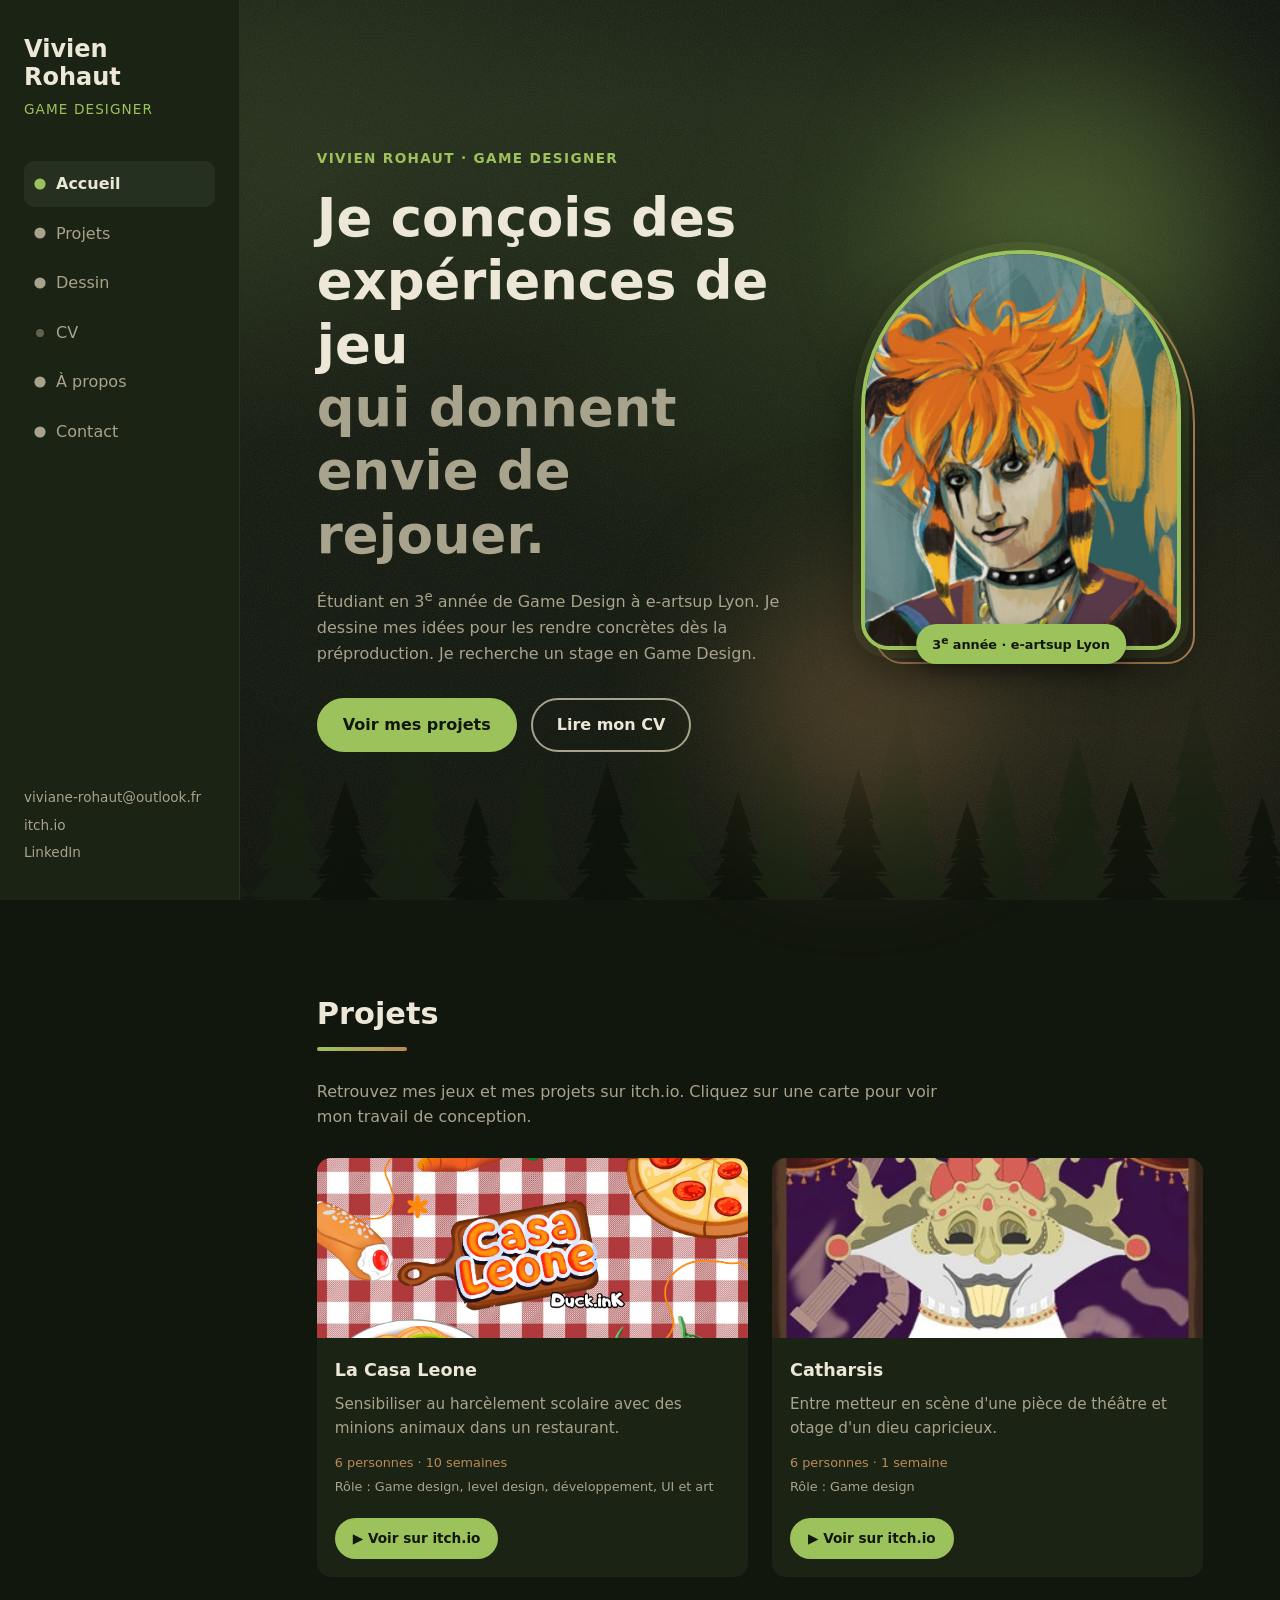
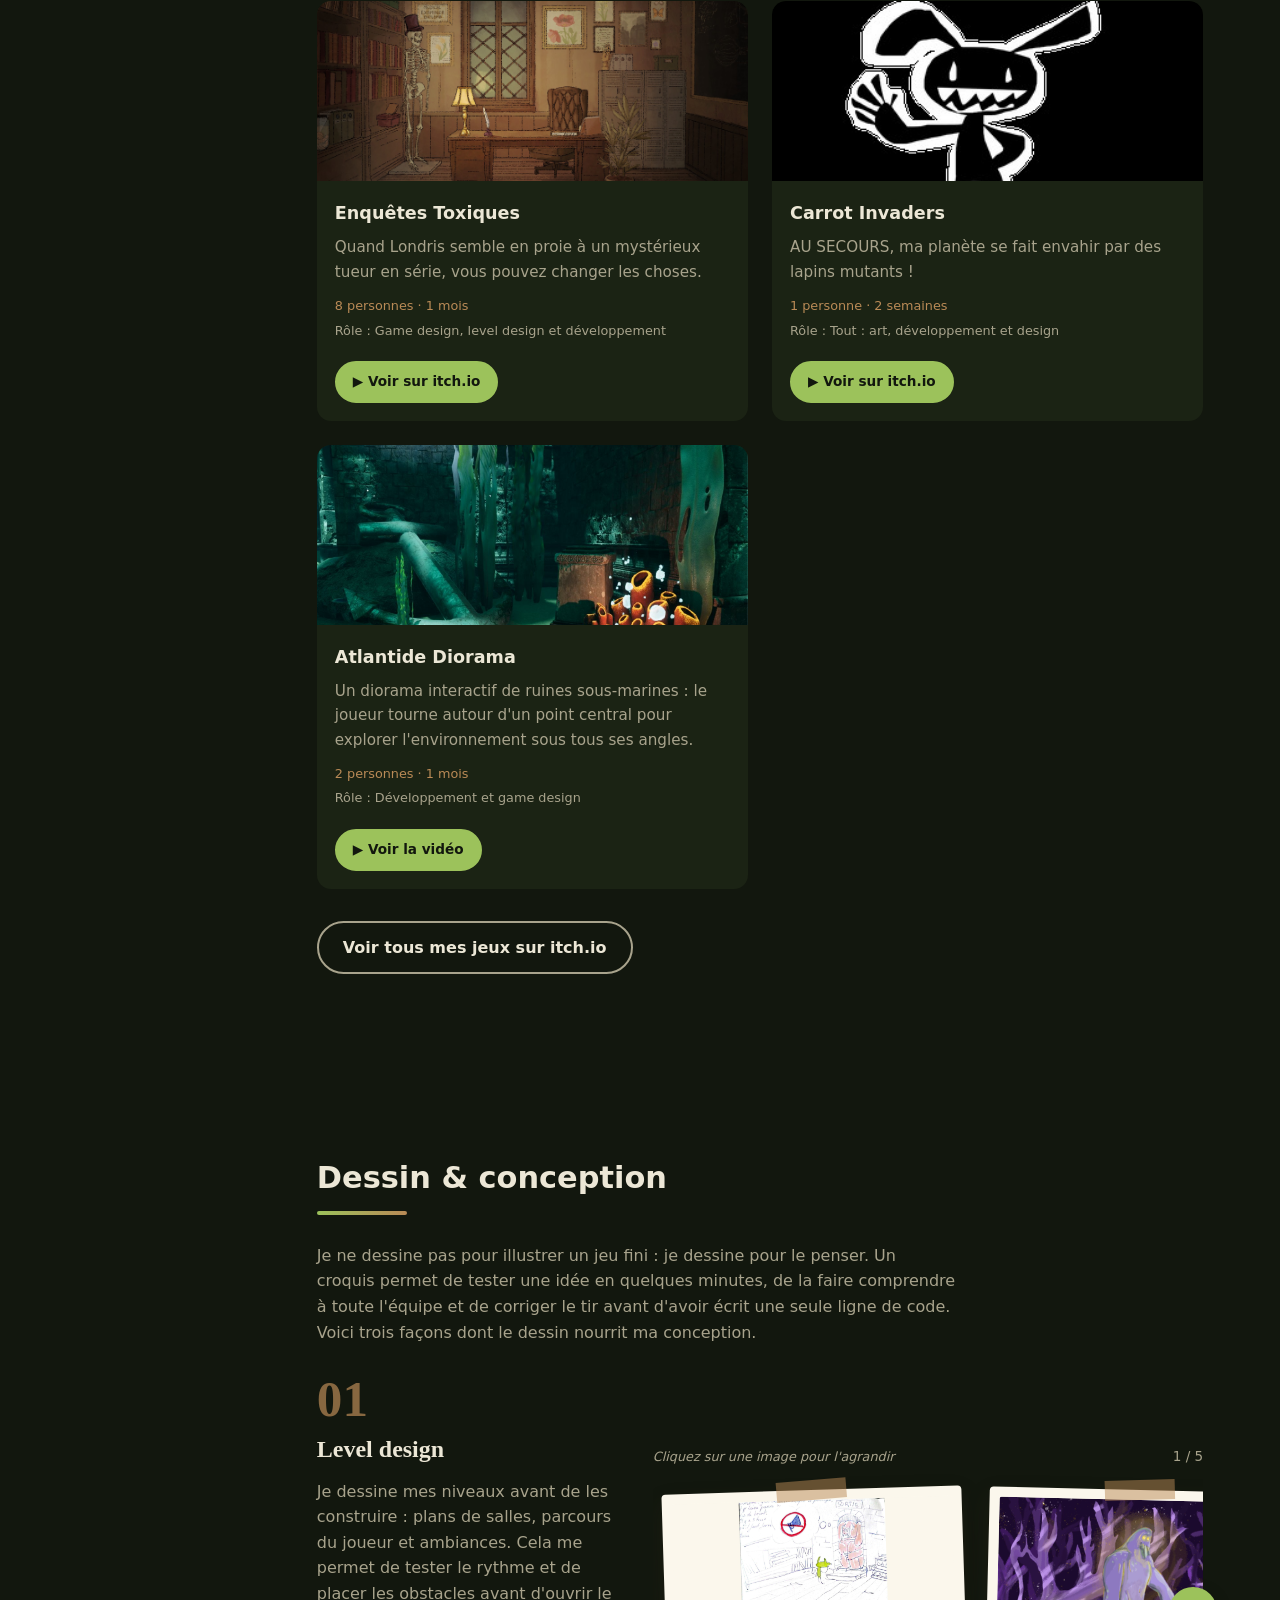
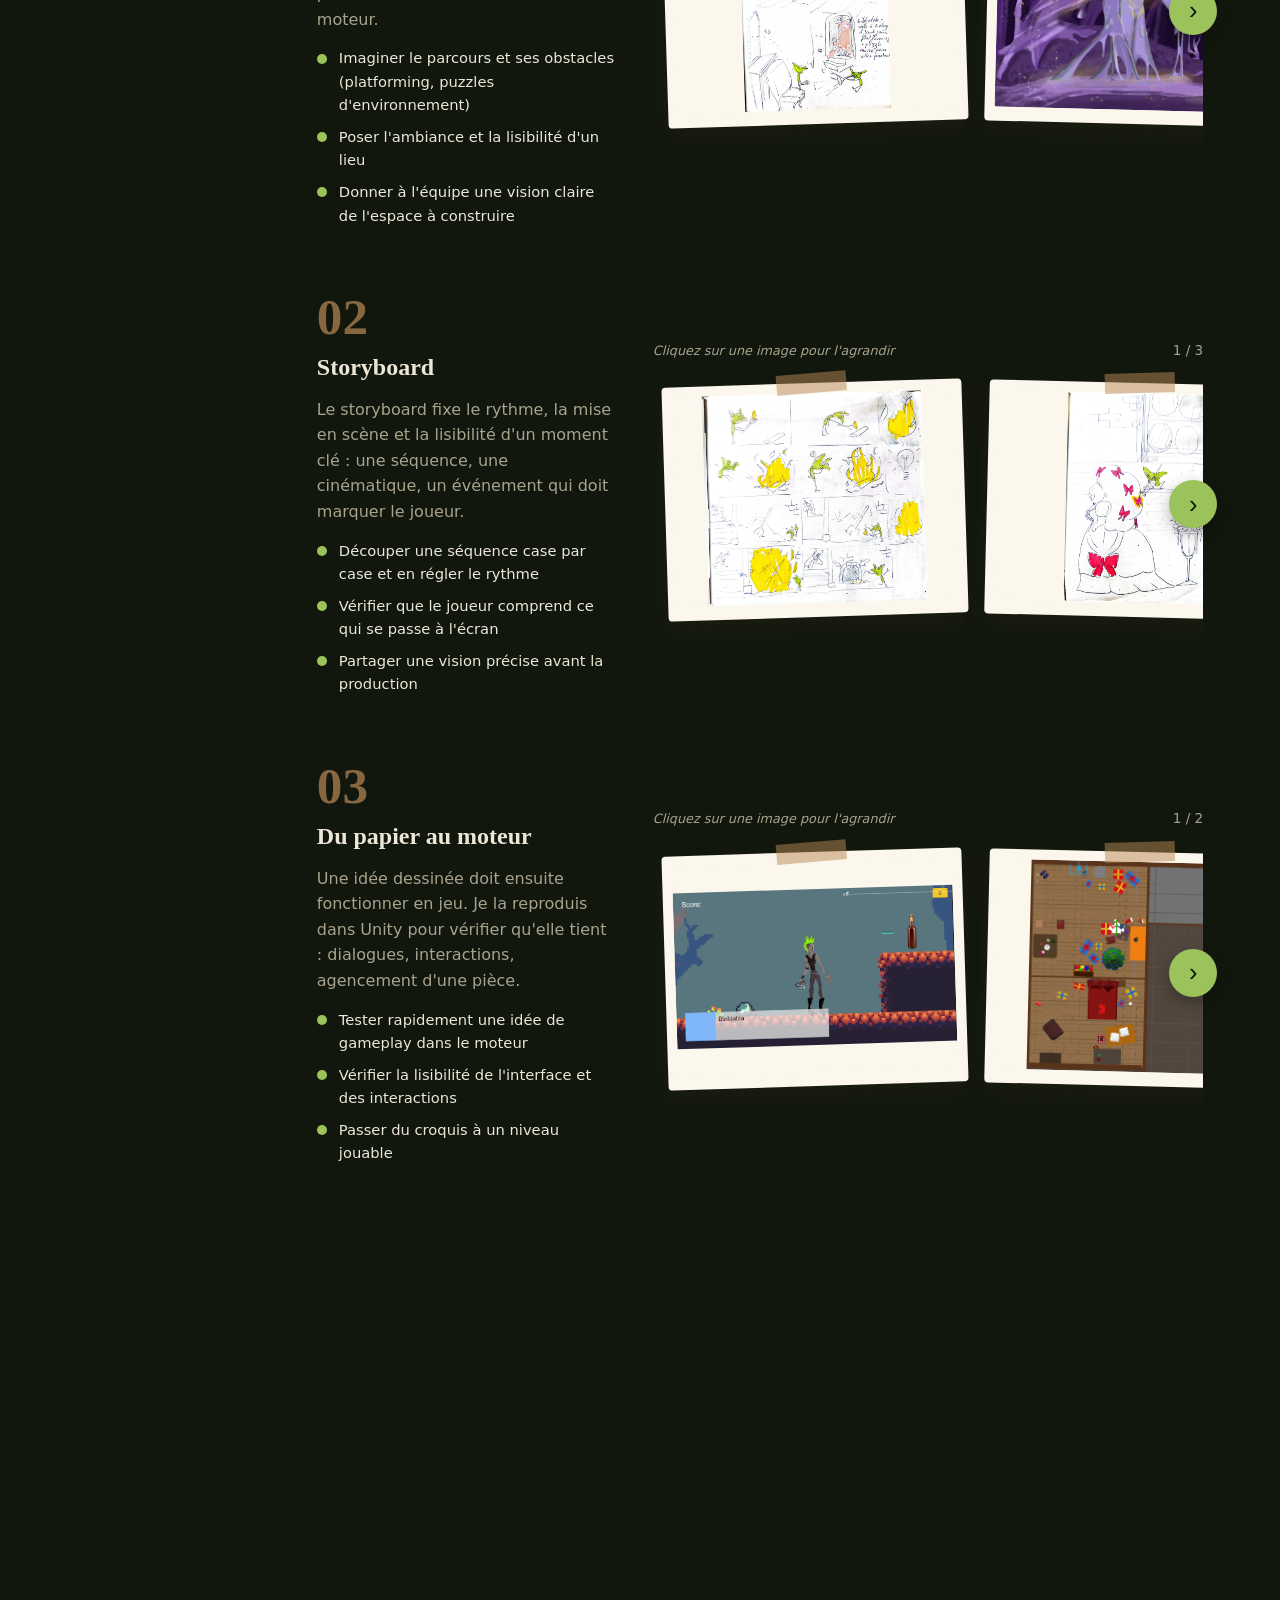
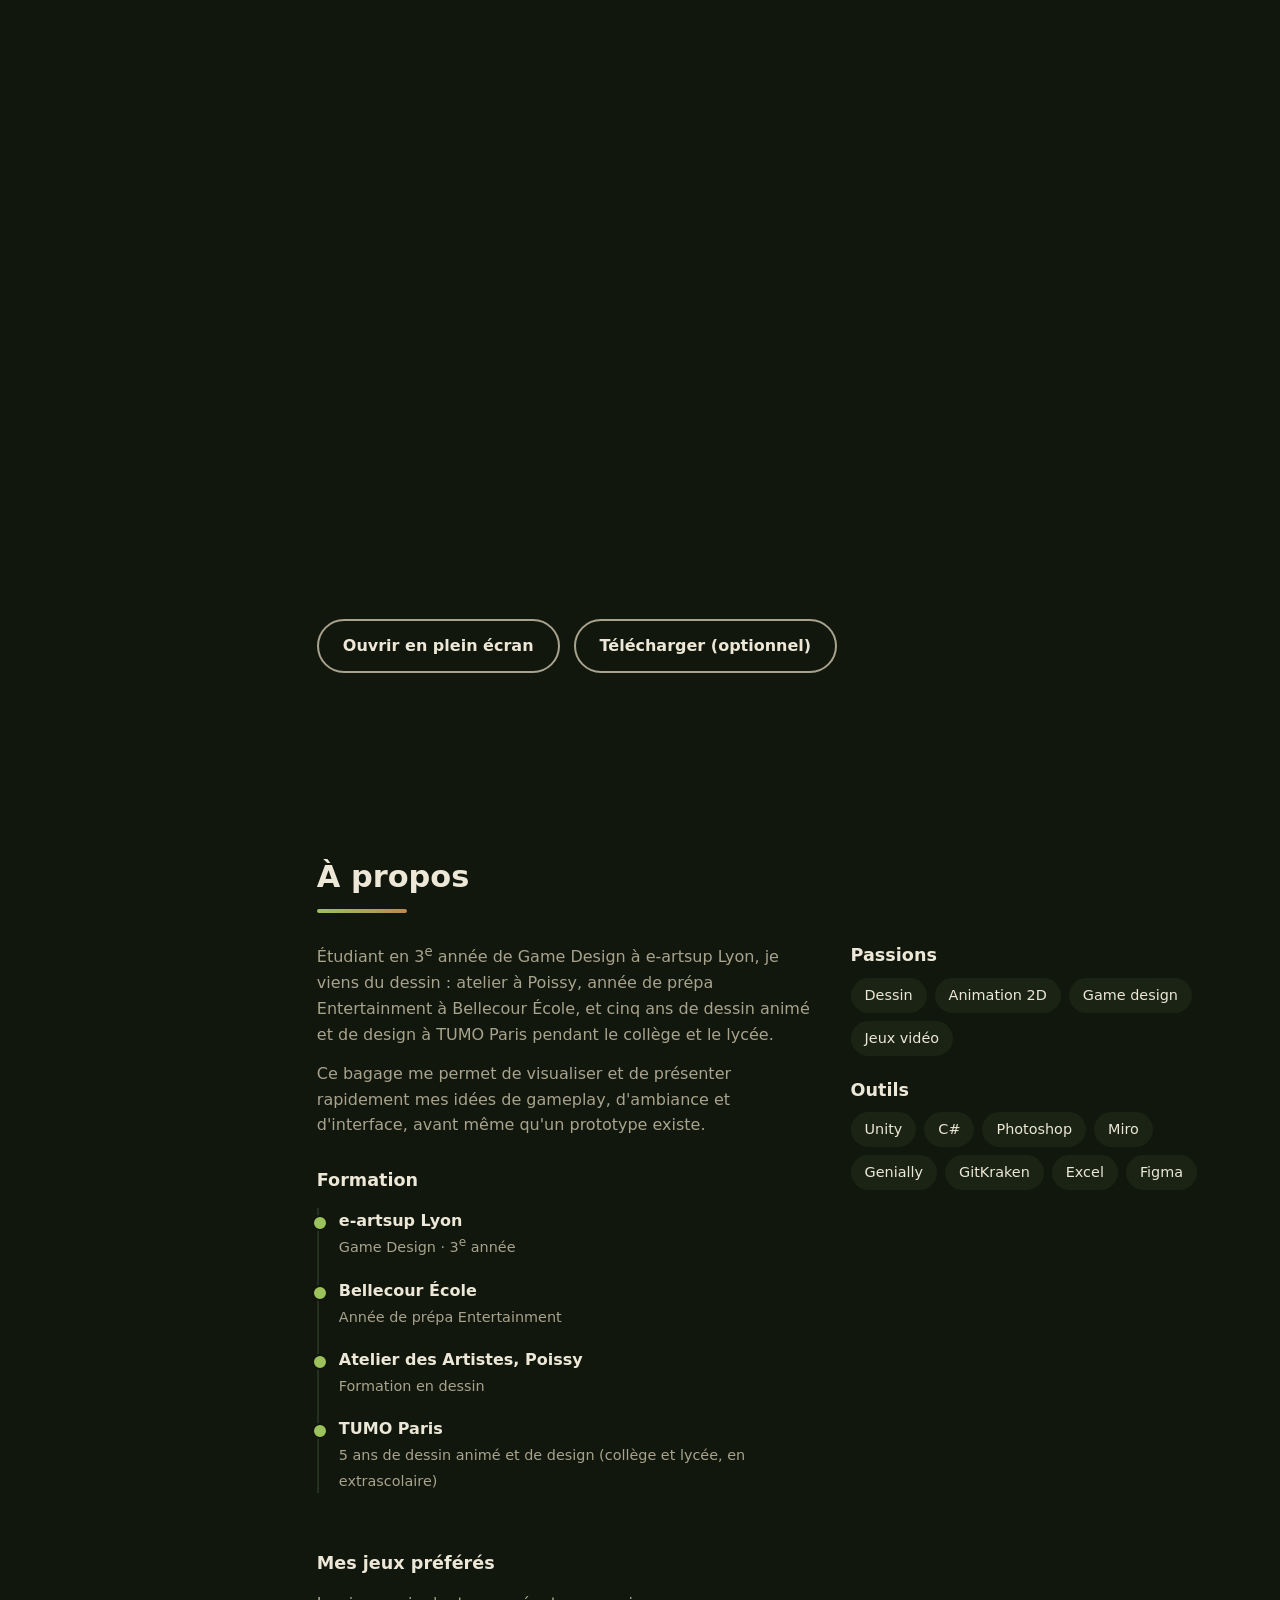
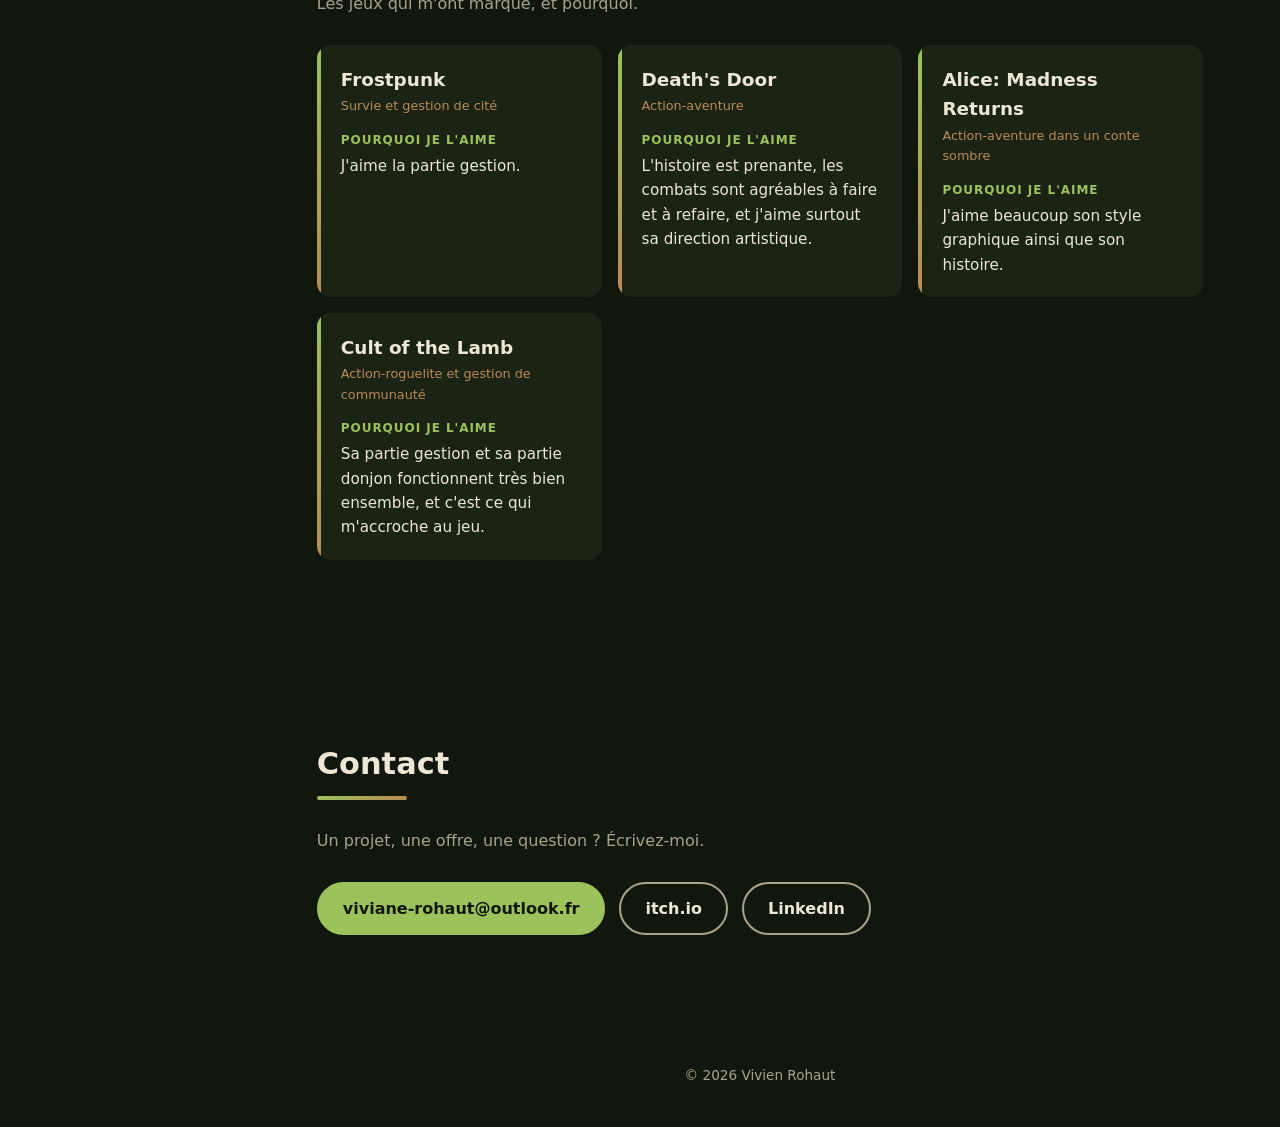
==== index.html @ 16f46c1d "Premier commit" ====
<!DOCTYPE html>
<html lang="fr">
<head>
  <meta charset="UTF-8">
  <meta name="viewport" content="width=device-width, initial-scale=1">
  <title>Vivien Rohaut – Game Designer</title>
  <meta name="description" content="Portfolio de Vivien Rohaut, étudiant en game design à e-artsup Lyon.">
  <link rel="stylesheet" href="style.css">
  <script src="script.js" defer></script>
</head>
<body>

  <div class="progress" aria-hidden="true"></div>

  <button class="menu-toggle" aria-label="Ouvrir le menu" aria-expanded="false">☰</button>

  <!-- MENU LATÉRAL -->
  <aside class="sidebar" id="sidebar">
    <a class="brand" href="#accueil">Vivien<br>Rohaut</a>
    <p class="role">Game Designer</p>

    <nav class="side-nav">
      <a href="#accueil" class="active"><span class="dot"></span>Accueil</a>
      <a href="#projets"><span class="dot"></span>Projets</a>
      <a href="#art"><span class="dot"></span>Dessin</a>
      <a href="#cv"><span class="dot"></span>CV</a>
      <a href="#apropos"><span class="dot"></span>À propos</a>
      <a href="#contact"><span class="dot"></span>Contact</a>
    </nav>

    <div class="side-footer">
      <a href="mailto:viviane-rohaut@outlook.fr">viviane-rohaut@outlook.fr</a>
      <a href="https://viviwise.itch.io/" target="_blank" rel="noopener">itch.io</a>
      <a href="https://www.linkedin.com/in/vivien-rohaut-04922b308" target="_blank" rel="noopener">LinkedIn</a>
    </div>
  </aside>

  <main class="content">

    <!-- ACCUEIL -->
    <section id="accueil" class="hero">
      <div class="blob blob-1"></div>
      <div class="blob blob-2"></div>
      <div class="hero-inner">
        <div class="hero-text">
          <p class="eyebrow" data-reveal>Vivien Rohaut · Game Designer</p>
          <h1 data-reveal>
            Je conçois des expériences de jeu
            <br><span class="soft">qui donnent envie de rejouer.</span>
          </h1>
          <p class="lead" data-reveal>Étudiant en 3<sup>e</sup> année de Game Design à e-artsup Lyon. Je dessine mes idées pour les rendre concrètes dès la préproduction. Je recherche un stage en Game Design.</p>
          <div class="buttons" data-reveal>
            <a class="btn" href="#projets">Voir mes projets</a>
            <a class="btn btn-outline" href="#cv">Lire mon CV</a>
          </div>
        </div>

        <div class="portrait">
          <div class="portrait-frame">
            <svg class="portrait-silhouette" viewBox="0 0 200 250" aria-hidden="true" focusable="false">
              <path class="sil-body" d="M10 250 C10 178 55 148 100 148 C145 148 190 178 190 250 Z"/>
              <circle class="sil-head" cx="100" cy="90" r="48"/>
            </svg>
            <span class="portrait-hint">Ma photo ici</span>
            <img src="images/vivien.jpg" alt="Portrait de Vivien Rohaut">
          </div>
          <span class="portrait-badge">3<sup>e</sup> année · e-artsup Lyon</span>
        </div>
      </div>
    </section>

    <!-- PROJETS -->
    <section id="projets">
      <h2 data-reveal>Projets</h2>
      <p class="section-intro" data-reveal>Retrouvez mes jeux et mes projets sur itch.io. Cliquez sur une carte pour voir mon travail de conception.</p>

      <div class="grid">

        <article class="card" data-reveal>
          <a class="card-link" href="la-casa-leone.html">
            <div class="thumb"><img src="images/la-casa-leone.jpg" alt="Capture de La Casa Leone"></div>
            <div class="card-body">
              <h3>La Casa Leone</h3>
              <p>Sensibiliser au harcèlement scolaire avec des minions animaux dans un restaurant.</p>
              <span class="tags">6 personnes · 10 semaines</span>
              <span class="card-role">Rôle : Game design, level design, développement, UI et art</span>
            </div>
          </a>
          <div class="card-actions">
            <a class="mini-btn" href="https://viviwise.itch.io/la-casa-leone" target="_blank" rel="noopener">▶ Voir sur itch.io</a>
          </div>
        </article>

        <article class="card" data-reveal>
          <a class="card-link" href="catharsis.html">
            <div class="thumb"><img src="images/catharsis.jpg" alt="Capture de Catharsis"></div>
            <div class="card-body">
              <h3>Catharsis</h3>
              <p>Entre metteur en scène d'une pièce de théâtre et otage d'un dieu capricieux.</p>
              <span class="tags">6 personnes · 1 semaine</span>
              <span class="card-role">Rôle : Game design</span>
            </div>
          </a>
          <div class="card-actions">
            <a class="mini-btn" href="https://inkscience.itch.io/catharsis" target="_blank" rel="noopener">▶ Voir sur itch.io</a>
          </div>
        </article>

        <article class="card" data-reveal>
          <a class="card-link" href="enquetes-toxiques.html">
            <div class="thumb"><img src="images/enquetes-toxiques.jpg" alt="Capture de Enquêtes Toxiques"></div>
            <div class="card-body">
              <h3>Enquêtes Toxiques</h3>
              <p>Quand Londris semble en proie à un mystérieux tueur en série, vous pouvez changer les choses.</p>
              <span class="tags">8 personnes · 1 mois</span>
              <span class="card-role">Rôle : Game design, level design et développement</span>
            </div>
          </a>
          <div class="card-actions">
            <a class="mini-btn" href="https://kaci2000.itch.io/les-enquetes-toxiques" target="_blank" rel="noopener">▶ Voir sur itch.io</a>
          </div>
        </article>

        <article class="card" data-reveal>
          <a class="card-link" href="carrot-invaders.html">
            <div class="thumb"><img src="images/carrot-invaders.jpg" alt="Capture de Carrot Invaders"></div>
            <div class="card-body">
              <h3>Carrot Invaders</h3>
              <p>AU SECOURS, ma planète se fait envahir par des lapins mutants !</p>
              <span class="tags">1 personne · 2 semaines</span>
              <span class="card-role">Rôle : Tout : art, développement et design</span>
            </div>
          </a>
          <div class="card-actions">
            <a class="mini-btn" href="https://viviwise.itch.io/carrotinvaders" target="_blank" rel="noopener">▶ Voir sur itch.io</a>
          </div>
        </article>

        <article class="card" data-reveal>
          <a class="card-link" href="atlantide-diorama.html">
            <div class="thumb"><img src="images/atlantide-diorama.jpg" alt="Capture de Atlantide Diorama"></div>
            <div class="card-body">
              <h3>Atlantide Diorama</h3>
              <p>Un diorama interactif de ruines sous-marines : le joueur tourne autour d'un point central pour explorer l'environnement sous tous ses angles.</p>
              <span class="tags">2 personnes · 1 mois</span>
              <span class="card-role">Rôle : Développement et game design</span>
            </div>
          </a>
          <div class="card-actions">
            <a class="mini-btn" href="atlantide-diorama.html#video">▶ Voir la vidéo</a>
          </div>
        </article>

      </div>

      <div class="buttons itch-all" data-reveal>
        <a class="btn btn-outline" href="https://viviwise.itch.io/" target="_blank" rel="noopener">Voir tous mes jeux sur itch.io</a>
      </div>
    </section>

    <!-- DESSIN & CONCEPTION -->
    <section id="art">
      <h2 data-reveal>Dessin &amp; conception</h2>
      <p class="section-intro" data-reveal>Je ne dessine pas pour illustrer un jeu fini : je dessine pour le penser. Un croquis permet de tester une idée en quelques minutes, de la faire comprendre à toute l'équipe et de corriger le tir avant d'avoir écrit une seule ligne de code. Voici trois façons dont le dessin nourrit ma conception.</p>

      <!-- Pour ajouter une image : copie un bloc <figure class="art"> dans la série voulue et change le nom du fichier (images/art/…). -->

      <article class="chapter">
        <div class="chapter-text" data-reveal>
          <span class="chapter-num">01</span>
          <h3>Level design</h3>
          <p class="chapter-why">Je dessine mes niveaux avant de les construire : plans de salles, parcours du joueur et ambiances. Cela me permet de tester le rythme et de placer les obstacles avant d'ouvrir le moteur.</p>
          <ul class="chapter-points">
            <li>Imaginer le parcours et ses obstacles (platforming, puzzles d'environnement)</li>
            <li>Poser l'ambiance et la lisibilité d'un lieu</li>
            <li>Donner à l'équipe une vision claire de l'espace à construire</li>
          </ul>
        </div>
        <div class="art-group" data-reveal>
          <div class="art-head">
            <span class="art-hint">Cliquez sur une image pour l'agrandir</span>
            <span class="art-count"></span>
          </div>
          <div class="carousel">
            <button type="button" class="car-btn car-prev" aria-label="Images précédentes">‹</button>
            <div class="car-track" tabindex="0" role="region" aria-label="Série : Level design">
            <figure class="art">
              <button type="button" class="art-btn" data-caption="Plan d'une bibliothèque à deux étages : platforming et puzzle d'environnement, avec un monstre qui garde la sortie">
                <img src="images/art/niveau-1.jpg" alt="Croquis d'un niveau de bibliothèque avec un monstre devant la sortie">
              </button>
            </figure>
            <figure class="art">
              <button type="button" class="art-btn" data-caption="Ambiance d'une forêt violette et de sa créature lumineuse">
                <img src="images/art/niveau-2.jpg" alt="Illustration d'une forêt violette avec une créature aux yeux jaunes">
              </button>
            </figure>
            <figure class="art">
              <button type="button" class="art-btn" data-caption="Ambiance sous-marine : algues et lumière qui descend de la surface">
                <img src="images/art/niveau-3.jpg" alt="Illustration d'un décor sous-marin aux algues vertes">
              </button>
            </figure>
            <figure class="art">
              <button type="button" class="art-btn" data-caption="Intérieur d'une cabane de sorcière : croquis de la pièce et de ses interactions">
                <img src="images/art/niveau-4.jpg" alt="Croquis d'une cabane avec un chaudron, des étagères et de petits personnages verts">
              </button>
            </figure>
            <figure class="art">
              <button type="button" class="art-btn" data-caption="Ambiance : un dragon vert face à la mer et aux nuages">
                <img src="images/art/niveau-5.jpg" alt="Illustration d'un dragon vert devant des vagues et un ciel nuageux">
              </button>
            </figure>
            </div>
            <button type="button" class="car-btn car-next" aria-label="Images suivantes">›</button>
          </div>
        </div>
      </article>

      <article class="chapter">
        <div class="chapter-text" data-reveal>
          <span class="chapter-num">02</span>
          <h3>Storyboard</h3>
          <p class="chapter-why">Le storyboard fixe le rythme, la mise en scène et la lisibilité d'un moment clé : une séquence, une cinématique, un événement qui doit marquer le joueur.</p>
          <ul class="chapter-points">
            <li>Découper une séquence case par case et en régler le rythme</li>
            <li>Vérifier que le joueur comprend ce qui se passe à l'écran</li>
            <li>Partager une vision précise avant la production</li>
          </ul>
        </div>
        <div class="art-group" data-reveal>
          <div class="art-head">
            <span class="art-hint">Cliquez sur une image pour l'agrandir</span>
            <span class="art-count"></span>
          </div>
          <div class="carousel">
            <button type="button" class="car-btn car-prev" aria-label="Images précédentes">‹</button>
            <div class="car-track" tabindex="0" role="region" aria-label="Série : Storyboard">
            <figure class="art">
              <button type="button" class="art-btn" data-caption="Storyboard d'une séquence autour du feu, case par case">
                <img src="images/art/storyboard-1.jpg" alt="Storyboard en douze cases : un petit personnage vert et un feu">
              </button>
            </figure>
            <figure class="art">
              <button type="button" class="art-btn" data-caption="Composition d'une scène : une dame aux rubans et un petit personnage au violon">
                <img src="images/art/storyboard-2.jpg" alt="Croquis d'une scène avec une dame à rubans rouges et un petit personnage jouant du violon">
              </button>
            </figure>
            <figure class="art">
              <button type="button" class="art-btn" data-caption="Illustration d'une scène d'action : un enfant fuit un canard, d'après une photo de référence">
                <img src="images/art/storyboard-3.jpg" alt="Illustration d'un enfant en ciré jaune courant devant un canard">
              </button>
            </figure>
            </div>
            <button type="button" class="car-btn car-next" aria-label="Images suivantes">›</button>
          </div>
        </div>
      </article>

      <article class="chapter">
        <div class="chapter-text" data-reveal>
          <span class="chapter-num">03</span>
          <h3>Du papier au moteur</h3>
          <p class="chapter-why">Une idée dessinée doit ensuite fonctionner en jeu. Je la reproduis dans Unity pour vérifier qu'elle tient : dialogues, interactions, agencement d'une pièce.</p>
          <ul class="chapter-points">
            <li>Tester rapidement une idée de gameplay dans le moteur</li>
            <li>Vérifier la lisibilité de l'interface et des interactions</li>
            <li>Passer du croquis à un niveau jouable</li>
          </ul>
        </div>
        <div class="art-group" data-reveal>
          <div class="art-head">
            <span class="art-hint">Cliquez sur une image pour l'agrandir</span>
            <span class="art-count"></span>
          </div>
          <div class="carousel">
            <button type="button" class="car-btn car-prev" aria-label="Images précédentes">‹</button>
            <div class="car-track" tabindex="0" role="region" aria-label="Série : Du papier au moteur">
            <figure class="art">
              <button type="button" class="art-btn" data-caption="Prototype dans Unity : personnage, dialogue, interface et interaction">
                <img src="images/art/moteur-1.jpg" alt="Capture d'écran d'un prototype de jeu 2D avec un personnage à crête verte et une boîte de dialogue">
              </button>
            </figure>
            <figure class="art">
              <button type="button" class="art-btn" data-caption="Agencement d'une pièce vue de dessus dans Unity">
                <img src="images/art/moteur-2.jpg" alt="Vue de dessus d'un niveau avec des meubles et des cadeaux">
              </button>
            </figure>
            </div>
            <button type="button" class="car-btn car-next" aria-label="Images suivantes">›</button>
          </div>
        </div>
      </article>
    </section>

    <!-- CV -->
    <section id="cv">
      <h2 data-reveal>CV</h2>
      <div class="cv-frame" data-reveal>
        <iframe src="cv.pdf#view=FitH" title="CV de Vivien Rohaut"></iframe>
        <p class="cv-fallback">Votre navigateur n'affiche pas le PDF ici ? <a href="cv.pdf" target="_blank" rel="noopener">Ouvrez-le dans un nouvel onglet</a>.</p>
      </div>
      <div class="buttons" data-reveal>
        <a class="btn btn-outline" href="cv.pdf" target="_blank" rel="noopener">Ouvrir en plein écran</a>
        <a class="btn btn-outline" href="cv.pdf" download>Télécharger (optionnel)</a>
      </div>
    </section>

    <!-- À PROPOS -->
    <section id="apropos">
      <h2 data-reveal>À propos</h2>
      <div class="about-grid">
        <div>
          <p data-reveal>Étudiant en 3<sup>e</sup> année de Game Design à e-artsup Lyon, je viens du dessin : atelier à Poissy, année de prépa Entertainment à Bellecour École, et cinq ans de dessin animé et de design à TUMO Paris pendant le collège et le lycée.</p>
          <p data-reveal>Ce bagage me permet de visualiser et de présenter rapidement mes idées de gameplay, d'ambiance et d'interface, avant même qu'un prototype existe.</p>

          <h3 class="subtitle" data-reveal>Formation</h3>
          <ul class="timeline" data-reveal>
            <li><strong>e-artsup Lyon</strong><span>Game Design · 3<sup>e</sup> année</span></li>
            <li><strong>Bellecour École</strong><span>Année de prépa Entertainment</span></li>
            <li><strong>Atelier des Artistes, Poissy</strong><span>Formation en dessin</span></li>
            <li><strong>TUMO Paris</strong><span>5 ans de dessin animé et de design (collège et lycée, en extrascolaire)</span></li>
          </ul>
        </div>

        <div data-reveal>
          <h3>Passions</h3>
          <ul class="chips">
            <li>Dessin</li><li>Animation 2D</li><li>Game design</li><li>Jeux vidéo</li>
          </ul>
          <h3>Outils</h3>
          <ul class="chips">
            <li>Unity</li><li>C#</li><li>Photoshop</li><li>Miro</li><li>Genially</li><li>GitKraken</li><li>Excel</li><li>Figma</li>
          </ul>
        </div>
      </div>

      <div class="favs">
        <h3 class="subtitle" data-reveal>Mes jeux préférés</h3>
        <p class="section-intro" data-reveal>Les jeux qui m'ont marqué, et pourquoi.</p>
        <div class="fav-grid">
          <article class="fav" data-reveal>
            <h4>Frostpunk</h4>
            <span class="fav-genre">Survie et gestion de cité</span>
            <p class="fav-label">Pourquoi je l'aime</p>
            <p class="fav-why">J'aime la partie gestion.</p>
          </article>
          <article class="fav" data-reveal>
            <h4>Death's Door</h4>
            <span class="fav-genre">Action-aventure</span>
            <p class="fav-label">Pourquoi je l'aime</p>
            <p class="fav-why">L'histoire est prenante, les combats sont agréables à faire et à refaire, et j'aime surtout sa direction artistique.</p>
          </article>
          <article class="fav" data-reveal>
            <h4>Alice: Madness Returns</h4>
            <span class="fav-genre">Action-aventure dans un conte sombre</span>
            <p class="fav-label">Pourquoi je l'aime</p>
            <p class="fav-why">J'aime beaucoup son style graphique ainsi que son histoire.</p>
          </article>
          <article class="fav" data-reveal>
            <h4>Cult of the Lamb</h4>
            <span class="fav-genre">Action-roguelite et gestion de communauté</span>
            <p class="fav-label">Pourquoi je l'aime</p>
            <p class="fav-why">Sa partie gestion et sa partie donjon fonctionnent très bien ensemble, et c'est ce qui m'accroche au jeu.</p>
          </article>
        </div>
      </div>
    </section>

    <!-- CONTACT -->
    <section id="contact">
      <h2 data-reveal>Contact</h2>
      <p class="section-intro" data-reveal>Un projet, une offre, une question ? Écrivez-moi.</p>
      <div class="buttons" data-reveal>
        <a class="btn" href="mailto:viviane-rohaut@outlook.fr">viviane-rohaut@outlook.fr</a>
        <a class="btn btn-outline" href="https://viviwise.itch.io/" target="_blank" rel="noopener">itch.io</a>
        <a class="btn btn-outline" href="https://www.linkedin.com/in/vivien-rohaut-04922b308" target="_blank" rel="noopener">LinkedIn</a>
      </div>
    </section>

    <footer>
      <p>© 2026 Vivien Rohaut</p>
    </footer>
  </main>

</body>
</html>
---- style.css ----
:root {
  /* Thème forêt : vert mousse et marron bois */
  --bg: #12170e;
  --surface: #1b2314;
  --surface-2: #263020;
  --text: #ece7d6;
  --muted: #a8a38c;
  --accent: #9cc25b;      /* vert mousse */
  --accent-2: #b98a56;    /* marron bois clair */
  --on-accent: #12170e;   /* texte sur fond vert */
  --placeholder: linear-gradient(135deg, #263020, #3a3322);
  --radius: 14px;
  --sidebar-w: 240px;
}

* { box-sizing: border-box; margin: 0; padding: 0; }
html { scroll-behavior: smooth; }

body {
  background: var(--bg);
  color: var(--text);
  font-family: "Segoe UI", system-ui, -apple-system, sans-serif;
  line-height: 1.6;
}

a { color: inherit; text-decoration: none; }
img { max-width: 100%; display: block; }

/* ---------- Barre de progression ---------- */
.progress {
  position: fixed; top: 0; left: 0; height: 3px; width: 0;
  background: linear-gradient(90deg, var(--accent), var(--accent-2));
  z-index: 100;
}

/* ---------- Menu latéral ---------- */
.sidebar {
  position: fixed; top: 0; left: 0; bottom: 0;
  width: var(--sidebar-w);
  background: var(--surface);
  padding: 36px 24px;
  display: flex; flex-direction: column;
  z-index: 50;
  border-right: 1px solid rgba(236,231,214,.07);
}
.brand { font-size: 1.5rem; font-weight: 800; line-height: 1.15; }
.role { color: var(--accent); font-size: .85rem; letter-spacing: .08em; text-transform: uppercase; margin: 8px 0 40px; }

.side-nav { display: flex; flex-direction: column; gap: 4px; }
.side-nav a {
  display: flex; align-items: center; gap: 12px;
  padding: 10px 12px; border-radius: 10px;
  color: var(--muted);
  transition: background .25s, color .25s, transform .25s;
}
.side-nav a:hover { background: var(--surface-2); color: var(--text); transform: translateX(4px); }
.side-nav a.active { background: var(--surface-2); color: var(--text); font-weight: 600; }
.dot {
  width: 8px; height: 8px; border-radius: 50%;
  background: var(--muted); opacity: .5;
  transition: background .25s, transform .25s, opacity .25s;
}
.side-nav a.active .dot { background: var(--accent); opacity: 1; transform: scale(1.4); }

.side-footer { margin-top: auto; display: flex; flex-direction: column; gap: 6px; font-size: .85rem; color: var(--muted); }
.side-footer a:hover { color: var(--accent); }

.menu-toggle {
  display: none;
  position: fixed; top: 14px; left: 14px; z-index: 60;
  width: 44px; height: 44px; border-radius: 12px;
  border: 0; background: var(--surface); color: var(--text);
  font-size: 1.3rem; cursor: pointer;
}

/* ---------- Contenu ---------- */
.content { margin-left: var(--sidebar-w); }
section { padding: 90px 6vw; max-width: 1100px; margin: 0 auto; scroll-margin-top: 10px; }
h2 { font-size: 1.9rem; margin-bottom: 28px; position: relative; display: inline-block; }
h2::after {
  content: ""; display: block; height: 4px; width: 40px; margin-top: 8px;
  background: linear-gradient(90deg, var(--accent), var(--accent-2));
  border-radius: 4px; transition: width .5s;
}
h2.visible::after { width: 90px; }
h3 { font-size: 1.1rem; margin-bottom: 8px; }
.section-intro { color: var(--muted); max-width: 640px; margin-bottom: 28px; }

/* ---------- Hero ---------- */
.hero { position: relative; min-height: 100vh; display: flex; flex-direction: column; justify-content: center; }
.hero > *:not(.blob) { position: relative; z-index: 1; }
.eyebrow { color: var(--accent); font-weight: 600; letter-spacing: .1em; text-transform: uppercase; font-size: .85rem; }
.hero h1 { font-size: clamp(2rem, 4.5vw, 3.3rem); line-height: 1.2; margin: 16px 0 20px; }
.hero h1 .soft { color: var(--muted); }
.lead { max-width: 620px; color: var(--muted); margin-bottom: 32px; }

.blob { position: absolute; border-radius: 50%; filter: blur(70px); opacity: .28; z-index: 0; }
.blob-1 { width: 320px; height: 320px; background: var(--accent); top: 8%; right: 4%; animation: float 9s ease-in-out infinite; }
.blob-2 { width: 260px; height: 260px; background: var(--accent-2); bottom: 8%; right: 28%; animation: float 12s ease-in-out infinite reverse; }
@keyframes float {
  0%, 100% { transform: translate(0, 0); }
  50% { transform: translate(-30px, 30px); }
}

/* ---------- Boutons ---------- */
.buttons { display: flex; gap: 14px; flex-wrap: wrap; margin-top: 8px; }
.btn {
  display: inline-block; padding: 12px 24px; border-radius: 999px;
  background: var(--accent); color: var(--on-accent); font-weight: 700;
  border: 2px solid var(--accent);
  transition: transform .2s, box-shadow .2s, background .2s;
}
.btn:hover { transform: translateY(-3px); box-shadow: 0 8px 20px rgba(156,194,91,.28); }
.btn-outline { background: transparent; color: var(--text); border-color: var(--muted); font-weight: 600; }
.btn-outline:hover { border-color: var(--accent); box-shadow: none; }

/* ---------- Projets ---------- */
.grid { display: grid; grid-template-columns: repeat(auto-fill, minmax(280px, 1fr)); gap: 24px; }
.card { background: var(--surface); border-radius: var(--radius); overflow: hidden; display: flex; flex-direction: column; }
.card:hover { box-shadow: 0 14px 30px rgba(0,0,0,.4); }
.card-link { display: block; flex: 1; }
.thumb { height: 180px; overflow: hidden; background: var(--placeholder); }
.thumb img { width: 100%; height: 100%; object-fit: cover; transition: transform .5s; }
.card:hover .thumb img { transform: scale(1.08); }
.card-body { padding: 18px 18px 8px; }
.card-body p { color: var(--muted); margin: 6px 0 12px; font-size: .95rem; }
.tags { display: block; font-size: .8rem; color: var(--accent-2); }
.card-role { display: block; font-size: .8rem; color: var(--muted); margin-top: 4px; }

.card-actions { display: flex; gap: 10px; padding: 12px 18px 18px; flex-wrap: wrap; }
.mini-btn {
  padding: 8px 16px; border-radius: 999px; font-size: .85rem; font-weight: 700;
  background: var(--accent); color: var(--on-accent); border: 2px solid var(--accent);
  transition: transform .2s, background .2s, border-color .2s;
}
.mini-btn:hover { transform: translateY(-2px); }
.mini-outline { background: transparent; color: var(--text); border-color: var(--accent-2); font-weight: 600; }
.mini-outline:hover { border-color: var(--accent); }
.itch-all { margin-top: 32px; }

/* ---------- Art 2D ---------- */
.art { margin: 0; }
.art-btn {
  display: block; width: 100%; aspect-ratio: 1 / 1;
  border: 0; padding: 0; cursor: zoom-in; overflow: hidden;
  border-radius: var(--radius);
  background: var(--placeholder);
}
.art-btn img { width: 100%; height: 100%; object-fit: cover; transition: transform .5s, filter .3s; }
.art-btn:hover img { transform: scale(1.1) rotate(1deg); filter: brightness(1.1); }
.art figcaption { color: var(--muted); font-size: .85rem; margin-top: 8px; }

/* Image manquante : on la cache, le fond dégradé reste */
img.missing { visibility: hidden; }

/* Carrousel plein écran */
.lightbox {
  position: fixed; inset: 0; z-index: 200;
  background: rgba(10,13,8,.94);
  display: flex; align-items: center; justify-content: center;
  padding: 24px 80px 80px; opacity: 0; pointer-events: none; transition: opacity .3s;
}
.lightbox.open { opacity: 1; pointer-events: auto; }
.lb-stage { margin: 0; display: flex; flex-direction: column; align-items: center; max-width: 100%; }
.lb-stage img {
  max-width: 100%; max-height: 74vh; border-radius: 10px;
  box-shadow: 0 20px 50px rgba(0,0,0,.5);
  transition: opacity .25s, transform .25s;
}
.lb-stage img.swap { opacity: 0; transform: scale(.96); }
.lb-stage figcaption { color: #cfc8b2; margin-top: 14px; text-align: center; }
.lb-close, .lb-nav {
  position: absolute; border: 0; border-radius: 50%; cursor: pointer;
  background: rgba(236,231,214,.12); color: #ece7d6; line-height: 1;
  transition: background .2s, transform .2s;
}
.lb-close { top: 18px; right: 22px; width: 44px; height: 44px; font-size: 1.8rem; }
.lb-nav { top: 50%; width: 52px; height: 52px; margin-top: -26px; font-size: 2rem; }
.lb-prev { left: 16px; }
.lb-next { right: 16px; }
.lb-close:hover, .lb-nav:hover { background: rgba(156,194,91,.4); transform: scale(1.08); }
.lb-footer { position: absolute; bottom: 20px; left: 0; right: 0; display: flex; flex-direction: column; align-items: center; gap: 10px; }
.lb-count { color: #cfc8b2; font-size: .85rem; }
.lb-dots { display: flex; gap: 8px; }
.lb-dots[hidden] { display: none; }
.lb-dot {
  width: 9px; height: 9px; padding: 0; border: 0; border-radius: 50%; cursor: pointer;
  background: rgba(236,231,214,.3); transition: background .2s, transform .2s;
}
.lb-dot.active { background: #9cc25b; transform: scale(1.35); }
@media (max-width: 700px) {
  .lightbox { padding: 64px 12px 90px; }
  .lb-nav { top: auto; bottom: 18px; margin-top: 0; }
}

/* ---------- CV ---------- */
.cv-frame { background: var(--surface); border-radius: var(--radius); overflow: hidden; margin-bottom: 20px; }
.cv-frame iframe { width: 100%; height: 80vh; min-height: 520px; border: 0; background: #fff; display: block; }
.cv-fallback { padding: 12px 16px; color: var(--muted); font-size: .85rem; }
.cv-fallback a { color: var(--accent); text-decoration: underline; }

/* ---------- À propos ---------- */
.about-grid { display: grid; grid-template-columns: 1.4fr 1fr; gap: 40px; }
.about-grid p { color: var(--muted); margin-bottom: 14px; }
.subtitle { margin-top: 28px; margin-bottom: 14px; }

.timeline { list-style: none; border-left: 2px solid var(--surface-2); padding-left: 20px; }
.timeline li { position: relative; padding-bottom: 18px; }
.timeline li::before {
  content: ""; position: absolute; left: -27px; top: 7px;
  width: 12px; height: 12px; border-radius: 50%;
  background: var(--accent); border: 2px solid var(--bg);
}
.timeline li:last-child { padding-bottom: 0; }
.timeline strong { display: block; }
.timeline span { color: var(--muted); font-size: .9rem; }

.chips { list-style: none; display: flex; flex-wrap: wrap; gap: 8px; margin-bottom: 20px; }
.chips li { background: var(--surface); padding: 6px 14px; border-radius: 999px; font-size: .9rem; transition: background .2s, transform .2s, color .2s; }
.chips li:hover { background: var(--accent); color: var(--on-accent); transform: translateY(-2px); }

footer { text-align: center; padding: 40px; color: var(--muted); font-size: .85rem; }

/* ---------- Animations d'apparition ---------- */
[data-reveal] { opacity: 0; transform: translateY(28px); transition: opacity .7s ease, transform .7s ease; }
[data-reveal].visible { opacity: 1; transform: none; }
.card[data-reveal].visible { transition: opacity .7s ease, transform .25s ease, box-shadow .25s; }
.card[data-reveal].visible:hover { transform: translateY(-6px); }

/* ---------- Page projet ---------- */
.project { max-width: 800px; margin: 0 auto; padding: 60px 6vw; }
.project .back { color: var(--accent); display: inline-block; margin-bottom: 24px; transition: transform .2s; }
.project .back:hover { transform: translateX(-4px); }
.project h1 { font-size: 2.4rem; margin-bottom: 12px; }
.project .cover { width: 100%; border-radius: var(--radius); margin: 24px 0; background: var(--placeholder); min-height: 200px; }
.project h2 { font-size: 1.4rem; margin: 36px 0 12px; }
.project h2::after { display: none; }
.project p, .project li { color: var(--muted); }
.project ul { padding-left: 20px; }
.project .buttons { margin: 20px 0; }
.facts { display: grid; grid-template-columns: repeat(auto-fit, minmax(150px, 1fr)); gap: 12px; margin: 24px 0; }
.facts div { background: var(--surface); padding: 14px; border-radius: 10px; }
.facts strong { display: block; color: var(--text); font-size: .8rem; text-transform: uppercase; letter-spacing: .05em; }
.video { position: relative; padding-top: 56.25%; margin: 16px 0; }
.video iframe { position: absolute; inset: 0; width: 100%; height: 100%; border: 0; border-radius: var(--radius); }
.itch-embed iframe { width: 100%; max-width: 552px; height: 167px; border: 0; border-radius: var(--radius); }

/* ---------- Changement de DA : thème « carnet de croquis » (section Art 2D) ---------- */
body.sketch {
  /* Carnet d'artiste : tons bois et papier, proches de la forêt pour une transition douce */
  --bg: #2b2519;
  --surface: #382f20;
  --surface-2: #463b27;
  --text: #efe6cf;
  --muted: #b9ad90;
  --accent: #a9c46a;
  --accent-2: #c79a62;
  --on-accent: #1d1a10;
}
body, .sidebar, .menu-toggle {
  transition: background-color .9s ease, color .9s ease, border-color .9s ease;
}
.side-nav a { transition: background-color .9s ease, color .9s ease, transform .25s; }

body.sketch #art h2 { font-family: "Segoe Print", "Bradley Hand", "Chalkboard SE", "Comic Sans MS", cursive; }

.art {
  position: relative;
  background: #fbf7ec;
  padding: 10px 10px 14px;
  border-radius: 4px;
  box-shadow: 0 10px 22px rgba(58,44,28,.22);
}
.art::before {
  content: ""; position: absolute; top: -10px; left: 50%;
  width: 70px; height: 20px; margin-left: -35px;
  transform: rotate(-3deg);
  background: rgba(185,138,86,.5);
  z-index: 1;
}
.art-btn { border-radius: 2px; }
.art figcaption {
  font-family: "Segoe Print", "Bradley Hand", "Chalkboard SE", "Comic Sans MS", cursive;
  color: #5a4a33; font-size: .95rem; text-align: center; margin-top: 8px;
}
.art { transform: rotate(var(--tilt, 0deg)); transition: transform .35s ease, box-shadow .35s ease; }
.art:nth-child(odd) { --tilt: -1.8deg; }
.art:nth-child(even) { --tilt: 1.4deg; }
.art:nth-child(3n) { --tilt: -.6deg; }
.art:hover { transform: rotate(0deg) translateY(-8px) scale(1.03); box-shadow: 0 18px 32px rgba(58,44,28,.3); z-index: 2; }

/* ---------- Jeux préférés ---------- */
.favs { margin-top: 56px; }
.fav-grid { display: grid; grid-template-columns: repeat(auto-fill, minmax(250px, 1fr)); gap: 16px; }
.fav {
  position: relative; overflow: hidden; background: var(--surface);
  border-radius: var(--radius); padding: 20px 20px 20px 24px;
}
.fav::before {
  content: ""; position: absolute; left: 0; top: 0; bottom: 0; width: 4px;
  background: linear-gradient(var(--accent), var(--accent-2));
}
.fav h4 { font-size: 1.15rem; margin-bottom: 2px; }
.fav-genre { display: block; color: var(--accent-2); font-size: .8rem; margin-bottom: 14px; }
.fav-label { color: var(--accent); font-size: .75rem; font-weight: 700; letter-spacing: .08em; text-transform: uppercase; margin: 0 0 4px; }
.fav-why { color: var(--text); font-size: .95rem; margin: 0; }
.fav[data-reveal].visible { transition: opacity .7s ease, transform .25s ease, box-shadow .25s ease; }
.fav[data-reveal].visible:hover { transform: translateY(-5px); box-shadow: 0 12px 24px rgba(0,0,0,.35); }

/* ---------- Accueil : portrait dans un cadre ---------- */
.hero-inner { display: grid; grid-template-columns: minmax(0, 1.3fr) minmax(0, 1fr); gap: 48px; align-items: center; }
.hero-text { min-width: 0; }
.portrait {
  position: relative; justify-self: center; width: min(100%, 320px);
  animation: portrait-in 1s ease both, float-soft 7s ease-in-out 1s infinite;
}
.portrait::before {
  content: ""; position: absolute; inset: 14px -14px -14px 14px; z-index: 0;
  border: 2px solid var(--accent-2); border-radius: 160px 160px 28px 28px;
  transition: transform .4s ease;
}
.portrait-frame {
  position: relative; z-index: 1; aspect-ratio: 4 / 5; overflow: hidden;
  display: flex; align-items: center; justify-content: center;
  border: 4px solid var(--accent); border-radius: 160px 160px 28px 28px;
  background: var(--placeholder);
  box-shadow: 0 20px 50px rgba(0,0,0,.45), 0 0 0 8px rgba(156,194,91,.12);
}
.portrait-frame img { position: absolute; inset: 0; width: 100%; height: 100%; object-fit: cover; transition: transform .6s ease; }
.portrait-silhouette { position: absolute; inset: 0; width: 100%; height: 100%; }
.sil-body { fill: rgba(156,194,91,.16); }
.sil-head {
  fill: rgba(156,194,91,.08); stroke: var(--accent); stroke-width: 2.5; stroke-dasharray: 7 7;
  animation: head-dash 3s linear infinite;
}
@keyframes head-dash { to { stroke-dashoffset: -28; } }
.portrait-hint {
  position: absolute; left: 0; right: 0; bottom: 14%; text-align: center;
  font-size: .75rem; font-weight: 700; letter-spacing: .1em; text-transform: uppercase;
  color: var(--accent); opacity: .8;
}
.portrait:hover::before { transform: translate(6px, 6px); }
.portrait:hover .portrait-frame img { transform: scale(1.05); }
.portrait-badge {
  position: absolute; z-index: 2; left: 50%; bottom: -14px; transform: translateX(-50%);
  background: var(--accent); color: var(--on-accent); font-weight: 700; font-size: .8rem;
  padding: 8px 16px; border-radius: 999px; white-space: nowrap; box-shadow: 0 8px 18px rgba(0,0,0,.35);
}
@keyframes portrait-in { from { opacity: 0; transform: translateY(30px) scale(.96); } to { opacity: 1; transform: none; } }
@keyframes float-soft { 0%, 100% { transform: translateY(0); } 50% { transform: translateY(-10px); } }

/* ---------- Art 2D : séries avec carrousel ---------- */
.art-group { margin-bottom: 40px; }
.art-group:last-child { margin-bottom: 0; }
.art-head { display: flex; align-items: baseline; justify-content: space-between; gap: 12px; }
.art-head h3 { font-size: 1.2rem; margin: 0; font-family: "Segoe Print", "Bradley Hand", "Chalkboard SE", "Comic Sans MS", cursive; }
.art-count { color: var(--muted); font-size: .85rem; }
.carousel { position: relative; }
.car-track {
  display: flex; gap: 22px; overflow-x: auto; scroll-snap-type: x mandatory; scroll-behavior: smooth;
  padding: 22px 12px 30px; scrollbar-width: none; outline-offset: 2px;
}
.car-track::-webkit-scrollbar { display: none; }
.car-track { cursor: grab; }
.car-track.dragging { cursor: grabbing; user-select: none; }
.car-track img { -webkit-user-drag: none; }
.car-track .art { flex: 0 0 min(240px, 68vw); scroll-snap-align: center; }
.car-btn {
  position: absolute; top: 50%; margin-top: -24px; z-index: 3;
  width: 48px; height: 48px; border: 0; border-radius: 50%; cursor: pointer;
  background: var(--accent); color: var(--on-accent); font-size: 1.6rem; line-height: 1;
  box-shadow: 0 6px 16px rgba(0,0,0,.3); transition: transform .2s, opacity .2s;
}
.car-prev { left: -14px; }
.car-next { right: -14px; }
.car-btn:hover { transform: scale(1.1); }
.car-btn:disabled { opacity: 0; pointer-events: none; }

@media (max-width: 900px) {
  .hero-inner { grid-template-columns: 1fr; gap: 36px; }
  .portrait { order: -1; width: min(70%, 260px); }
}

/* ---------- Pages projet : carrousels (captures, schémas, code, wireframes) ---------- */
.project .art-group { margin: 40px 0; }
.art-group.wide .car-track .art { flex: 0 0 min(340px, 78vw); }
.art-group.wide .art-btn { aspect-ratio: 16 / 10; background: linear-gradient(135deg, #efe6d2, #e0d3b6); }
.art-group.wide .art-btn img { object-fit: contain; }

/* ---------- Mobile ---------- */
@media (max-width: 900px) {
  .menu-toggle { display: block; }
  .sidebar { transform: translateX(-100%); transition: transform .3s; }
  .sidebar.open { transform: none; box-shadow: 0 0 40px rgba(0,0,0,.6); }
  .content { margin-left: 0; }
  .about-grid { grid-template-columns: 1fr; }
  section { padding: 70px 6vw; }
  .hero { padding-top: 90px; }
}

/* Respect des préférences d'accessibilité */
@media (prefers-reduced-motion: reduce) {
  html { scroll-behavior: auto; }
  *, *::before, *::after { animation: none !important; transition: none !important; }
  [data-reveal] { opacity: 1; transform: none; }
}

/* ---------- Dessin & conception : chapitres (texte + série d'images) ---------- */
.chapter {
  display: grid; grid-template-columns: minmax(0, 300px) minmax(0, 1fr);
  gap: 36px; align-items: center; margin-bottom: 64px;
}
.chapter:last-of-type { margin-bottom: 0; }
.chapter .art-group { margin: 0; min-width: 0; }
.chapter-num {
  display: block; font-size: 3.2rem; line-height: 1; font-weight: 800; color: var(--accent-2); opacity: .7;
  font-family: "Segoe Print", "Bradley Hand", "Chalkboard SE", "Comic Sans MS", cursive;
}
.chapter-text h3 {
  font-size: 1.5rem; margin: 6px 0 10px;
  font-family: "Segoe Print", "Bradley Hand", "Chalkboard SE", "Comic Sans MS", cursive;
}
.chapter-why { color: var(--muted); margin-bottom: 14px; }
.chapter-points { list-style: none; display: grid; gap: 8px; }
.chapter-points li { position: relative; padding-left: 22px; font-size: .92rem; color: var(--text); }
.chapter-points li::before {
  content: ""; position: absolute; left: 0; top: .5em; width: 10px; height: 10px;
  border-radius: 50%; background: var(--accent);
}
.art-hint { color: var(--muted); font-size: .8rem; font-style: italic; }
@media (max-width: 900px) {
  .chapter { grid-template-columns: 1fr; gap: 12px; margin-bottom: 48px; }
}

/* ---------- Page projet : lecteur vidéo ---------- */
.video-player { margin: 16px 0; }
.video-player video {
  display: block; width: 100%; max-height: 70vh; background: #000;
  border-radius: var(--radius); box-shadow: 0 14px 30px rgba(0,0,0,.4);
}
.video-note { font-size: .85rem; margin-top: 8px; }


/* ---------- Arrière-plan : forêt en couches (lueurs, grain, sapins, lucioles) ---------- */
/* Couche 1 : lueurs de mousse et de bois, vignettage et grain, fixes derrière tout le contenu */
body::before {
  content: ""; position: fixed; inset: 0; z-index: -2; pointer-events: none;
  background:
    url("data:image/svg+xml,%3Csvg xmlns='http://www.w3.org/2000/svg' width='220' height='220'%3E%3Cfilter id='n'%3E%3CfeTurbulence type='fractalNoise' baseFrequency='.85' numOctaves='2' stitchTiles='stitch'/%3E%3CfeColorMatrix values='0 0 0 0 1  0 0 0 0 .96  0 0 0 0 .85  0 0 0 .09 0'/%3E%3C/filter%3E%3Crect width='100%' height='100%' filter='url(%23n)'/%3E%3C/svg%3E"),
    radial-gradient(ellipse at 50% 50%, transparent 55%, rgba(4,7,3,.55) 100%),
    radial-gradient(900px 620px at 12% 8%, rgba(156,194,91,.16), transparent 62%),
    radial-gradient(760px 560px at 92% 82%, rgba(185,138,86,.15), transparent 62%),
    radial-gradient(640px 520px at 68% 28%, rgba(70,96,40,.28), transparent 70%),
    linear-gradient(180deg, #172013 0%, #10160c 55%, #0d120a 100%);
  transition: opacity .9s ease;
}
/* Couche 2 : rangées de sapins en bas de l'écran, qui se fondent dans la nuit */
body::after {
  content: ""; position: fixed; left: 0; right: 0; bottom: 0; height: 240px; z-index: -1; pointer-events: none;
  background: url("data:image/svg+xml,%3Csvg xmlns='http://www.w3.org/2000/svg' width='720' height='220' viewBox='0 0 720 220'%3E%3Cg fill='%23182312'%3E%3Cpolygon points='40,70 56,127 48,127 58,131 22,131 32,127 24,127'/%3E%3Cpolygon points='40,103 63,157 51,157 65,161 15,161 29,157 17,157'/%3E%3Cpolygon points='40,136 70,187 55,187 72,191 8,191 25,187 10,187'/%3E%3Cpolygon points='40,169 77,217 58,217 79,221 1,221 22,217 3,217'/%3E%3Crect x='37' y='202' width='6' height='20'/%3E%3Cpolygon points='150,30 169,102 160,102 171,106 129,106 140,102 131,102'/%3E%3Cpolygon points='150,72 178,140 164,140 180,144 120,144 136,140 122,140'/%3E%3Cpolygon points='150,114 187,178 168,178 189,182 111,182 132,178 113,178'/%3E%3Cpolygon points='150,155 195,216 173,216 197,220 103,220 127,216 105,216'/%3E%3Crect x='147' y='197' width='6' height='25'/%3E%3Cpolygon points='260,80 275,133 267,133 277,137 243,137 253,133 245,133'/%3E%3Cpolygon points='260,111 281,161 271,161 283,165 237,165 249,161 239,161'/%3E%3Cpolygon points='260,142 288,189 274,189 290,193 230,193 246,189 232,189'/%3E%3Cpolygon points='260,172 295,217 277,217 297,221 223,221 243,217 225,217'/%3E%3Crect x='257' y='203' width='6' height='19'/%3E%3Cpolygon points='380,20 401,96 390,96 403,100 357,100 370,96 359,96'/%3E%3Cpolygon points='380,64 410,136 395,136 412,140 348,140 365,136 350,136'/%3E%3Cpolygon points='380,108 419,176 400,176 421,180 339,180 360,176 341,176'/%3E%3Cpolygon points='380,152 428,216 404,216 430,220 330,220 356,216 332,216'/%3E%3Crect x='377' y='196' width='6' height='26'/%3E%3Cpolygon points='490,60 507,121 499,121 509,125 471,125 481,121 473,121'/%3E%3Cpolygon points='490,95 515,153 502,153 517,157 463,157 478,153 465,153'/%3E%3Cpolygon points='490,130 522,185 506,185 524,189 456,189 474,185 458,185'/%3E%3Cpolygon points='490,166 530,217 510,217 532,221 448,221 470,217 450,217'/%3E%3Crect x='487' y='201' width='6' height='21'/%3E%3Cpolygon points='600,35 619,105 609,105 621,109 579,109 591,105 581,105'/%3E%3Cpolygon points='600,76 627,142 614,142 629,146 571,146 586,142 573,142'/%3E%3Cpolygon points='600,116 636,179 618,179 638,183 562,183 582,179 564,179'/%3E%3Cpolygon points='600,157 644,216 622,216 646,220 554,220 578,216 556,216'/%3E%3Crect x='597' y='198' width='6' height='24'/%3E%3Cpolygon points='690,85 704,136 697,136 706,140 674,140 683,136 676,136'/%3E%3Cpolygon points='690,115 710,163 700,163 712,167 668,167 680,163 670,163'/%3E%3Cpolygon points='690,144 716,190 703,190 718,194 662,194 677,190 664,190'/%3E%3Cpolygon points='690,174 723,217 706,217 725,221 655,221 674,217 657,217'/%3E%3Crect x='687' y='204' width='6' height='18'/%3E%3C/g%3E%3Cg fill='%230b1008'%3E%3Cpolygon points='90,110 104,152 97,152 106,156 74,156 83,152 76,152'/%3E%3Cpolygon points='90,134 110,174 100,174 112,178 68,178 80,174 70,174'/%3E%3Cpolygon points='90,158 116,196 103,196 118,200 62,200 77,196 64,196'/%3E%3Cpolygon points='90,183 122,218 106,218 124,222 56,222 74,218 58,218'/%3E%3Crect x='87' y='207' width='6' height='15'/%3E%3Cpolygon points='210,125 222,161 216,161 224,165 196,165 204,161 198,161'/%3E%3Cpolygon points='210,146 227,180 218,180 229,184 191,184 202,180 193,180'/%3E%3Cpolygon points='210,167 232,199 221,199 234,203 186,203 199,199 188,199'/%3E%3Cpolygon points='210,188 237,218 224,218 239,222 181,222 196,218 183,218'/%3E%3Crect x='207' y='209' width='6' height='13'/%3E%3Cpolygon points='330,95 345,142 337,142 347,146 313,146 323,142 315,142'/%3E%3Cpolygon points='330,122 351,168 341,168 353,172 307,172 319,168 309,168'/%3E%3Cpolygon points='330,150 358,192 344,192 360,196 300,196 316,192 302,192'/%3E%3Cpolygon points='330,178 365,218 347,218 367,222 293,222 313,218 295,218'/%3E%3Crect x='327' y='205' width='6' height='17'/%3E%3Cpolygon points='450,120 462,158 456,158 464,162 436,162 444,158 438,158'/%3E%3Cpolygon points='450,142 468,178 459,178 470,182 430,182 441,178 432,178'/%3E%3Cpolygon points='450,164 473,198 461,198 475,202 425,202 439,198 427,198'/%3E%3Cpolygon points='450,186 478,218 464,218 480,222 420,222 436,218 422,218'/%3E%3Crect x='447' y='208' width='6' height='14'/%3E%3Cpolygon points='560,100 574,146 567,146 576,150 544,150 553,146 546,146'/%3E%3Cpolygon points='560,126 581,170 570,170 583,174 537,174 550,170 539,170'/%3E%3Cpolygon points='560,153 587,194 574,194 589,198 531,198 546,194 533,194'/%3E%3Cpolygon points='560,179 594,218 577,218 596,222 524,222 543,218 526,218'/%3E%3Crect x='557' y='206' width='6' height='16'/%3E%3Cpolygon points='660,130 671,164 666,164 673,168 647,168 654,164 649,164'/%3E%3Cpolygon points='660,150 676,182 668,182 678,186 642,186 652,182 644,182'/%3E%3Cpolygon points='660,170 681,200 671,200 683,204 637,204 649,200 639,200'/%3E%3Cpolygon points='660,189 686,218 673,218 688,222 632,222 647,218 634,218'/%3E%3Crect x='657' y='209' width='6' height='13'/%3E%3C/g%3E%3C/svg%3E") repeat-x bottom center / auto 100%;
  opacity: .7;
  -webkit-mask-image: linear-gradient(to top, #000 35%, transparent 100%);
  mask-image: linear-gradient(to top, #000 35%, transparent 100%);
  transition: opacity .9s ease;
}
/* Couche 3 : lucioles (créées par script.js) */
.fireflies { position: fixed; inset: 0; z-index: -1; pointer-events: none; overflow: hidden; transition: opacity .9s ease; }
.firefly {
  position: absolute; width: var(--s, 4px); height: var(--s, 4px); border-radius: 50%;
  background: #d8f08a; box-shadow: 0 0 10px 3px rgba(190,230,100,.55);
  opacity: 0; animation: firefly var(--d, 14s) ease-in-out var(--delay, 0s) infinite;
}
.firefly.warm { background: #f2c98a; box-shadow: 0 0 10px 3px rgba(230,170,90,.5); }
@keyframes firefly {
  0%, 100% { opacity: 0; transform: translate(0, 0) scale(.8); }
  20% { opacity: .85; }
  50% { opacity: .35; transform: translate(var(--dx, 30px), var(--dy, -40px)) scale(1.1); }
  80% { opacity: .9; }
}

/* Dans la section dessin (carnet de croquis) : le décor de forêt s'efface, le grain donne un côté papier */
body.sketch::before { opacity: .45; }
body.sketch::after, body.sketch .fireflies { opacity: 0; }

@media (max-width: 700px) {
  body::after { height: 150px; }
}

/* Séries de dessins : les croquis ne sont pas rognés */
.chapter .car-track .art { flex: 0 0 min(300px, 72vw); }
.chapter .art-btn { aspect-ratio: 4 / 3; background: #fbf7ec; }
.chapter .art-btn img { object-fit: contain; }
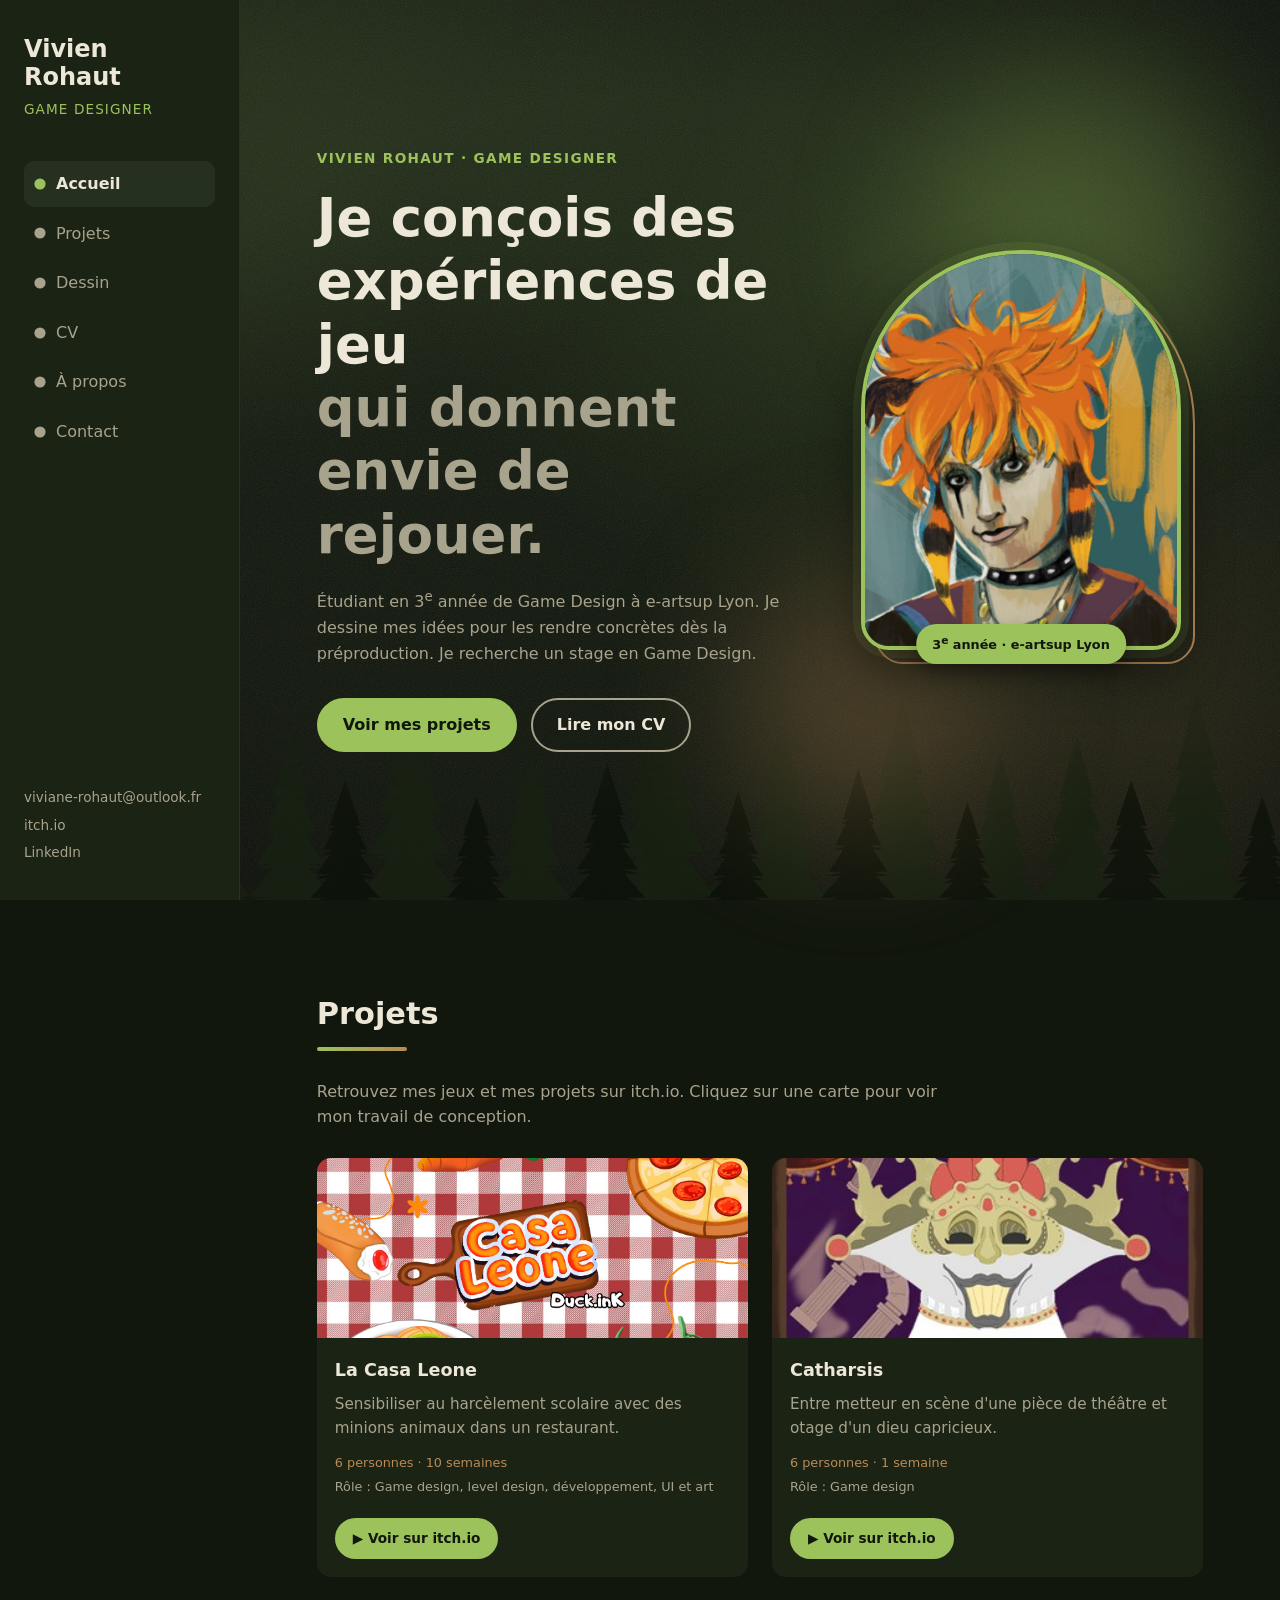
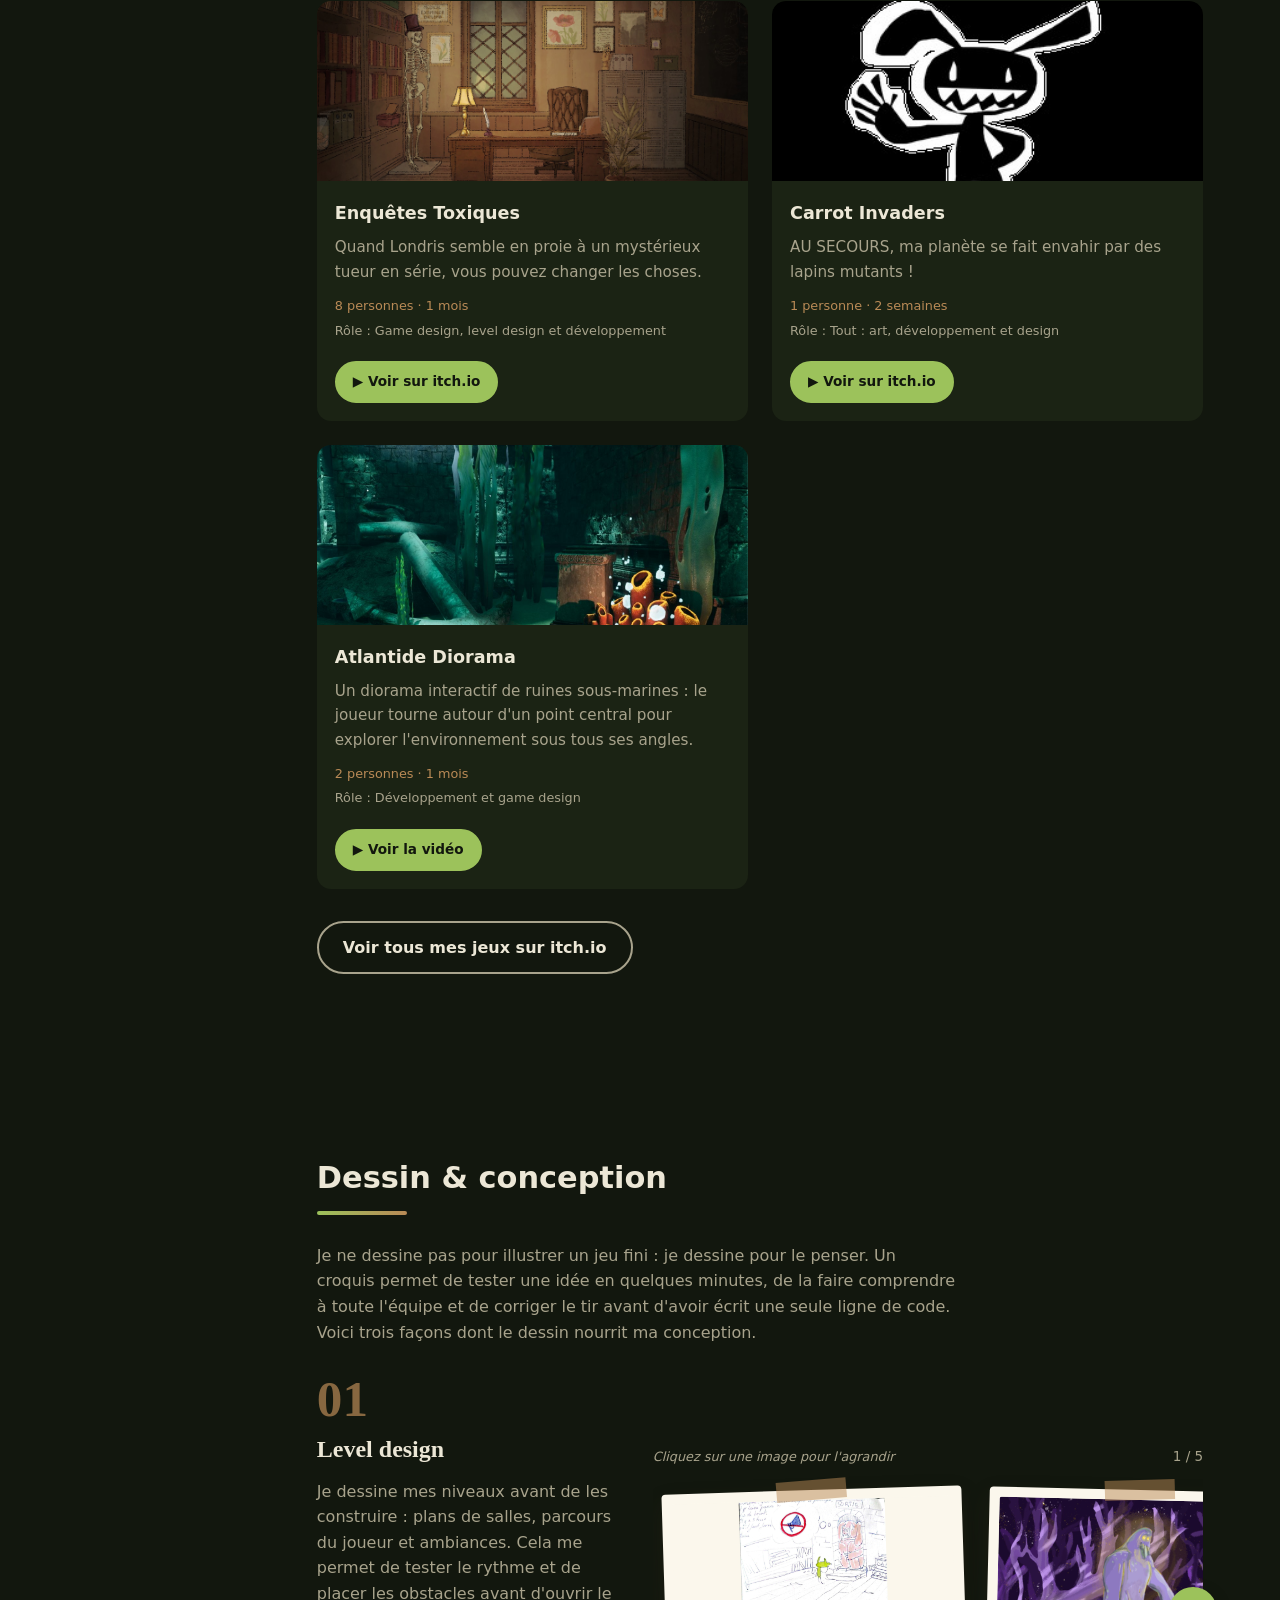
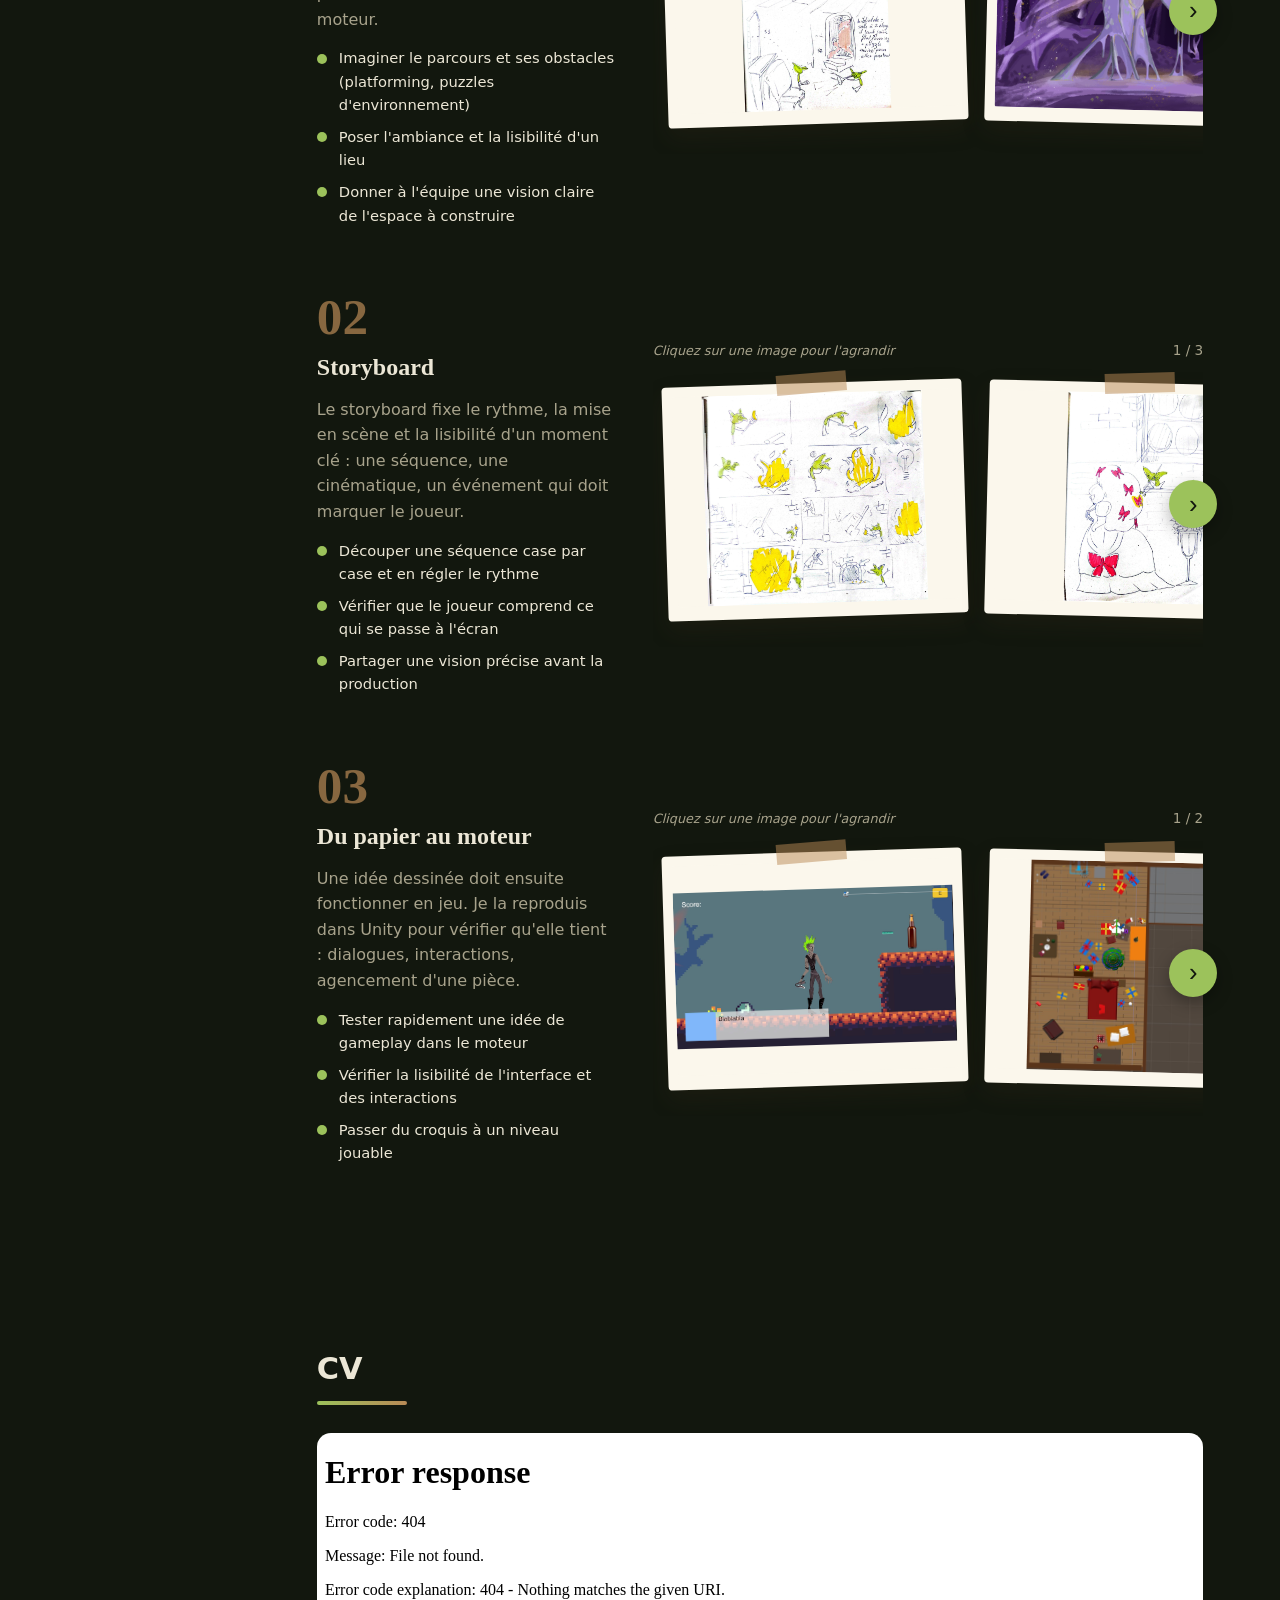
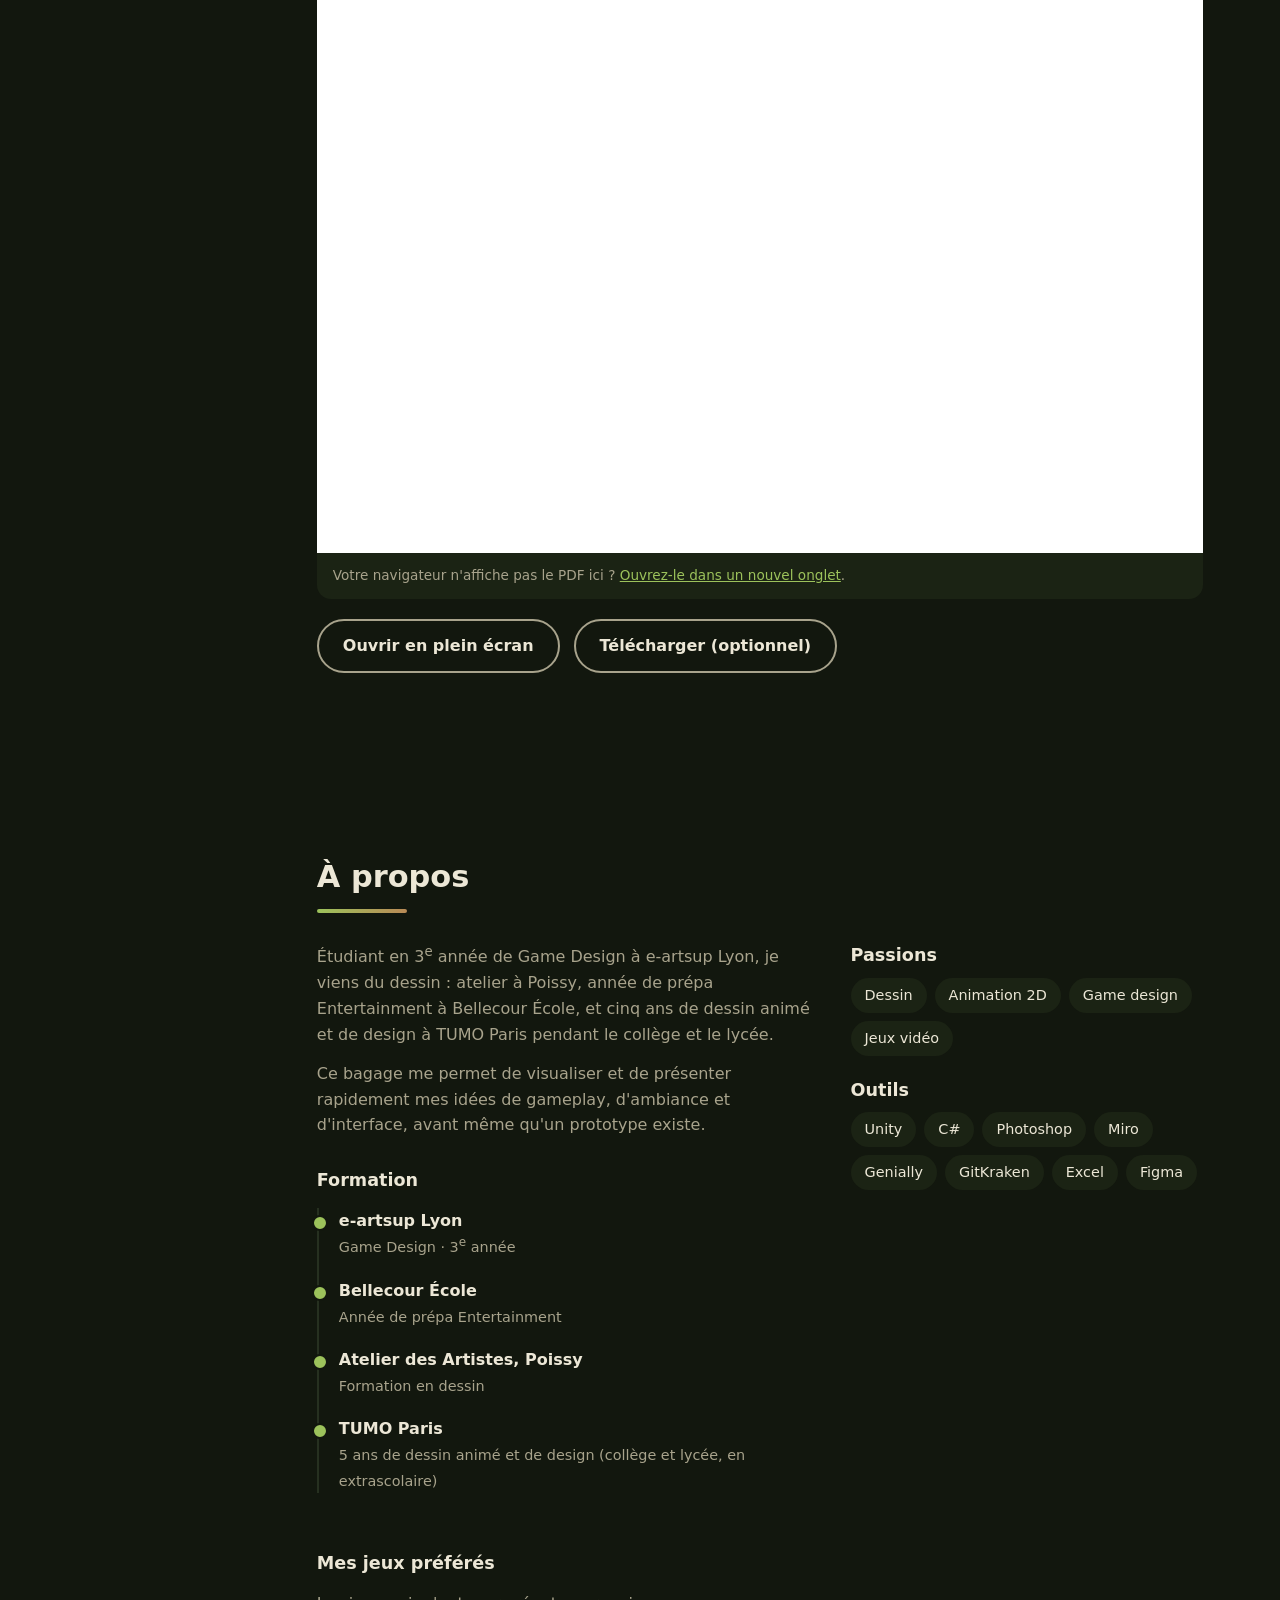
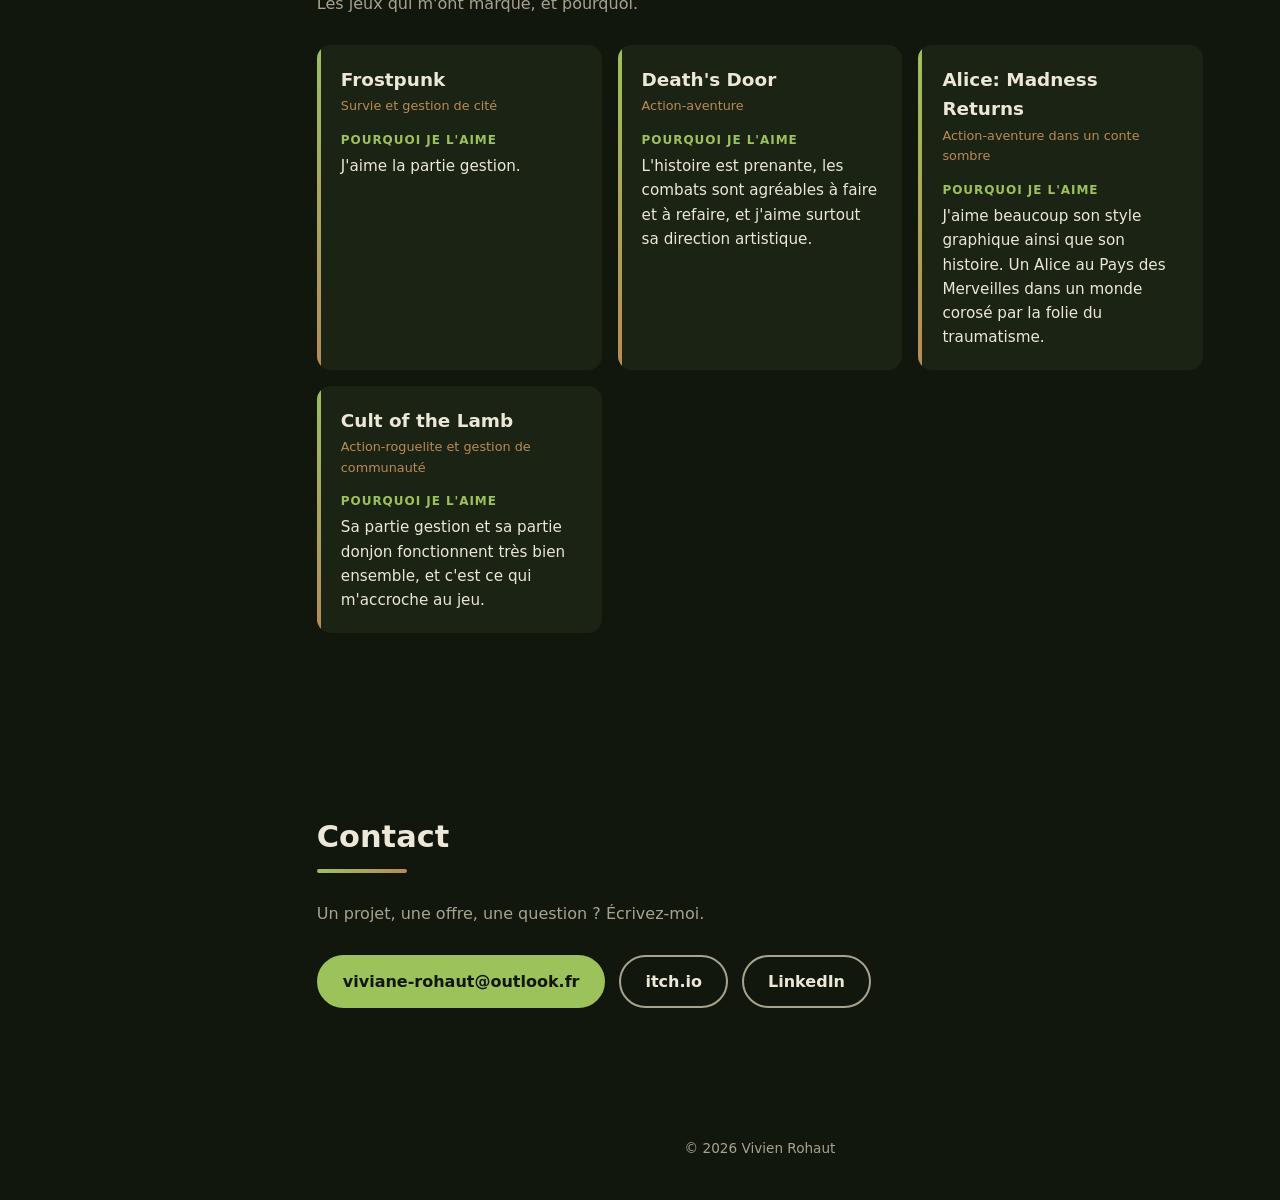
==== commit 99aa8bd3: "Mise à jour du portfolio" ====
--- a/index.html
+++ b/index.html
@@ -353,7 +353,8 @@
             <h4>Alice: Madness Returns</h4>
             <span class="fav-genre">Action-aventure dans un conte sombre</span>
             <p class="fav-label">Pourquoi je l'aime</p>
-            <p class="fav-why">J'aime beaucoup son style graphique ainsi que son histoire.</p>
+            <p class="fav-why">J'aime beaucoup son style graphique ainsi que son histoire. Un Alice au Pays des Merveilles dans un monde corosé par la folie du traumatisme.
+            </p>
           </article>
           <article class="fav" data-reveal>
             <h4>Cult of the Lamb</h4>
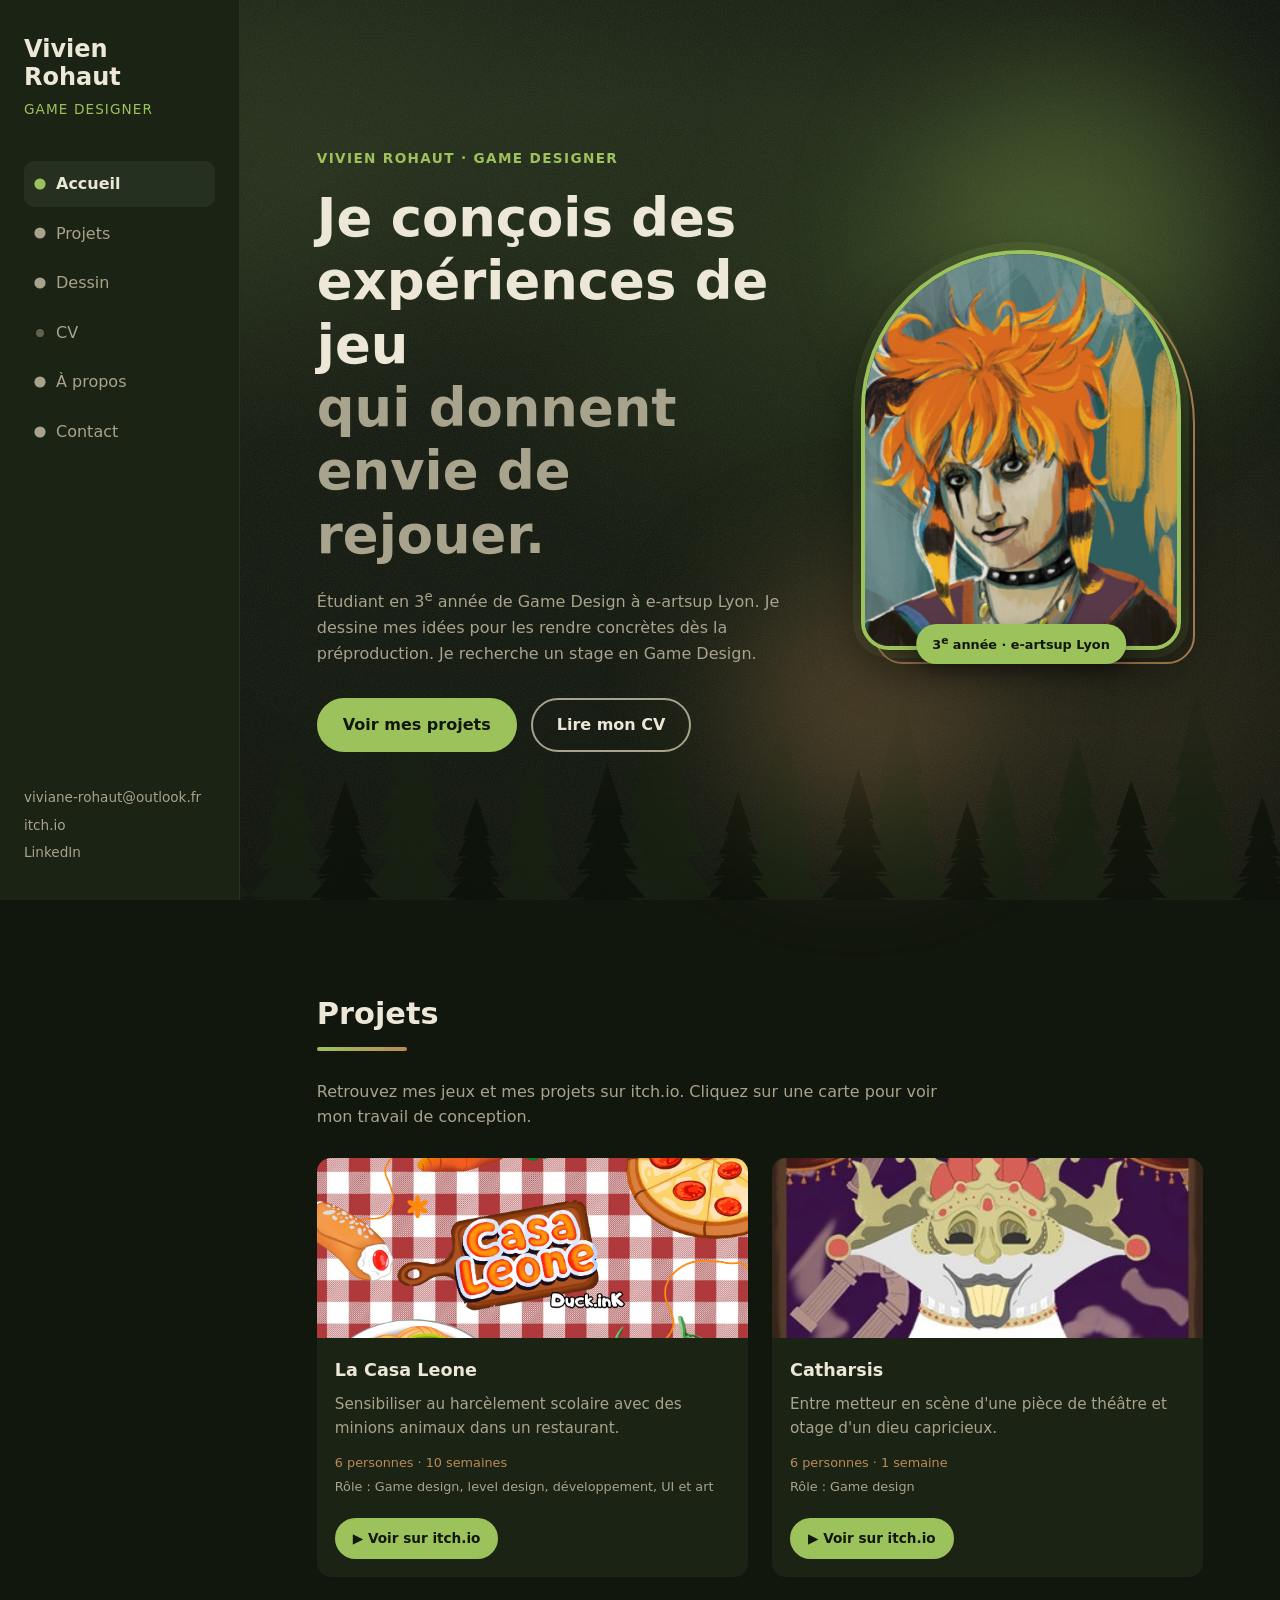
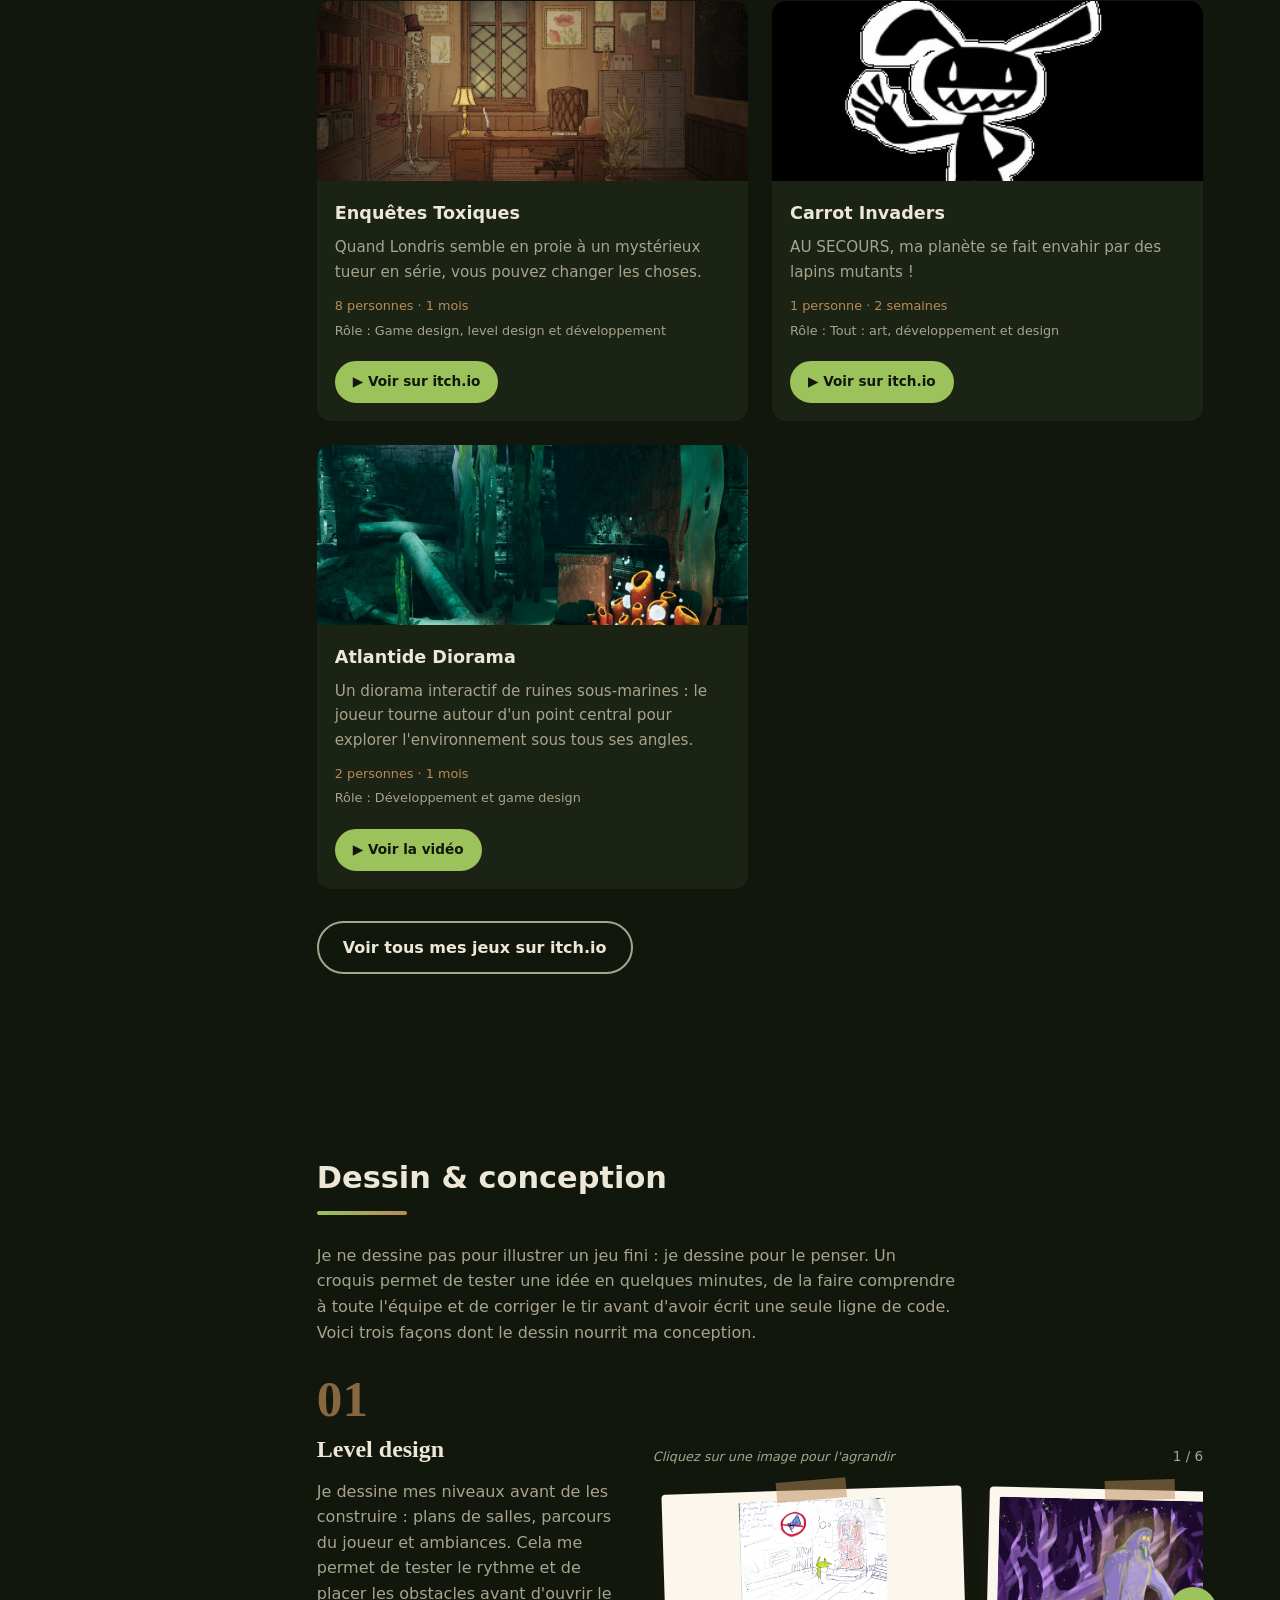
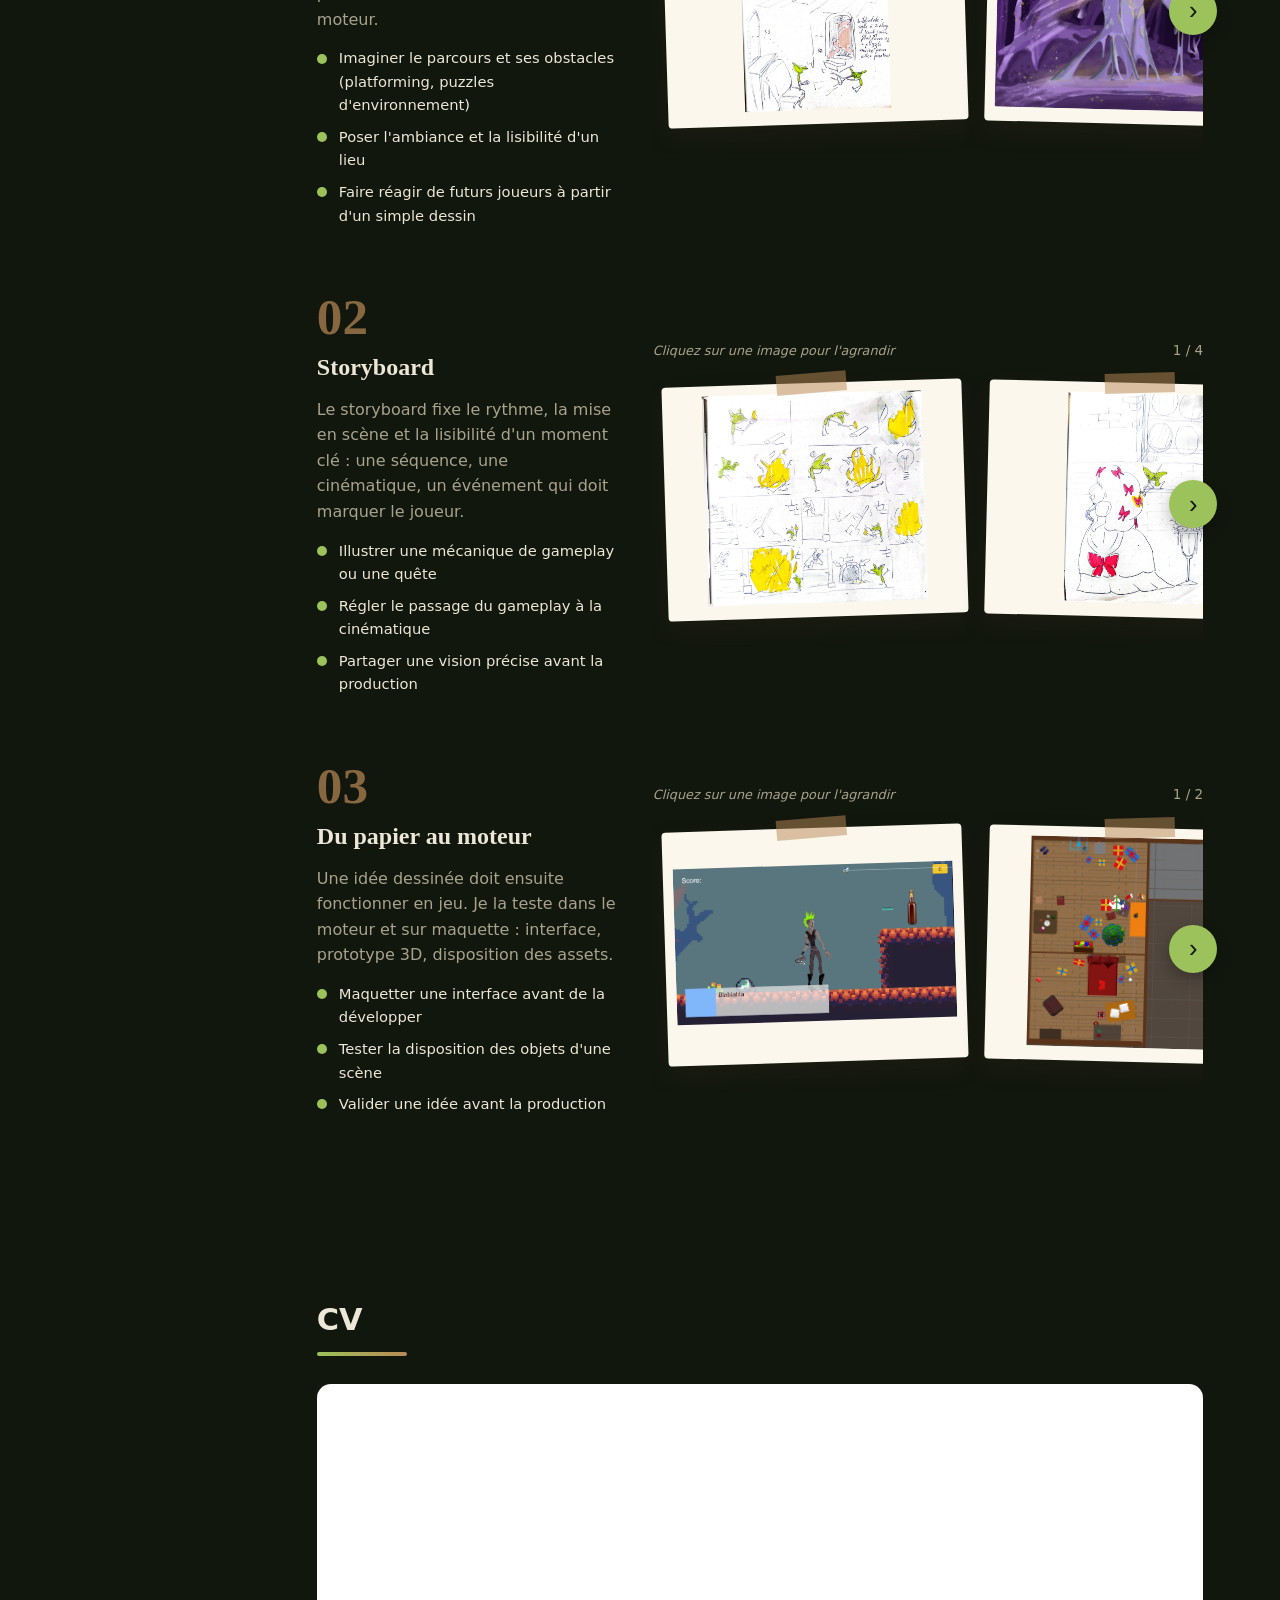
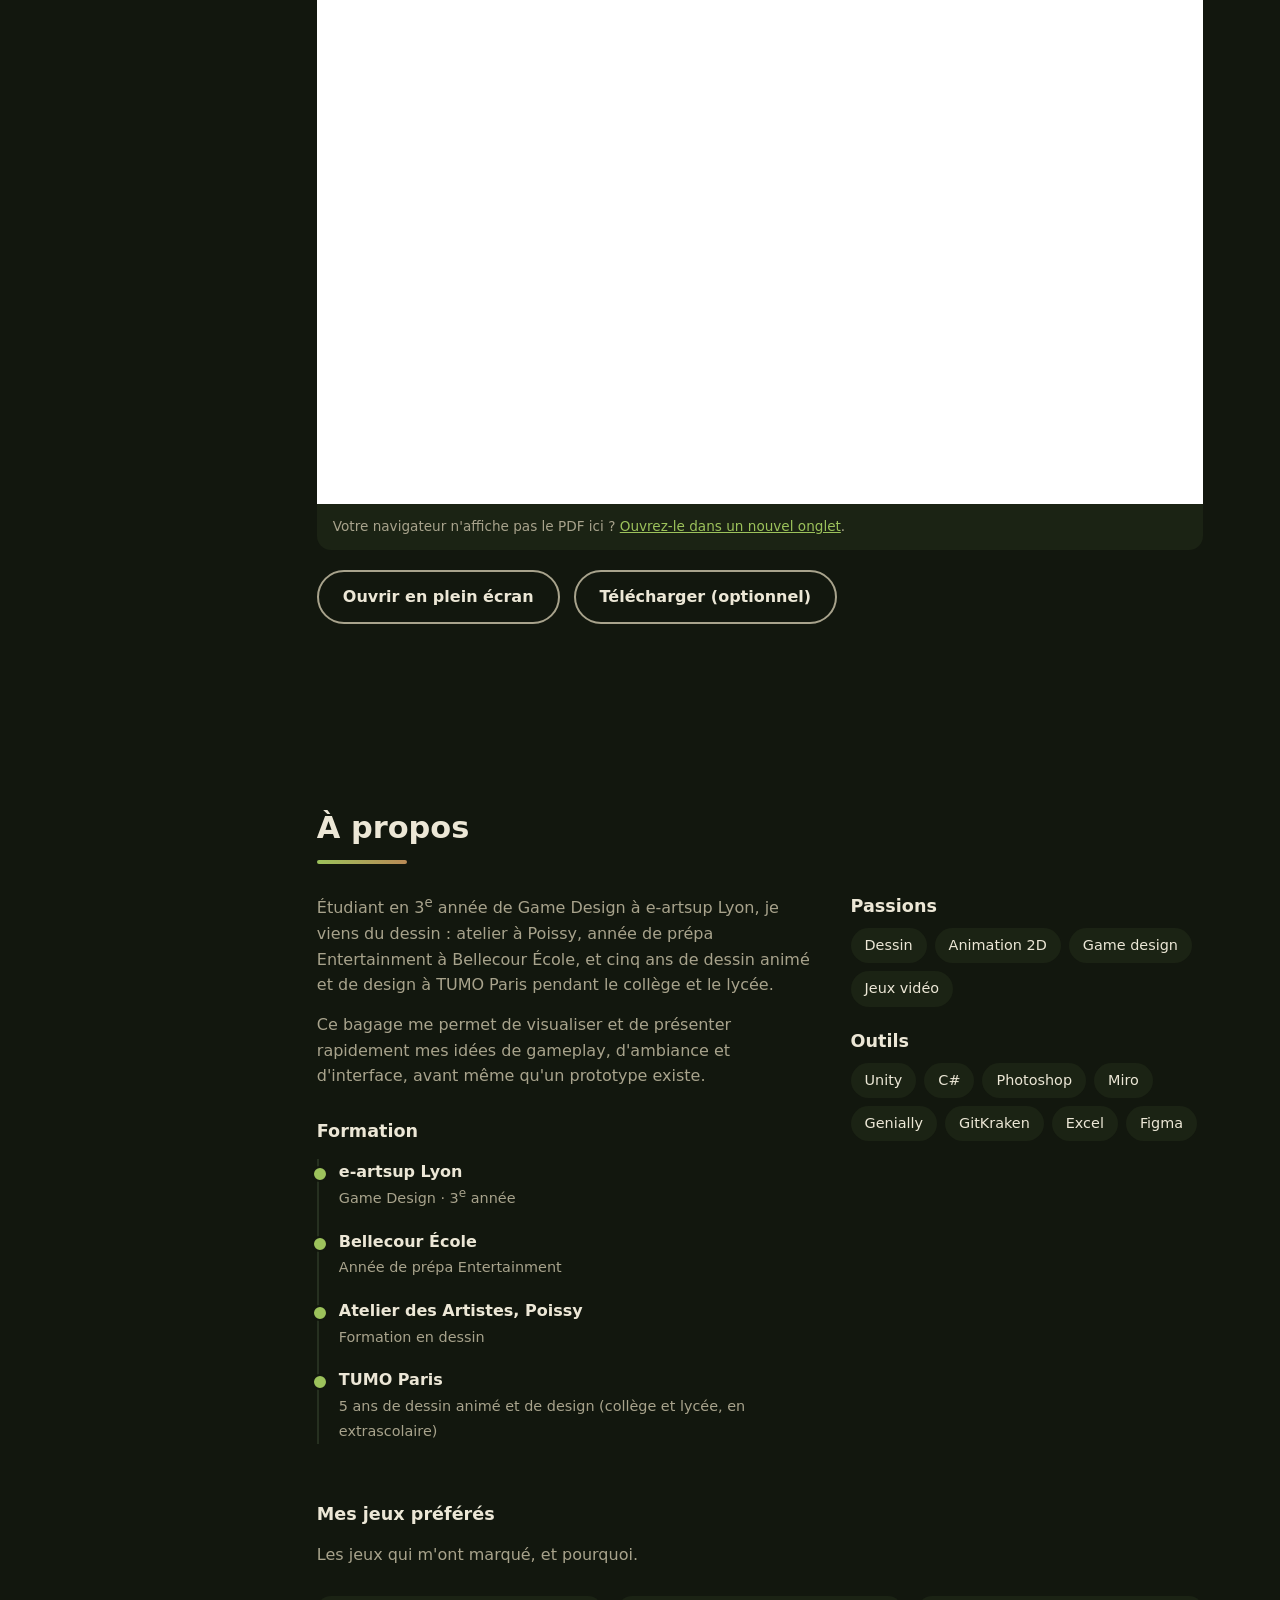
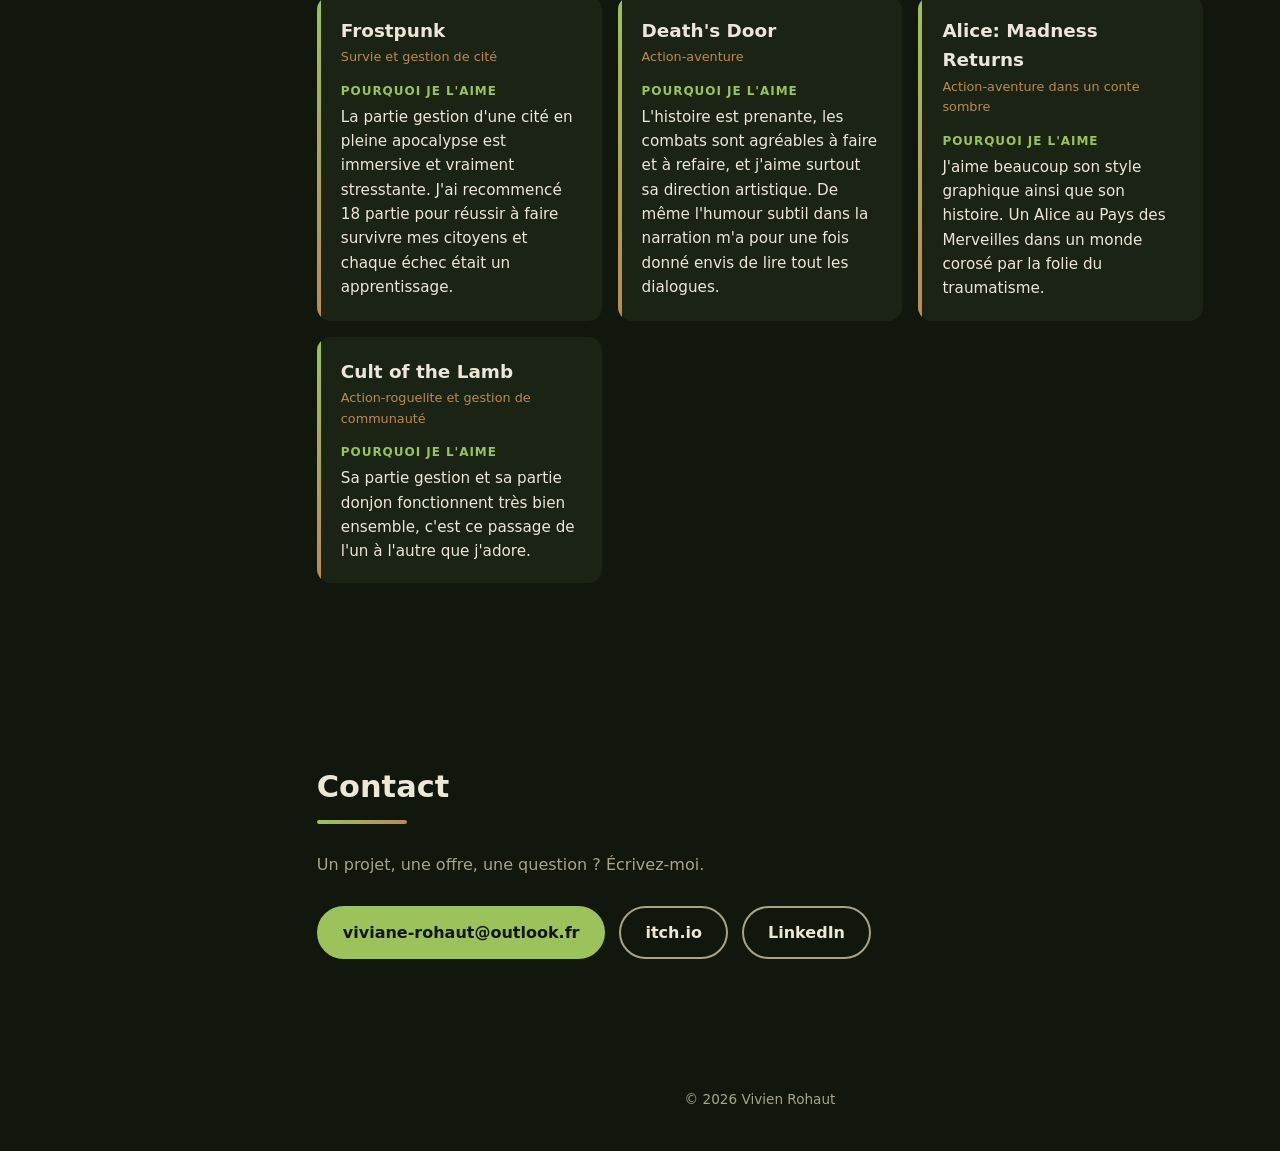
==== commit f2eb9f18: "normalement site propre" ====
--- a/index.html
+++ b/index.html
@@ -173,7 +173,7 @@
           <ul class="chapter-points">
             <li>Imaginer le parcours et ses obstacles (platforming, puzzles d'environnement)</li>
             <li>Poser l'ambiance et la lisibilité d'un lieu</li>
-            <li>Donner à l'équipe une vision claire de l'espace à construire</li>
+            <li>Faire réagir de futurs joueurs à partir d'un simple dessin</li>
           </ul>
         </div>
         <div class="art-group" data-reveal>
@@ -185,28 +185,33 @@
             <button type="button" class="car-btn car-prev" aria-label="Images précédentes">‹</button>
             <div class="car-track" tabindex="0" role="region" aria-label="Série : Level design">
             <figure class="art">
-              <button type="button" class="art-btn" data-caption="Plan d'une bibliothèque à deux étages : platforming et puzzle d'environnement, avec un monstre qui garde la sortie">
+              <button type="button" class="art-btn" data-caption="Niveau de bibliothèque d'un jeu en cours : un monstre bouche la sortie. Deux solutions : se débarrasser de tout ce qui fait du bruit pour lui faire plaisir, ou provoquer un vacarme énorme pour le faire fuir">
                 <img src="images/art/niveau-1.jpg" alt="Croquis d'un niveau de bibliothèque avec un monstre devant la sortie">
               </button>
             </figure>
             <figure class="art">
-              <button type="button" class="art-btn" data-caption="Ambiance d'une forêt violette et de sa créature lumineuse">
+              <button type="button" class="art-btn" data-caption="Boss fight dans une clairière de forêt magique : un monstre gluant et violet se dissipe dans la boue pour attaquer le joueur par surprise">
                 <img src="images/art/niveau-2.jpg" alt="Illustration d'une forêt violette avec une créature aux yeux jaunes">
               </button>
             </figure>
             <figure class="art">
-              <button type="button" class="art-btn" data-caption="Ambiance sous-marine : algues et lumière qui descend de la surface">
+              <button type="button" class="art-btn" data-caption="Ambiance d'une zone de passage dans un jeu où l'on incarne une sirène">
                 <img src="images/art/niveau-3.jpg" alt="Illustration d'un décor sous-marin aux algues vertes">
               </button>
             </figure>
             <figure class="art">
-              <button type="button" class="art-btn" data-caption="Intérieur d'une cabane de sorcière : croquis de la pièce et de ses interactions">
+              <button type="button" class="art-btn" data-caption="Niveau d'une cabane de sorcier, dessiné pour demander à des joueurs ce qu'ils voudraient y faire. Leurs réponses sont croquées en bas de la page">
                 <img src="images/art/niveau-4.jpg" alt="Croquis d'une cabane avec un chaudron, des étagères et de petits personnages verts">
               </button>
             </figure>
             <figure class="art">
-              <button type="button" class="art-btn" data-caption="Ambiance : un dragon vert face à la mer et aux nuages">
-                <img src="images/art/niveau-5.jpg" alt="Illustration d'un dragon vert devant des vagues et un ciel nuageux">
+              <button type="button" class="art-btn" data-caption="Exercice de cadrage : la vision caméra d'un jeu en monde ouvert, avec un dragon vert devant des montagnes enneigées">
+                <img src="images/art/niveau-5.jpg" alt="Illustration d'un dragon vert devant des montagnes enneigées et un ciel nuageux">
+              </button>
+            </figure>
+            <figure class="art">
+              <button type="button" class="art-btn" data-caption="Ambiance d'une grotte de gobelins : un nain qui creusait découvre pour la première fois l'antre de la tribu">
+                <img src="images/art/niveau-6.jpg" alt="Silhouettes de gobelins dansant autour d'un feu dans une grotte">
               </button>
             </figure>
             </div>
@@ -221,8 +226,8 @@
           <h3>Storyboard</h3>
           <p class="chapter-why">Le storyboard fixe le rythme, la mise en scène et la lisibilité d'un moment clé : une séquence, une cinématique, un événement qui doit marquer le joueur.</p>
           <ul class="chapter-points">
-            <li>Découper une séquence case par case et en régler le rythme</li>
-            <li>Vérifier que le joueur comprend ce qui se passe à l'écran</li>
+            <li>Illustrer une mécanique de gameplay ou une quête</li>
+            <li>Régler le passage du gameplay à la cinématique</li>
             <li>Partager une vision précise avant la production</li>
           </ul>
         </div>
@@ -235,18 +240,23 @@
             <button type="button" class="car-btn car-prev" aria-label="Images précédentes">‹</button>
             <div class="car-track" tabindex="0" role="region" aria-label="Série : Storyboard">
             <figure class="art">
-              <button type="button" class="art-btn" data-caption="Storyboard d'une séquence autour du feu, case par case">
+              <button type="button" class="art-btn" data-caption="Storyboard de la mécanique des éléments d'un jeu d'infiltration et de puzzle en cours : le feu enflamme le bois sec et la paille, les détruit et ouvre des passages">
                 <img src="images/art/storyboard-1.jpg" alt="Storyboard en douze cases : un petit personnage vert et un feu">
               </button>
             </figure>
             <figure class="art">
-              <button type="button" class="art-btn" data-caption="Composition d'une scène : une dame aux rubans et un petit personnage au violon">
+              <button type="button" class="art-btn" data-caption="Quête du jeu d'infiltration : voler un ruban sans se faire repérer">
                 <img src="images/art/storyboard-2.jpg" alt="Croquis d'une scène avec une dame à rubans rouges et un petit personnage jouant du violon">
               </button>
             </figure>
             <figure class="art">
-              <button type="button" class="art-btn" data-caption="Illustration d'une scène d'action : un enfant fuit un canard, d'après une photo de référence">
-                <img src="images/art/storyboard-3.jpg" alt="Illustration d'un enfant en ciré jaune courant devant un canard">
+              <button type="button" class="art-btn" data-caption="Storyboard (1/2) : passage du gameplay à la cinématique dans un jeu où l'on joue une sirène. En jeu, un petit poisson tente d'intimider la sirène, qui le repousse d'un coup de queue">
+                <img src="images/art/storyboard-3.jpg" alt="Storyboard de la sirène, première page : séquence en jeu">
+              </button>
+            </figure>
+            <figure class="art">
+              <button type="button" class="art-btn" data-caption="Storyboard (2/2) : la cinématique. Le poisson-globe se gonfle, bloque le passage et provoque la sirène en duel, puis la caméra reprend la vue du jeu">
+                <img src="images/art/storyboard-4.jpg" alt="Storyboard de la sirène, deuxième page : cinématique">
               </button>
             </figure>
             </div>
@@ -259,11 +269,11 @@
         <div class="chapter-text" data-reveal>
           <span class="chapter-num">03</span>
           <h3>Du papier au moteur</h3>
-          <p class="chapter-why">Une idée dessinée doit ensuite fonctionner en jeu. Je la reproduis dans Unity pour vérifier qu'elle tient : dialogues, interactions, agencement d'une pièce.</p>
+          <p class="chapter-why">Une idée dessinée doit ensuite fonctionner en jeu. Je la teste dans le moteur et sur maquette : interface, prototype 3D, disposition des assets.</p>
           <ul class="chapter-points">
-            <li>Tester rapidement une idée de gameplay dans le moteur</li>
-            <li>Vérifier la lisibilité de l'interface et des interactions</li>
-            <li>Passer du croquis à un niveau jouable</li>
+            <li>Maquetter une interface avant de la développer</li>
+            <li>Tester la disposition des objets d'une scène</li>
+            <li>Valider une idée avant la production</li>
           </ul>
         </div>
         <div class="art-group" data-reveal>
@@ -275,13 +285,13 @@
             <button type="button" class="car-btn car-prev" aria-label="Images précédentes">‹</button>
             <div class="car-track" tabindex="0" role="region" aria-label="Série : Du papier au moteur">
             <figure class="art">
-              <button type="button" class="art-btn" data-caption="Prototype dans Unity : personnage, dialogue, interface et interaction">
-                <img src="images/art/moteur-1.jpg" alt="Capture d'écran d'un prototype de jeu 2D avec un personnage à crête verte et une boîte de dialogue">
-              </button>
-            </figure>
-            <figure class="art">
-              <button type="button" class="art-btn" data-caption="Agencement d'une pièce vue de dessus dans Unity">
-                <img src="images/art/moteur-2.jpg" alt="Vue de dessus d'un niveau avec des meubles et des cadeaux">
+              <button type="button" class="art-btn" data-caption="Mockup de l'interface (UI) possible d'un jeu : dialogue, score et indication d'interaction">
+                <img src="images/art/moteur-1.jpg" alt="Maquette d'interface d'un jeu 2D avec un personnage à crête verte et une boîte de dialogue">
+              </button>
+            </figure>
+            <figure class="art">
+              <button type="button" class="art-btn" data-caption="Prototype 3D d'un jeu VR fait sur Unity en une semaine : mettre tous les objets de la pièce dans la hotte du Père Noël le plus vite possible. Ce plan m'a servi à tester la disposition des assets">
+                <img src="images/art/moteur-2.jpg" alt="Vue de dessus d'une pièce avec des meubles et des cadeaux">
               </button>
             </figure>
             </div>
@@ -341,26 +351,26 @@
             <h4>Frostpunk</h4>
             <span class="fav-genre">Survie et gestion de cité</span>
             <p class="fav-label">Pourquoi je l'aime</p>
-            <p class="fav-why">J'aime la partie gestion.</p>
+            <p class="fav-why">La partie gestion d'une cité en pleine apocalypse est immersive et vraiment stresstante. J'ai recommencé 18 partie pour réussir à faire survivre mes citoyens et chaque échec était un apprentissage.</p>
           </article>
           <article class="fav" data-reveal>
             <h4>Death's Door</h4>
             <span class="fav-genre">Action-aventure</span>
             <p class="fav-label">Pourquoi je l'aime</p>
-            <p class="fav-why">L'histoire est prenante, les combats sont agréables à faire et à refaire, et j'aime surtout sa direction artistique.</p>
+            <p class="fav-why">L'histoire est prenante, les combats sont agréables à faire et à refaire, et j'aime surtout sa direction artistique. De même l'humour subtil dans la narration m'a pour une fois donné envis de lire tout les dialogues.</p>
           </article>
           <article class="fav" data-reveal>
             <h4>Alice: Madness Returns</h4>
             <span class="fav-genre">Action-aventure dans un conte sombre</span>
             <p class="fav-label">Pourquoi je l'aime</p>
-            <p class="fav-why">J'aime beaucoup son style graphique ainsi que son histoire. Un Alice au Pays des Merveilles dans un monde corosé par la folie du traumatisme.
-            </p>
+            <p class="fav-why">J'aime beaucoup son style graphique ainsi que son histoire. Un Alice au Pays des Merveilles dans un monde corosé par la
+            folie du traumatisme.</p>
           </article>
           <article class="fav" data-reveal>
             <h4>Cult of the Lamb</h4>
             <span class="fav-genre">Action-roguelite et gestion de communauté</span>
             <p class="fav-label">Pourquoi je l'aime</p>
-            <p class="fav-why">Sa partie gestion et sa partie donjon fonctionnent très bien ensemble, et c'est ce qui m'accroche au jeu.</p>
+            <p class="fav-why">Sa partie gestion et sa partie donjon fonctionnent très bien ensemble, c'est ce passage de l'un à l'autre que j'adore.</p>
           </article>
         </div>
       </div>
--- a/style.css
+++ b/style.css
@@ -490,3 +490,16 @@
 .chapter .car-track .art { flex: 0 0 min(300px, 72vw); }
 .chapter .art-btn { aspect-ratio: 4 / 3; background: #fbf7ec; }
 .chapter .art-btn img { object-fit: contain; }
+
+/* ---------- Bouton retour en haut ---------- */
+.to-top {
+  position: fixed; right: 22px; bottom: 22px; z-index: 70;
+  width: 48px; height: 48px; border: 0; border-radius: 50%; cursor: pointer;
+  background: var(--accent); color: var(--on-accent); font-size: 1.4rem; font-weight: 700; line-height: 1;
+  box-shadow: 0 8px 20px rgba(0,0,0,.4);
+  opacity: 0; visibility: hidden; transform: translateY(12px);
+  transition: opacity .3s, transform .3s, visibility .3s, background-color .9s ease, color .9s ease;
+}
+.to-top.show { opacity: 1; visibility: visible; transform: none; }
+.to-top:hover { transform: translateY(-3px); }
+.to-top:focus-visible { outline: 3px solid var(--text); outline-offset: 3px; }
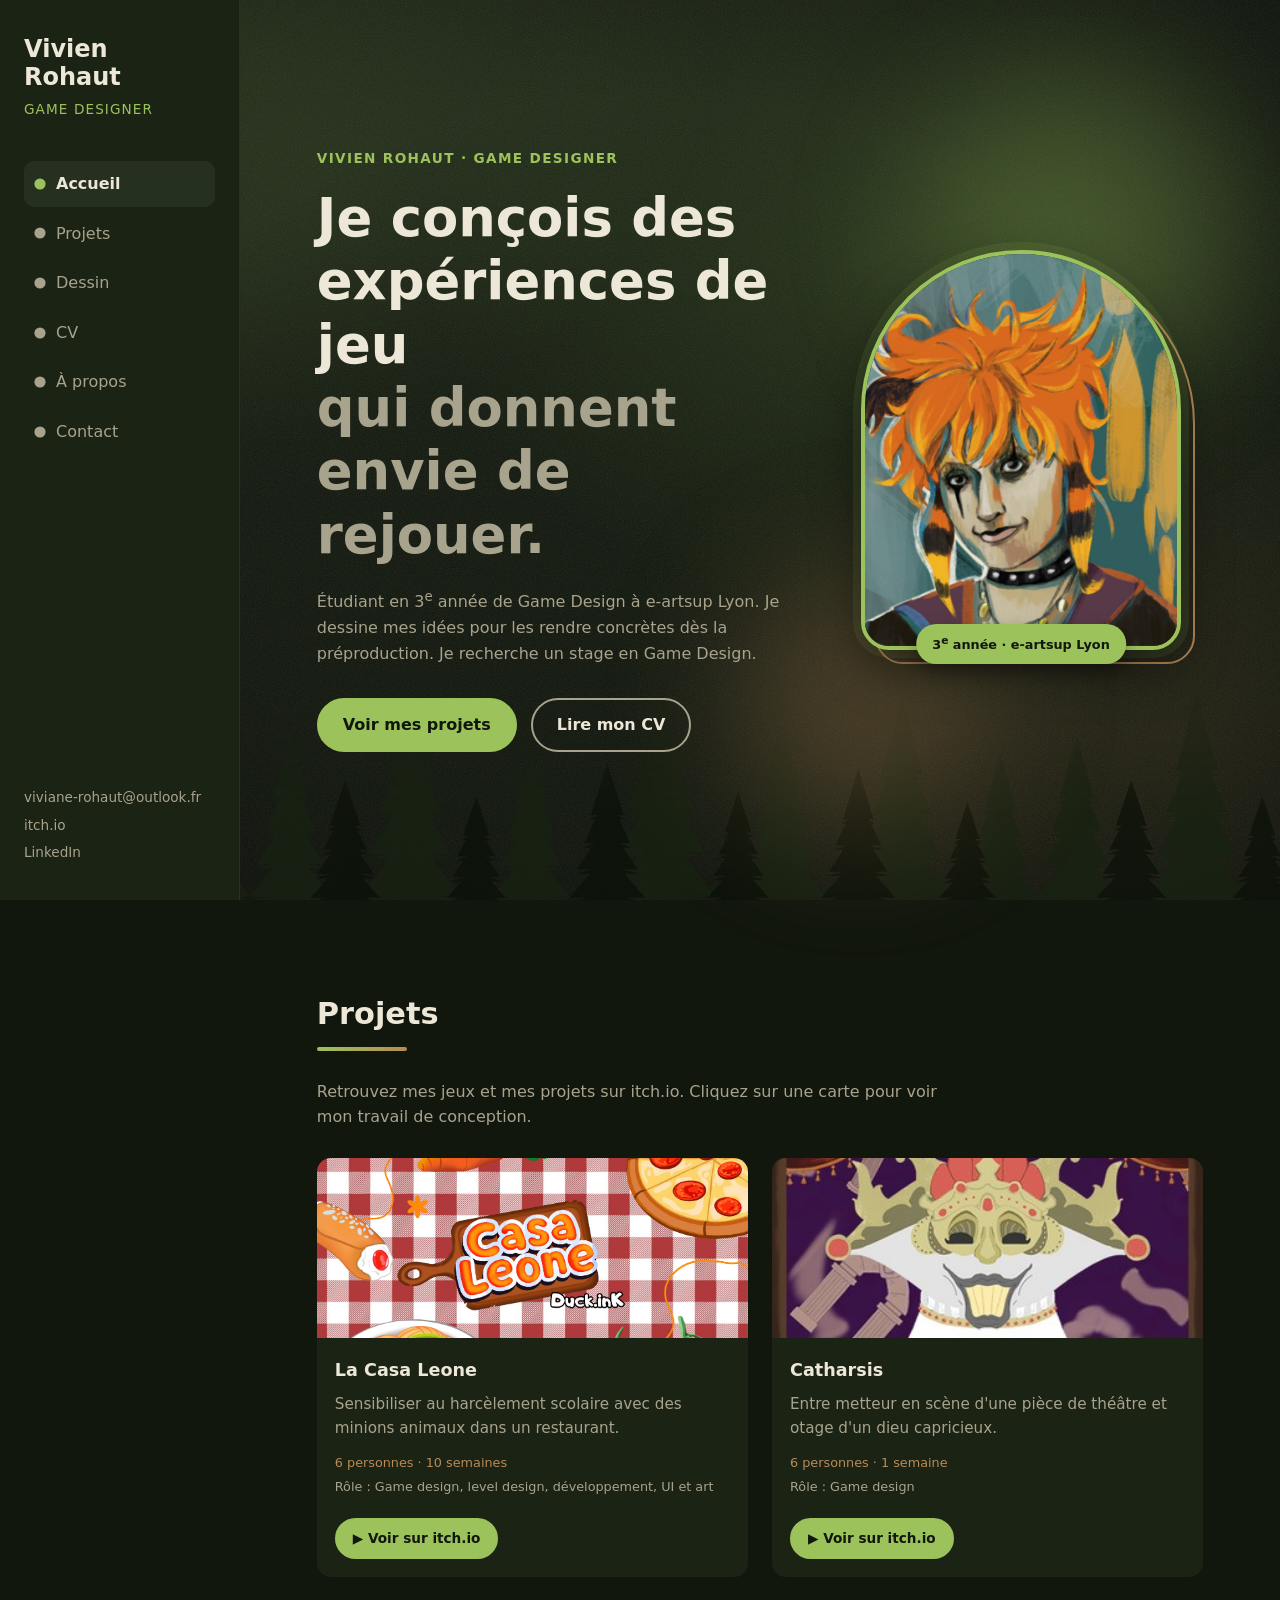
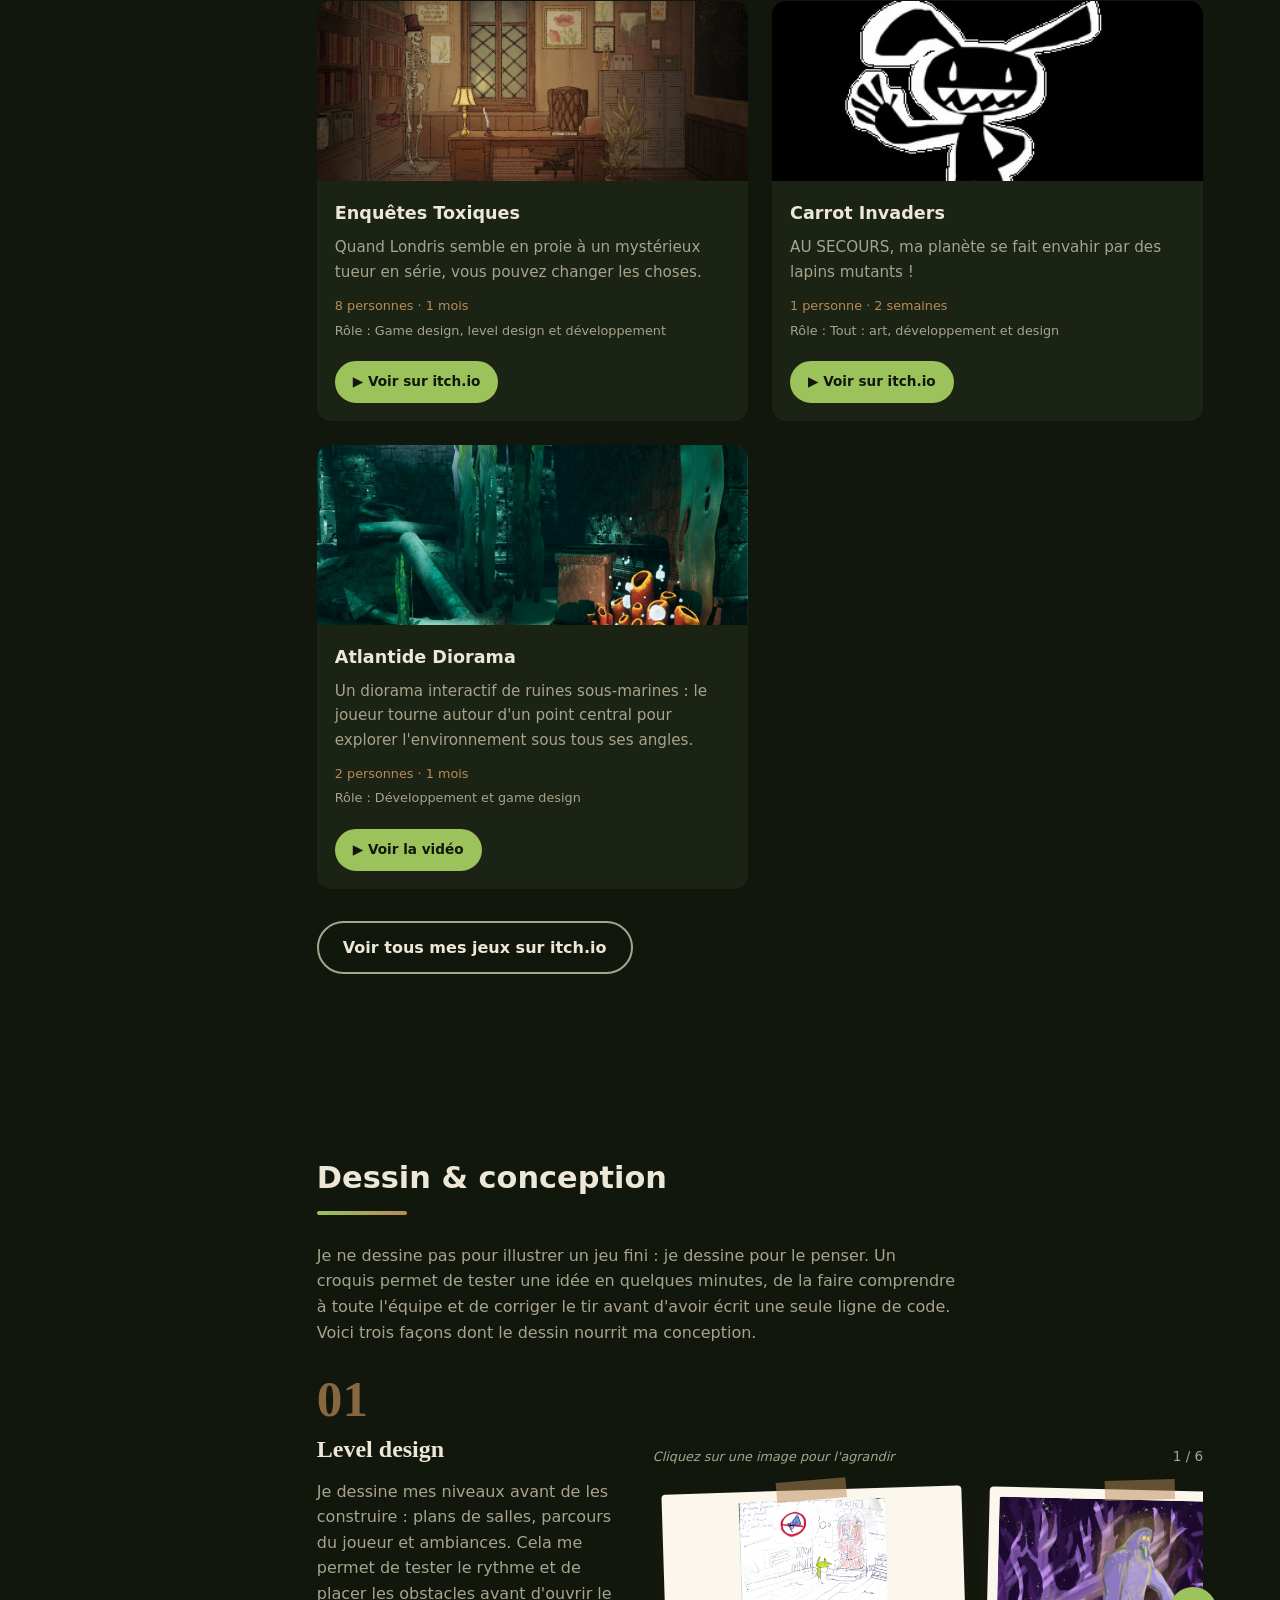
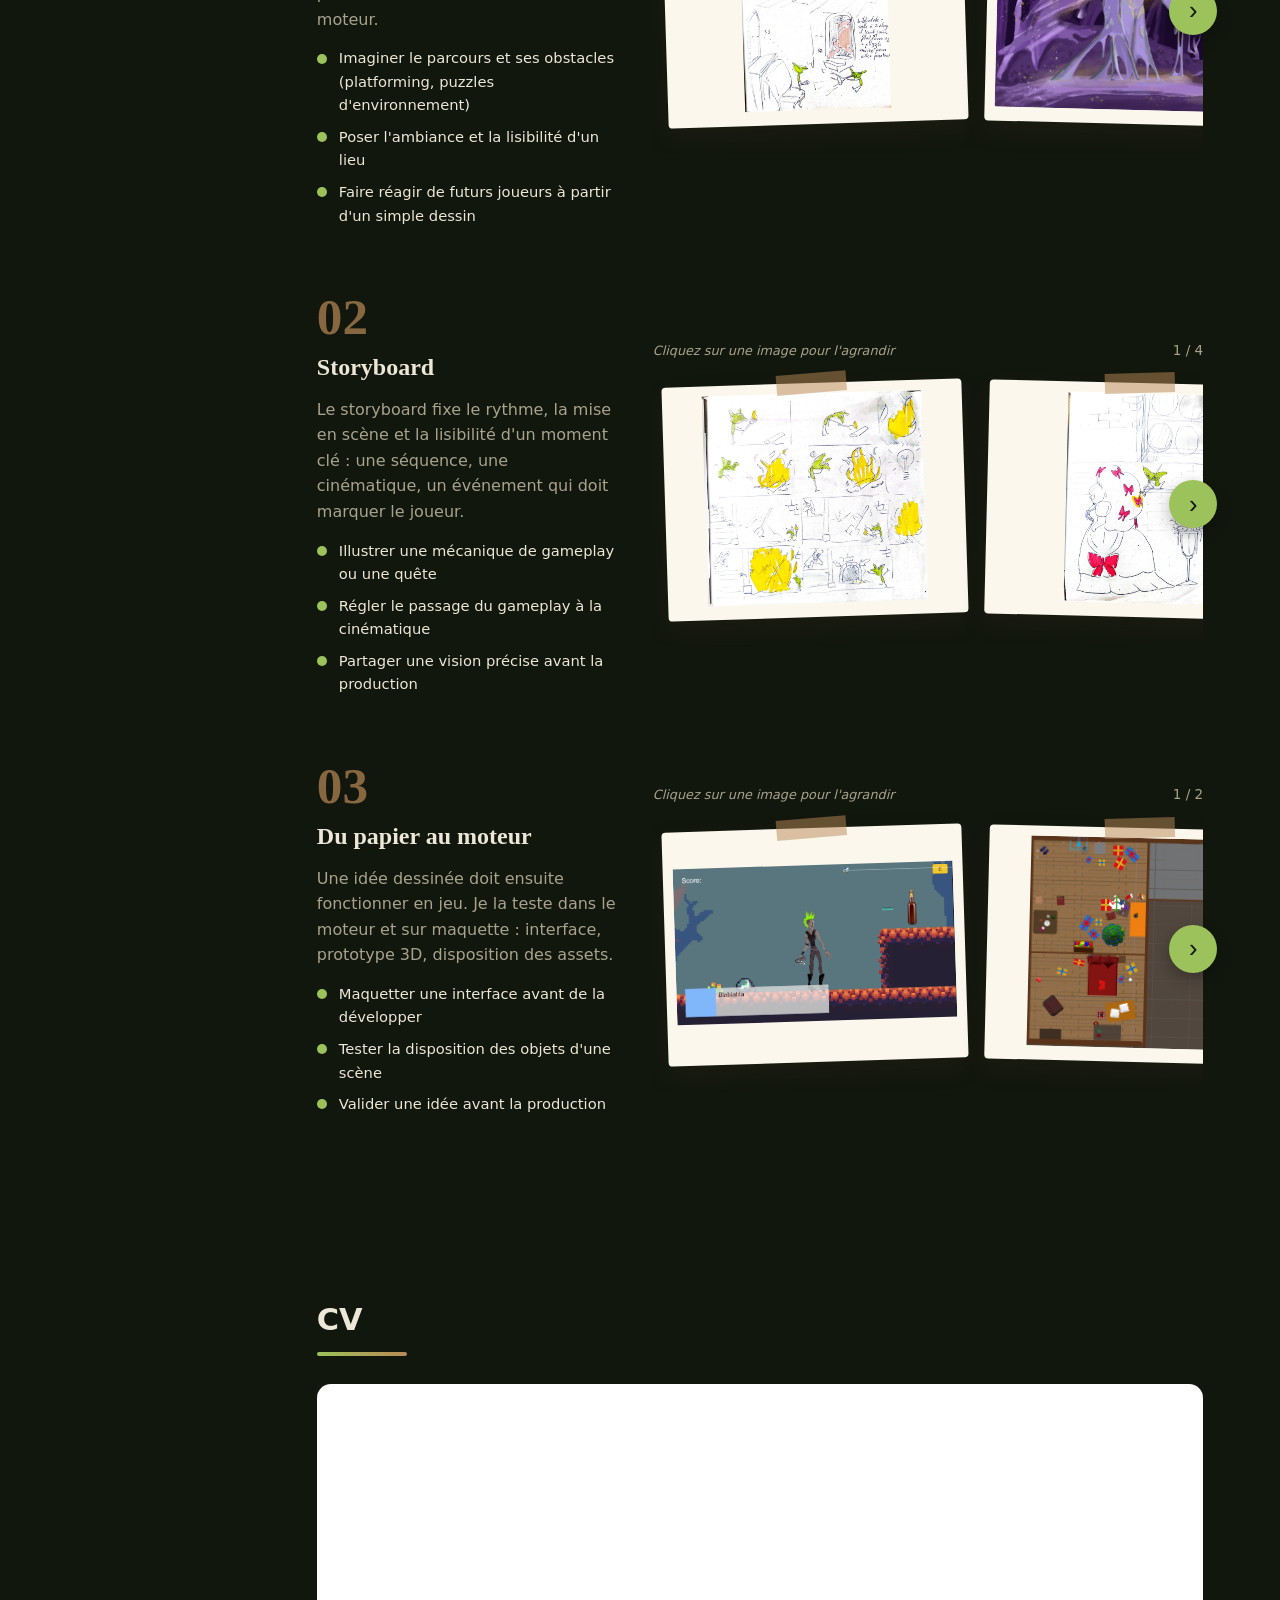
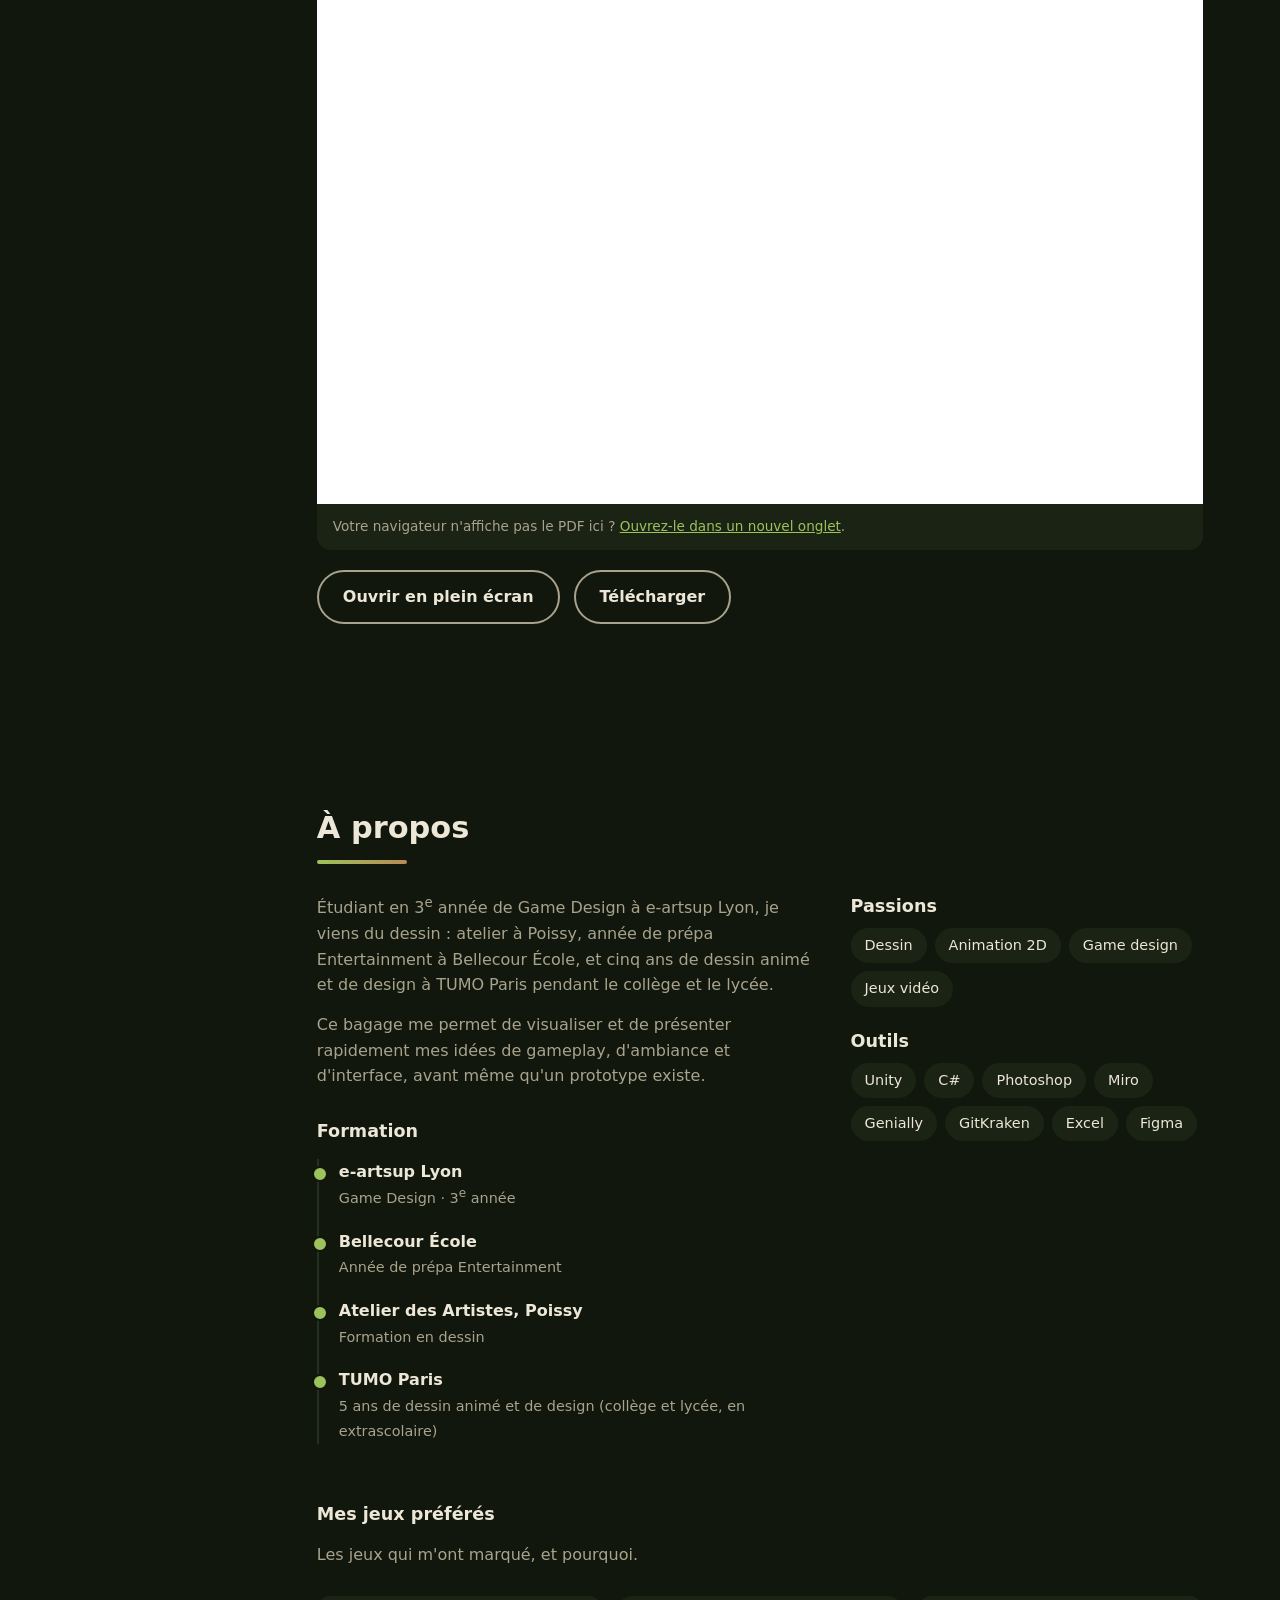
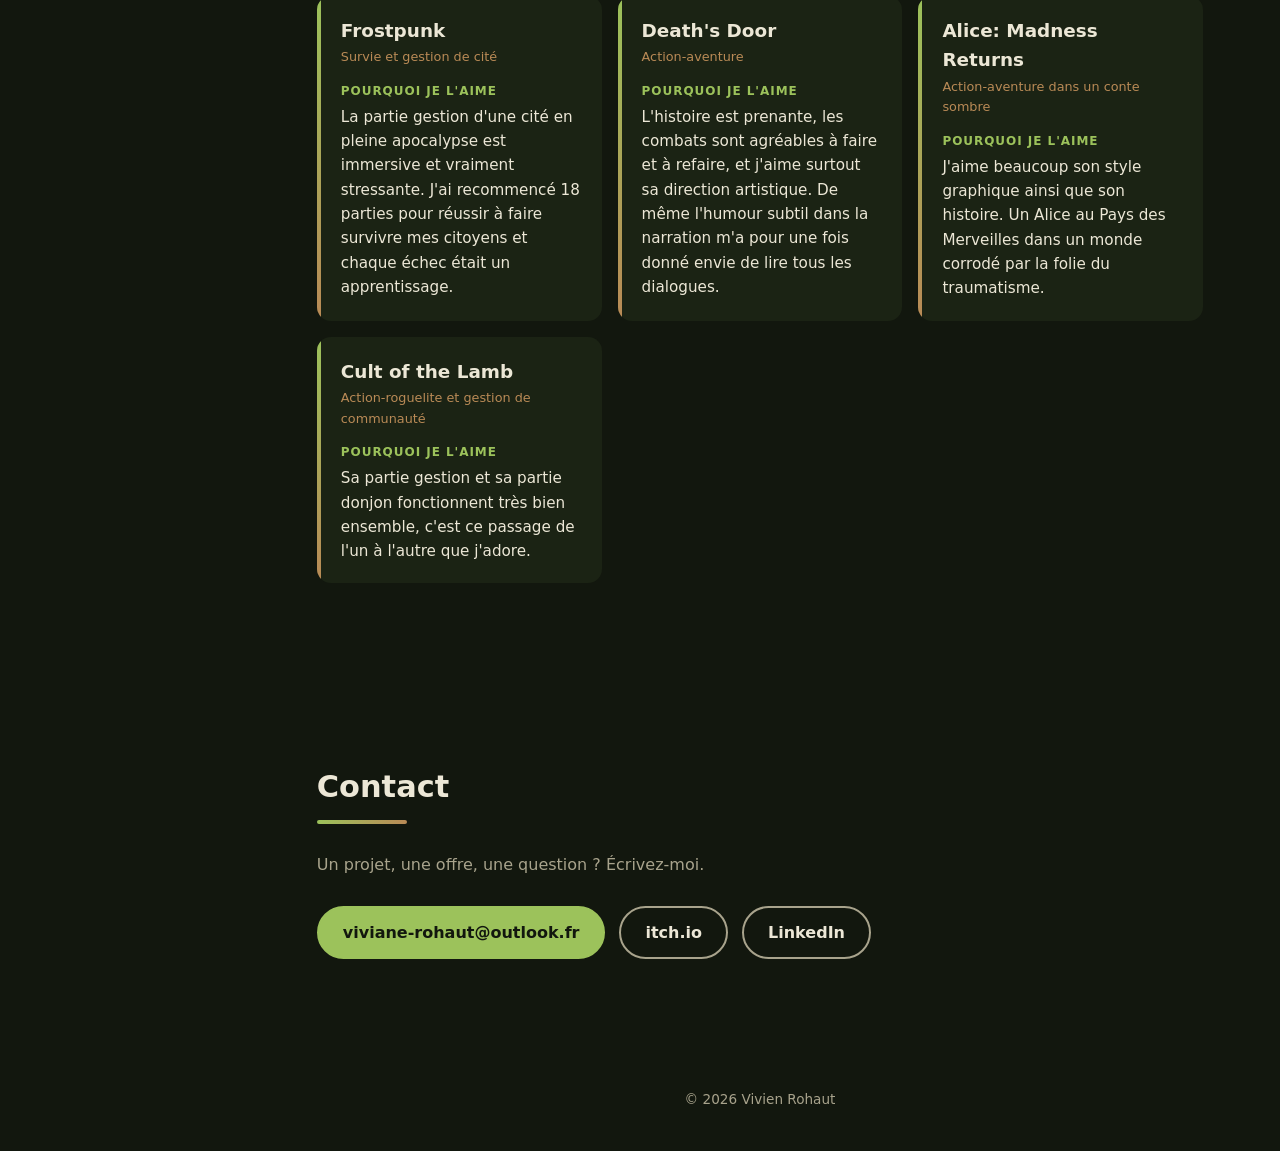
==== commit 5b50422a: "La casa leone update" ====
--- a/index.html
+++ b/index.html
@@ -5,6 +5,7 @@
   <meta name="viewport" content="width=device-width, initial-scale=1">
   <title>Vivien Rohaut – Game Designer</title>
   <meta name="description" content="Portfolio de Vivien Rohaut, étudiant en game design à e-artsup Lyon.">
+  <link rel="icon" href="data:image/svg+xml,<svg xmlns=%22http://www.w3.org/2000/svg%22 viewBox=%220 0 100 100%22><text y=%22.9em%22 font-size=%2290%22>🌲</text></svg>">
   <link rel="stylesheet" href="style.css">
   <script src="script.js" defer></script>
 </head>
@@ -310,7 +311,7 @@
       </div>
       <div class="buttons" data-reveal>
         <a class="btn btn-outline" href="cv.pdf" target="_blank" rel="noopener">Ouvrir en plein écran</a>
-        <a class="btn btn-outline" href="cv.pdf" download>Télécharger (optionnel)</a>
+        <a class="btn btn-outline" href="cv.pdf" download>Télécharger</a>
       </div>
     </section>
 
@@ -351,20 +352,19 @@
             <h4>Frostpunk</h4>
             <span class="fav-genre">Survie et gestion de cité</span>
             <p class="fav-label">Pourquoi je l'aime</p>
-            <p class="fav-why">La partie gestion d'une cité en pleine apocalypse est immersive et vraiment stresstante. J'ai recommencé 18 partie pour réussir à faire survivre mes citoyens et chaque échec était un apprentissage.</p>
+            <p class="fav-why">La partie gestion d'une cité en pleine apocalypse est immersive et vraiment stressante. J'ai recommencé 18 parties pour réussir à faire survivre mes citoyens et chaque échec était un apprentissage.</p>
           </article>
           <article class="fav" data-reveal>
             <h4>Death's Door</h4>
             <span class="fav-genre">Action-aventure</span>
             <p class="fav-label">Pourquoi je l'aime</p>
-            <p class="fav-why">L'histoire est prenante, les combats sont agréables à faire et à refaire, et j'aime surtout sa direction artistique. De même l'humour subtil dans la narration m'a pour une fois donné envis de lire tout les dialogues.</p>
+            <p class="fav-why">L'histoire est prenante, les combats sont agréables à faire et à refaire, et j'aime surtout sa direction artistique. De même l'humour subtil dans la narration m'a pour une fois donné envie de lire tous les dialogues.</p>
           </article>
           <article class="fav" data-reveal>
             <h4>Alice: Madness Returns</h4>
             <span class="fav-genre">Action-aventure dans un conte sombre</span>
             <p class="fav-label">Pourquoi je l'aime</p>
-            <p class="fav-why">J'aime beaucoup son style graphique ainsi que son histoire. Un Alice au Pays des Merveilles dans un monde corosé par la
-            folie du traumatisme.</p>
+            <p class="fav-why">J'aime beaucoup son style graphique ainsi que son histoire. Un Alice au Pays des Merveilles dans un monde corrodé par la folie du traumatisme.</p>
           </article>
           <article class="fav" data-reveal>
             <h4>Cult of the Lamb</h4>
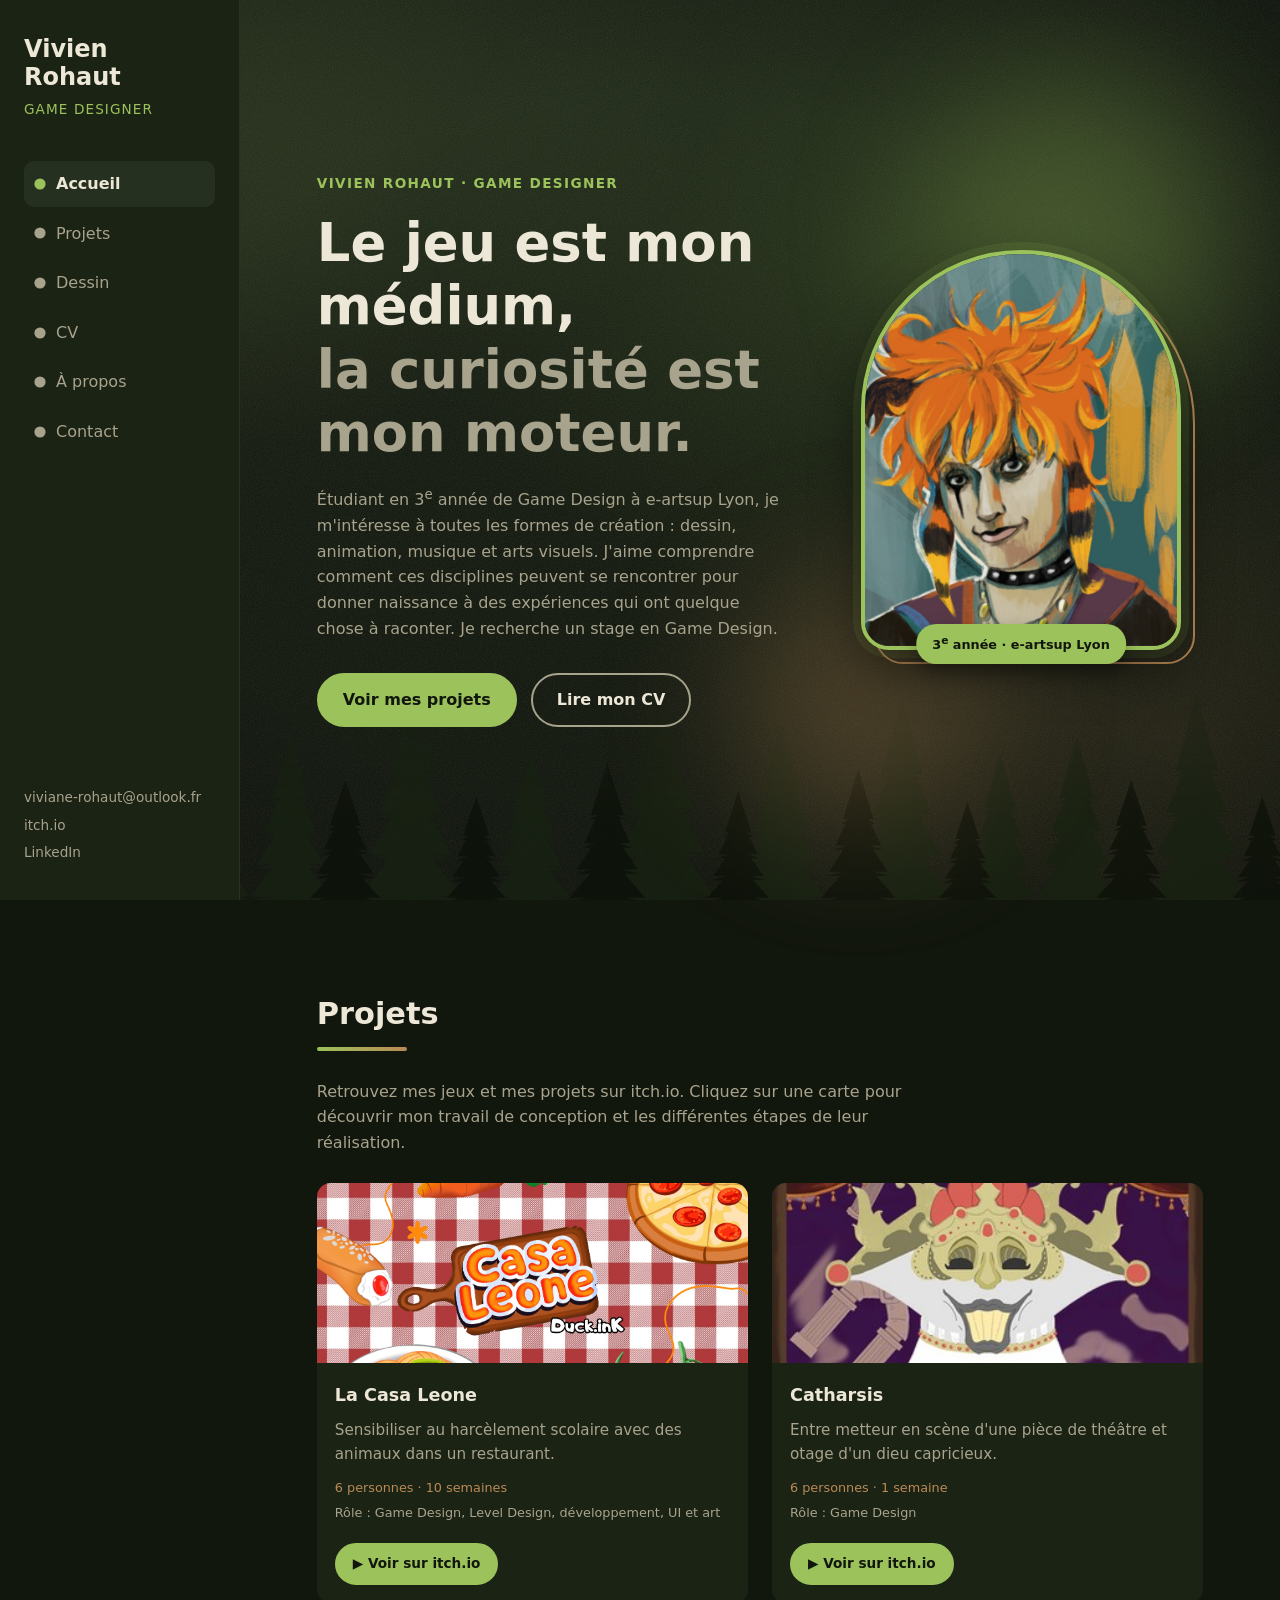
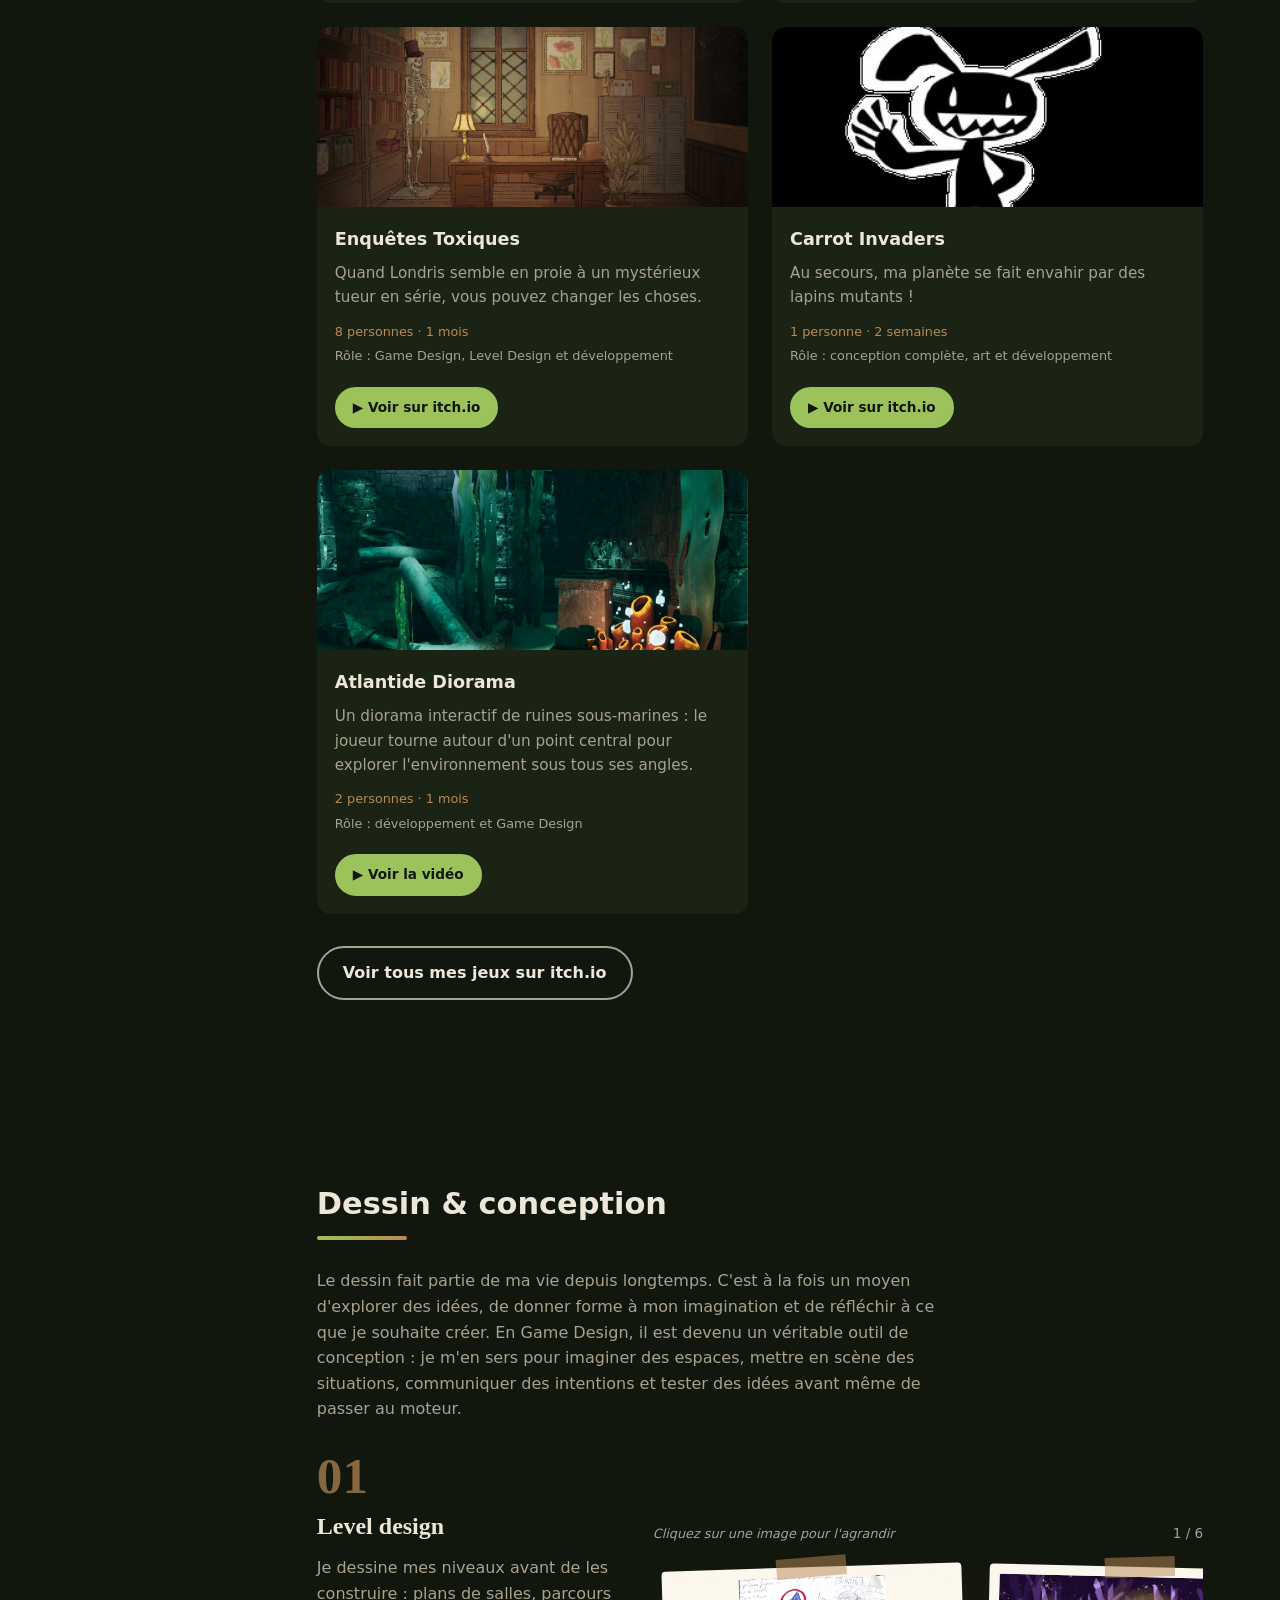
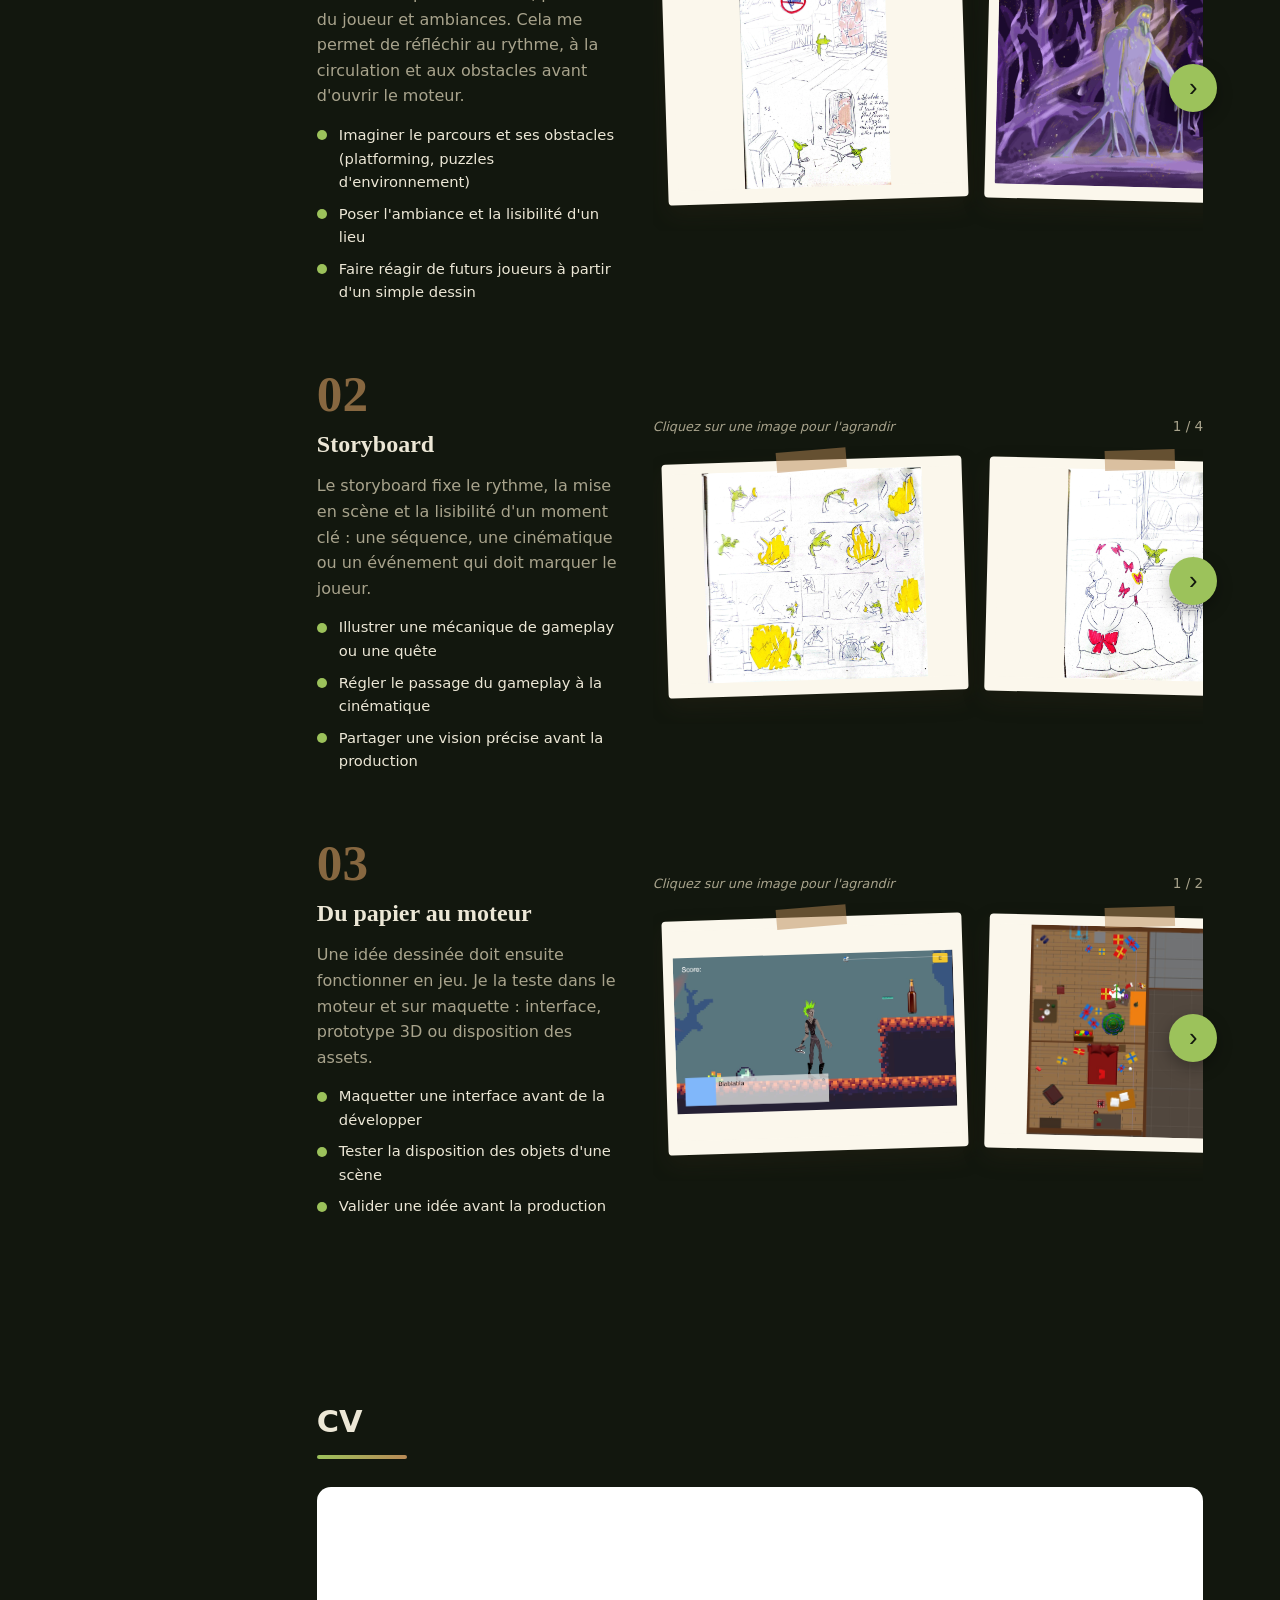
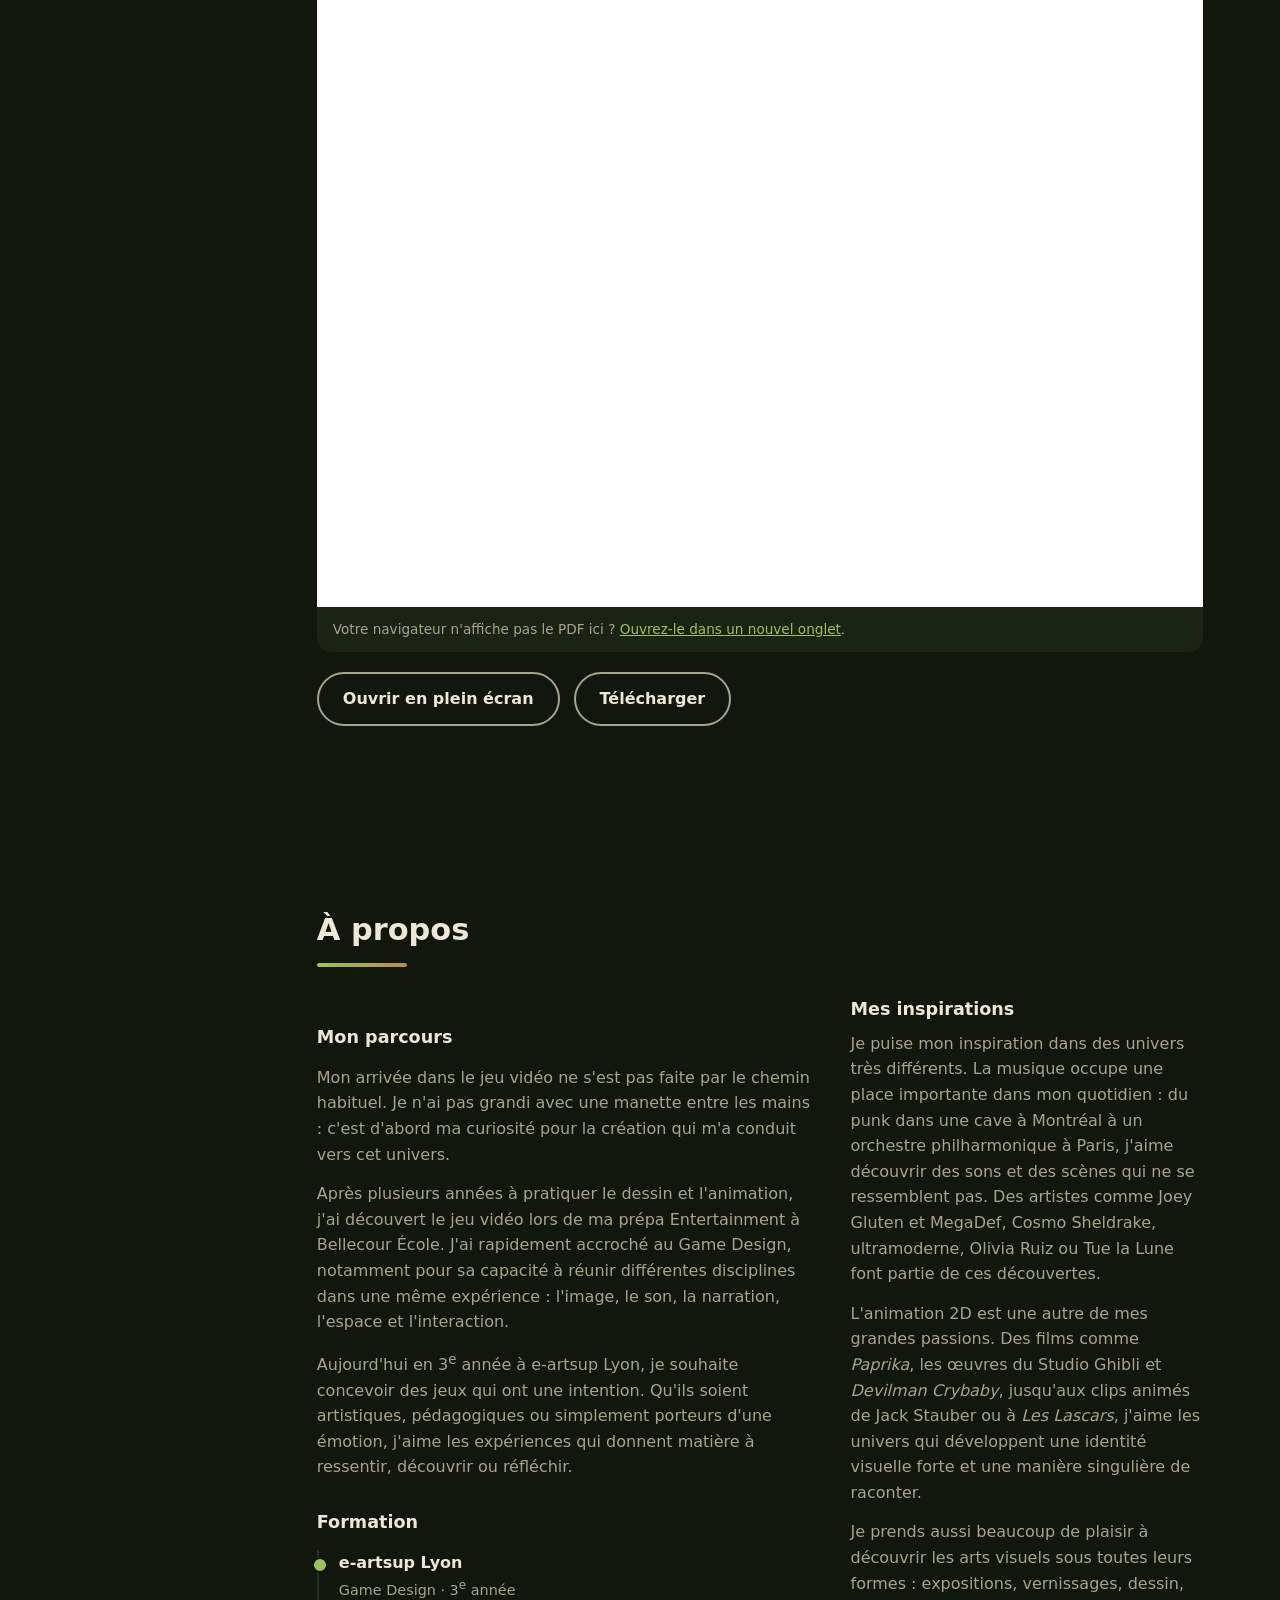
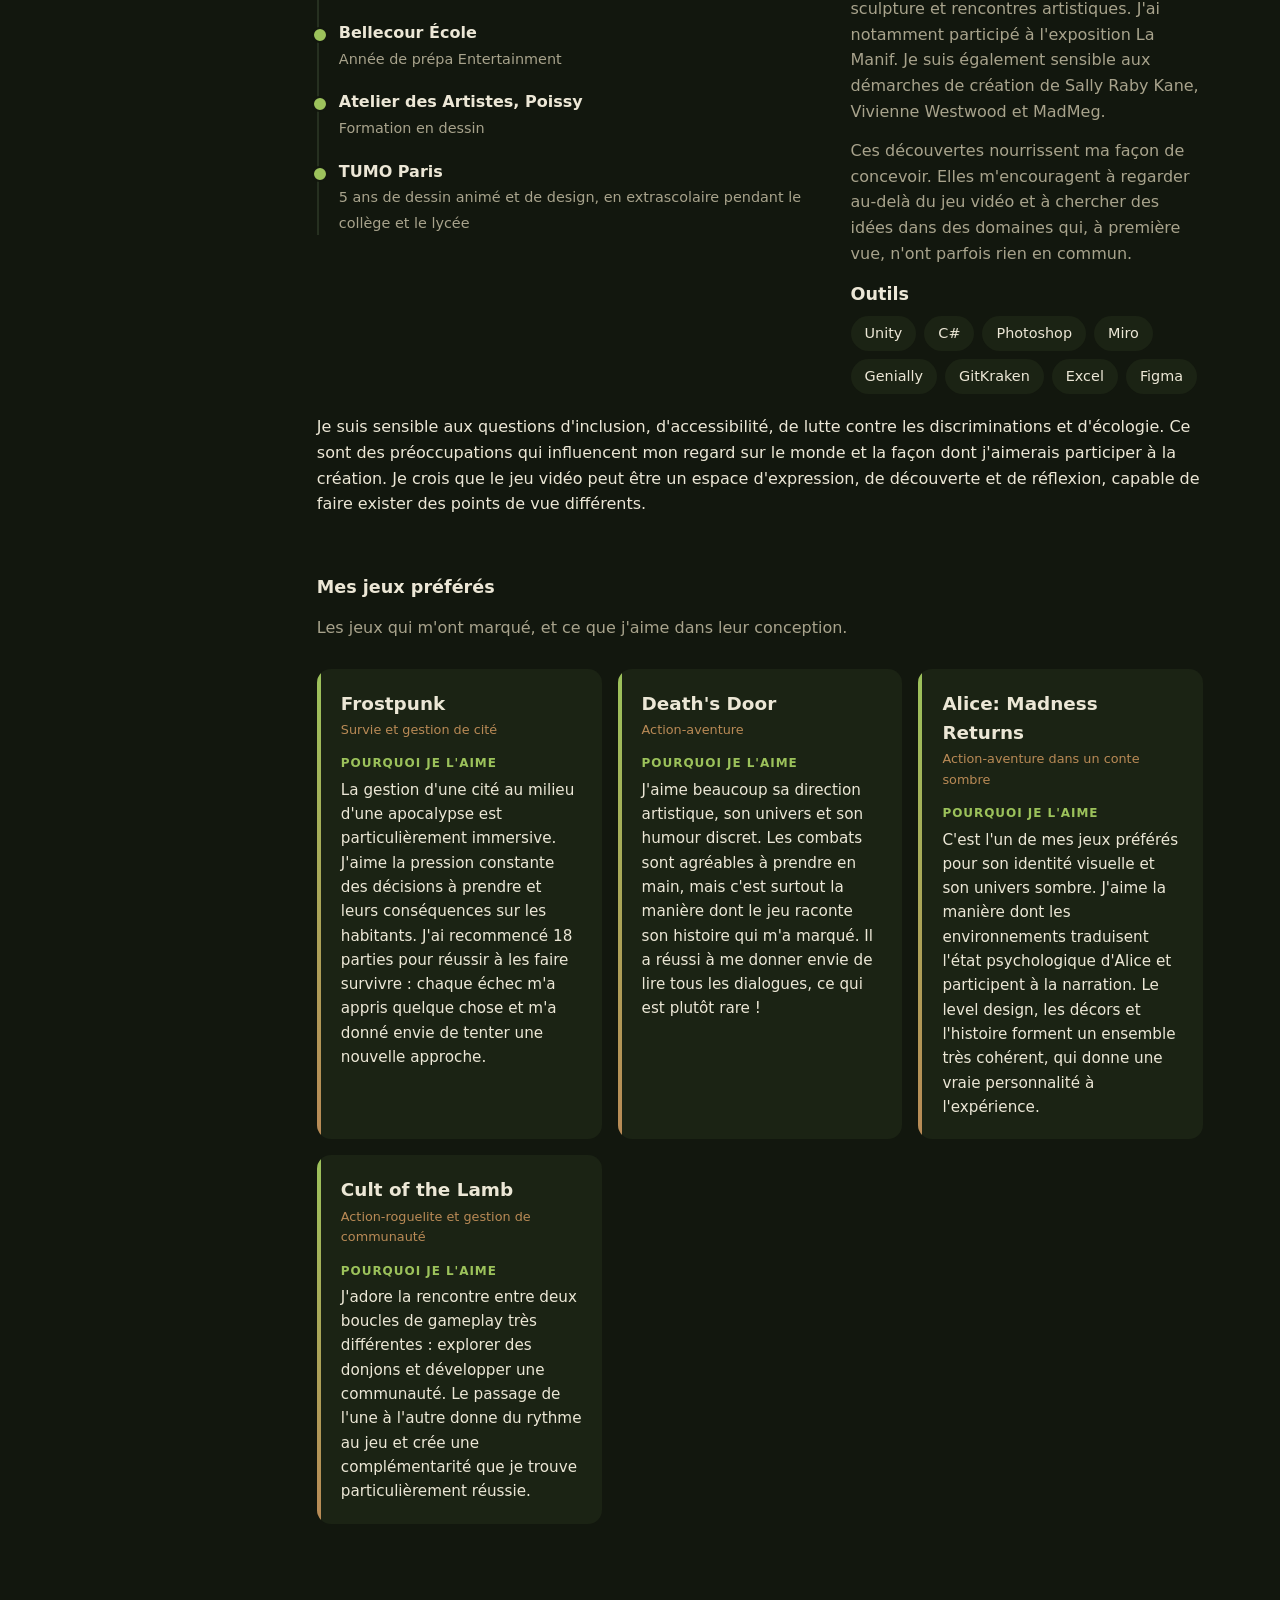
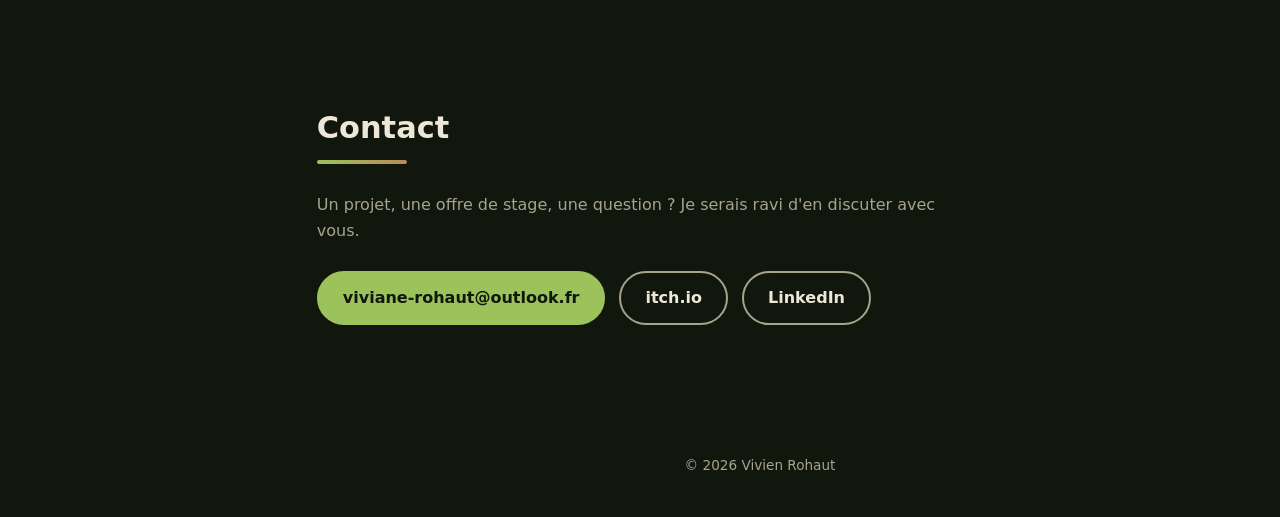
==== commit 7c4c8759: "changement du A propos" ====
--- a/index.html
+++ b/index.html
@@ -1,14 +1,18 @@
 <!DOCTYPE html>
 <html lang="fr">
+
 <head>
   <meta charset="UTF-8">
   <meta name="viewport" content="width=device-width, initial-scale=1">
   <title>Vivien Rohaut – Game Designer</title>
-  <meta name="description" content="Portfolio de Vivien Rohaut, étudiant en game design à e-artsup Lyon.">
-  <link rel="icon" href="data:image/svg+xml,<svg xmlns=%22http://www.w3.org/2000/svg%22 viewBox=%220 0 100 100%22><text y=%22.9em%22 font-size=%2290%22>🌲</text></svg>">
+  <meta name="description"
+    content="Portfolio de Vivien Rohaut, étudiant en Game Design à e-artsup Lyon. Entre dessin, animation, musique et création de jeux vidéo.">
+  <link rel="icon"
+    href="data:image/svg+xml,<svg xmlns=%22http://www.w3.org/2000/svg%22 viewBox=%220 0 100 100%22><text y=%22.9em%22 font-size=%2290%22>🌲</text></svg>">
   <link rel="stylesheet" href="style.css">
   <script src="script.js" defer></script>
 </head>
+
 <body>
 
   <div class="progress" aria-hidden="true"></div>
@@ -42,14 +46,25 @@
     <section id="accueil" class="hero">
       <div class="blob blob-1"></div>
       <div class="blob blob-2"></div>
+
       <div class="hero-inner">
         <div class="hero-text">
           <p class="eyebrow" data-reveal>Vivien Rohaut · Game Designer</p>
+
           <h1 data-reveal>
-            Je conçois des expériences de jeu
-            <br><span class="soft">qui donnent envie de rejouer.</span>
+            Le jeu est mon médium,
+            <br><span class="soft">la curiosité est mon moteur.</span>
           </h1>
-          <p class="lead" data-reveal>Étudiant en 3<sup>e</sup> année de Game Design à e-artsup Lyon. Je dessine mes idées pour les rendre concrètes dès la préproduction. Je recherche un stage en Game Design.</p>
+
+          <p class="lead" data-reveal>
+            Étudiant en 3<sup>e</sup> année de Game Design à e-artsup Lyon,
+            je m'intéresse à toutes les formes de création : dessin,
+            animation, musique et arts visuels. J'aime comprendre
+            comment ces disciplines peuvent se rencontrer pour donner
+            naissance à des expériences qui ont quelque chose à raconter.
+            Je recherche un stage en Game Design.
+          </p>
+
           <div class="buttons" data-reveal>
             <a class="btn" href="#projets">Voir mes projets</a>
             <a class="btn btn-outline" href="#cv">Lire mon CV</a>
@@ -59,8 +74,8 @@
         <div class="portrait">
           <div class="portrait-frame">
             <svg class="portrait-silhouette" viewBox="0 0 200 250" aria-hidden="true" focusable="false">
-              <path class="sil-body" d="M10 250 C10 178 55 148 100 148 C145 148 190 178 190 250 Z"/>
-              <circle class="sil-head" cx="100" cy="90" r="48"/>
+              <path class="sil-body" d="M10 250 C10 178 55 148 100 148 C145 148 190 178 190 250 Z" />
+              <circle class="sil-head" cx="100" cy="90" r="48" />
             </svg>
             <span class="portrait-hint">Ma photo ici</span>
             <img src="images/vivien.jpg" alt="Portrait de Vivien Rohaut">
@@ -73,78 +88,97 @@
     <!-- PROJETS -->
     <section id="projets">
       <h2 data-reveal>Projets</h2>
-      <p class="section-intro" data-reveal>Retrouvez mes jeux et mes projets sur itch.io. Cliquez sur une carte pour voir mon travail de conception.</p>
+      <p class="section-intro" data-reveal>
+        Retrouvez mes jeux et mes projets sur itch.io. Cliquez sur une carte
+        pour découvrir mon travail de conception et les différentes étapes
+        de leur réalisation.
+      </p>
 
       <div class="grid">
 
         <article class="card" data-reveal>
           <a class="card-link" href="la-casa-leone.html">
-            <div class="thumb"><img src="images/la-casa-leone.jpg" alt="Capture de La Casa Leone"></div>
+            <div class="thumb">
+              <img src="images/la-casa-leone.jpg" alt="Capture de La Casa Leone">
+            </div>
             <div class="card-body">
               <h3>La Casa Leone</h3>
-              <p>Sensibiliser au harcèlement scolaire avec des minions animaux dans un restaurant.</p>
+              <p>Sensibiliser au harcèlement scolaire avec des animaux dans un restaurant.</p>
               <span class="tags">6 personnes · 10 semaines</span>
-              <span class="card-role">Rôle : Game design, level design, développement, UI et art</span>
+              <span class="card-role">Rôle : Game Design, Level Design, développement, UI et art</span>
             </div>
           </a>
           <div class="card-actions">
-            <a class="mini-btn" href="https://viviwise.itch.io/la-casa-leone" target="_blank" rel="noopener">▶ Voir sur itch.io</a>
+            <a class="mini-btn" href="https://viviwise.itch.io/la-casa-leone" target="_blank" rel="noopener">▶ Voir sur
+              itch.io</a>
           </div>
         </article>
 
         <article class="card" data-reveal>
           <a class="card-link" href="catharsis.html">
-            <div class="thumb"><img src="images/catharsis.jpg" alt="Capture de Catharsis"></div>
+            <div class="thumb">
+              <img src="images/catharsis.jpg" alt="Capture de Catharsis">
+            </div>
             <div class="card-body">
               <h3>Catharsis</h3>
               <p>Entre metteur en scène d'une pièce de théâtre et otage d'un dieu capricieux.</p>
               <span class="tags">6 personnes · 1 semaine</span>
-              <span class="card-role">Rôle : Game design</span>
+              <span class="card-role">Rôle : Game Design</span>
             </div>
           </a>
           <div class="card-actions">
-            <a class="mini-btn" href="https://inkscience.itch.io/catharsis" target="_blank" rel="noopener">▶ Voir sur itch.io</a>
+            <a class="mini-btn" href="https://inkscience.itch.io/catharsis" target="_blank" rel="noopener">▶ Voir sur
+              itch.io</a>
           </div>
         </article>
 
         <article class="card" data-reveal>
           <a class="card-link" href="enquetes-toxiques.html">
-            <div class="thumb"><img src="images/enquetes-toxiques.jpg" alt="Capture de Enquêtes Toxiques"></div>
+            <div class="thumb">
+              <img src="images/enquetes-toxiques.jpg" alt="Capture de Enquêtes Toxiques">
+            </div>
             <div class="card-body">
               <h3>Enquêtes Toxiques</h3>
               <p>Quand Londris semble en proie à un mystérieux tueur en série, vous pouvez changer les choses.</p>
               <span class="tags">8 personnes · 1 mois</span>
-              <span class="card-role">Rôle : Game design, level design et développement</span>
+              <span class="card-role">Rôle : Game Design, Level Design et développement</span>
             </div>
           </a>
           <div class="card-actions">
-            <a class="mini-btn" href="https://kaci2000.itch.io/les-enquetes-toxiques" target="_blank" rel="noopener">▶ Voir sur itch.io</a>
+            <a class="mini-btn" href="https://kaci2000.itch.io/les-enquetes-toxiques" target="_blank" rel="noopener">▶
+              Voir sur itch.io</a>
           </div>
         </article>
 
         <article class="card" data-reveal>
           <a class="card-link" href="carrot-invaders.html">
-            <div class="thumb"><img src="images/carrot-invaders.jpg" alt="Capture de Carrot Invaders"></div>
+            <div class="thumb">
+              <img src="images/carrot-invaders.jpg" alt="Capture de Carrot Invaders">
+            </div>
             <div class="card-body">
               <h3>Carrot Invaders</h3>
-              <p>AU SECOURS, ma planète se fait envahir par des lapins mutants !</p>
+              <p>Au secours, ma planète se fait envahir par des lapins mutants !</p>
               <span class="tags">1 personne · 2 semaines</span>
-              <span class="card-role">Rôle : Tout : art, développement et design</span>
+              <span class="card-role">Rôle : conception complète, art et développement</span>
             </div>
           </a>
           <div class="card-actions">
-            <a class="mini-btn" href="https://viviwise.itch.io/carrotinvaders" target="_blank" rel="noopener">▶ Voir sur itch.io</a>
+            <a class="mini-btn" href="https://viviwise.itch.io/carrotinvaders" target="_blank" rel="noopener">▶ Voir sur
+              itch.io</a>
           </div>
         </article>
 
         <article class="card" data-reveal>
           <a class="card-link" href="atlantide-diorama.html">
-            <div class="thumb"><img src="images/atlantide-diorama.jpg" alt="Capture de Atlantide Diorama"></div>
+            <div class="thumb">
+              <img src="images/atlantide-diorama.jpg" alt="Capture de Atlantide Diorama">
+            </div>
             <div class="card-body">
               <h3>Atlantide Diorama</h3>
-              <p>Un diorama interactif de ruines sous-marines : le joueur tourne autour d'un point central pour explorer l'environnement sous tous ses angles.</p>
+              <p>Un diorama interactif de ruines sous-marines : le joueur tourne autour d'un point central pour explorer
+                l'environnement sous tous ses angles.</p>
               <span class="tags">2 personnes · 1 mois</span>
-              <span class="card-role">Rôle : Développement et game design</span>
+              <span class="card-role">Rôle : développement et Game Design</span>
             </div>
           </a>
           <div class="card-actions">
@@ -155,14 +189,24 @@
       </div>
 
       <div class="buttons itch-all" data-reveal>
-        <a class="btn btn-outline" href="https://viviwise.itch.io/" target="_blank" rel="noopener">Voir tous mes jeux sur itch.io</a>
+        <a class="btn btn-outline" href="https://viviwise.itch.io/" target="_blank" rel="noopener">Voir tous mes jeux
+          sur itch.io</a>
       </div>
     </section>
 
     <!-- DESSIN & CONCEPTION -->
     <section id="art">
       <h2 data-reveal>Dessin &amp; conception</h2>
-      <p class="section-intro" data-reveal>Je ne dessine pas pour illustrer un jeu fini : je dessine pour le penser. Un croquis permet de tester une idée en quelques minutes, de la faire comprendre à toute l'équipe et de corriger le tir avant d'avoir écrit une seule ligne de code. Voici trois façons dont le dessin nourrit ma conception.</p>
+
+      <p class="section-intro" data-reveal>
+        Le dessin fait partie de ma vie depuis longtemps. C'est à la fois
+        un moyen d'explorer des idées, de donner forme à mon imagination
+        et de réfléchir à ce que je souhaite créer. En Game Design,
+        il est devenu un véritable outil de conception : je m'en sers
+        pour imaginer des espaces, mettre en scène des situations,
+        communiquer des intentions et tester des idées avant même
+        de passer au moteur.
+      </p>
 
       <!-- Pour ajouter une image : copie un bloc <figure class="art"> dans la série voulue et change le nom du fichier (images/art/…). -->
 
@@ -170,52 +214,76 @@
         <div class="chapter-text" data-reveal>
           <span class="chapter-num">01</span>
           <h3>Level design</h3>
-          <p class="chapter-why">Je dessine mes niveaux avant de les construire : plans de salles, parcours du joueur et ambiances. Cela me permet de tester le rythme et de placer les obstacles avant d'ouvrir le moteur.</p>
+          <p class="chapter-why">
+            Je dessine mes niveaux avant de les construire : plans de salles,
+            parcours du joueur et ambiances. Cela me permet de réfléchir
+            au rythme, à la circulation et aux obstacles avant d'ouvrir le moteur.
+          </p>
           <ul class="chapter-points">
             <li>Imaginer le parcours et ses obstacles (platforming, puzzles d'environnement)</li>
             <li>Poser l'ambiance et la lisibilité d'un lieu</li>
             <li>Faire réagir de futurs joueurs à partir d'un simple dessin</li>
           </ul>
         </div>
+
         <div class="art-group" data-reveal>
           <div class="art-head">
             <span class="art-hint">Cliquez sur une image pour l'agrandir</span>
             <span class="art-count"></span>
           </div>
+
           <div class="carousel">
             <button type="button" class="car-btn car-prev" aria-label="Images précédentes">‹</button>
+
             <div class="car-track" tabindex="0" role="region" aria-label="Série : Level design">
-            <figure class="art">
-              <button type="button" class="art-btn" data-caption="Niveau de bibliothèque d'un jeu en cours : un monstre bouche la sortie. Deux solutions : se débarrasser de tout ce qui fait du bruit pour lui faire plaisir, ou provoquer un vacarme énorme pour le faire fuir">
-                <img src="images/art/niveau-1.jpg" alt="Croquis d'un niveau de bibliothèque avec un monstre devant la sortie">
-              </button>
-            </figure>
-            <figure class="art">
-              <button type="button" class="art-btn" data-caption="Boss fight dans une clairière de forêt magique : un monstre gluant et violet se dissipe dans la boue pour attaquer le joueur par surprise">
-                <img src="images/art/niveau-2.jpg" alt="Illustration d'une forêt violette avec une créature aux yeux jaunes">
-              </button>
-            </figure>
-            <figure class="art">
-              <button type="button" class="art-btn" data-caption="Ambiance d'une zone de passage dans un jeu où l'on incarne une sirène">
-                <img src="images/art/niveau-3.jpg" alt="Illustration d'un décor sous-marin aux algues vertes">
-              </button>
-            </figure>
-            <figure class="art">
-              <button type="button" class="art-btn" data-caption="Niveau d'une cabane de sorcier, dessiné pour demander à des joueurs ce qu'ils voudraient y faire. Leurs réponses sont croquées en bas de la page">
-                <img src="images/art/niveau-4.jpg" alt="Croquis d'une cabane avec un chaudron, des étagères et de petits personnages verts">
-              </button>
-            </figure>
-            <figure class="art">
-              <button type="button" class="art-btn" data-caption="Exercice de cadrage : la vision caméra d'un jeu en monde ouvert, avec un dragon vert devant des montagnes enneigées">
-                <img src="images/art/niveau-5.jpg" alt="Illustration d'un dragon vert devant des montagnes enneigées et un ciel nuageux">
-              </button>
-            </figure>
-            <figure class="art">
-              <button type="button" class="art-btn" data-caption="Ambiance d'une grotte de gobelins : un nain qui creusait découvre pour la première fois l'antre de la tribu">
-                <img src="images/art/niveau-6.jpg" alt="Silhouettes de gobelins dansant autour d'un feu dans une grotte">
-              </button>
-            </figure>
-            </div>
+              <figure class="art">
+                <button type="button" class="art-btn"
+                  data-caption="Niveau de bibliothèque d'un jeu en cours : un monstre bouche la sortie. Deux solutions : se débarrasser de tout ce qui fait du bruit pour lui faire plaisir, ou provoquer un vacarme énorme pour le faire fuir">
+                  <img src="images/art/niveau-1.jpg"
+                    alt="Croquis d'un niveau de bibliothèque avec un monstre devant la sortie">
+                </button>
+              </figure>
+
+              <figure class="art">
+                <button type="button" class="art-btn"
+                  data-caption="Boss fight dans une clairière de forêt magique : un monstre gluant et violet se dissipe dans la boue pour attaquer le joueur par surprise">
+                  <img src="images/art/niveau-2.jpg"
+                    alt="Illustration d'une forêt violette avec une créature aux yeux jaunes">
+                </button>
+              </figure>
+
+              <figure class="art">
+                <button type="button" class="art-btn"
+                  data-caption="Ambiance d'une zone de passage dans un jeu où l'on incarne une sirène">
+                  <img src="images/art/niveau-3.jpg" alt="Illustration d'un décor sous-marin aux algues vertes">
+                </button>
+              </figure>
+
+              <figure class="art">
+                <button type="button" class="art-btn"
+                  data-caption="Niveau d'une cabane de sorcier, dessiné pour demander à des joueurs ce qu'ils voudraient y faire. Leurs réponses sont croquées en bas de la page">
+                  <img src="images/art/niveau-4.jpg"
+                    alt="Croquis d'une cabane avec un chaudron, des étagères et de petits personnages verts">
+                </button>
+              </figure>
+
+              <figure class="art">
+                <button type="button" class="art-btn"
+                  data-caption="Exercice de cadrage : la vision caméra d'un jeu en monde ouvert, avec un dragon vert devant des montagnes enneigées">
+                  <img src="images/art/niveau-5.jpg"
+                    alt="Illustration d'un dragon vert devant des montagnes enneigées et un ciel nuageux">
+                </button>
+              </figure>
+
+              <figure class="art">
+                <button type="button" class="art-btn"
+                  data-caption="Ambiance d'une grotte de gobelins : un nain qui creusait découvre pour la première fois l'antre de la tribu">
+                  <img src="images/art/niveau-6.jpg"
+                    alt="Silhouettes de gobelins dansant autour d'un feu dans une grotte">
+                </button>
+              </figure>
+            </div>
+
             <button type="button" class="car-btn car-next" aria-label="Images suivantes">›</button>
           </div>
         </div>
@@ -225,42 +293,59 @@
         <div class="chapter-text" data-reveal>
           <span class="chapter-num">02</span>
           <h3>Storyboard</h3>
-          <p class="chapter-why">Le storyboard fixe le rythme, la mise en scène et la lisibilité d'un moment clé : une séquence, une cinématique, un événement qui doit marquer le joueur.</p>
+          <p class="chapter-why">
+            Le storyboard fixe le rythme, la mise en scène et la lisibilité
+            d'un moment clé : une séquence, une cinématique ou un événement
+            qui doit marquer le joueur.
+          </p>
           <ul class="chapter-points">
             <li>Illustrer une mécanique de gameplay ou une quête</li>
             <li>Régler le passage du gameplay à la cinématique</li>
             <li>Partager une vision précise avant la production</li>
           </ul>
         </div>
+
         <div class="art-group" data-reveal>
           <div class="art-head">
             <span class="art-hint">Cliquez sur une image pour l'agrandir</span>
             <span class="art-count"></span>
           </div>
+
           <div class="carousel">
             <button type="button" class="car-btn car-prev" aria-label="Images précédentes">‹</button>
+
             <div class="car-track" tabindex="0" role="region" aria-label="Série : Storyboard">
-            <figure class="art">
-              <button type="button" class="art-btn" data-caption="Storyboard de la mécanique des éléments d'un jeu d'infiltration et de puzzle en cours : le feu enflamme le bois sec et la paille, les détruit et ouvre des passages">
-                <img src="images/art/storyboard-1.jpg" alt="Storyboard en douze cases : un petit personnage vert et un feu">
-              </button>
-            </figure>
-            <figure class="art">
-              <button type="button" class="art-btn" data-caption="Quête du jeu d'infiltration : voler un ruban sans se faire repérer">
-                <img src="images/art/storyboard-2.jpg" alt="Croquis d'une scène avec une dame à rubans rouges et un petit personnage jouant du violon">
-              </button>
-            </figure>
-            <figure class="art">
-              <button type="button" class="art-btn" data-caption="Storyboard (1/2) : passage du gameplay à la cinématique dans un jeu où l'on joue une sirène. En jeu, un petit poisson tente d'intimider la sirène, qui le repousse d'un coup de queue">
-                <img src="images/art/storyboard-3.jpg" alt="Storyboard de la sirène, première page : séquence en jeu">
-              </button>
-            </figure>
-            <figure class="art">
-              <button type="button" class="art-btn" data-caption="Storyboard (2/2) : la cinématique. Le poisson-globe se gonfle, bloque le passage et provoque la sirène en duel, puis la caméra reprend la vue du jeu">
-                <img src="images/art/storyboard-4.jpg" alt="Storyboard de la sirène, deuxième page : cinématique">
-              </button>
-            </figure>
-            </div>
+              <figure class="art">
+                <button type="button" class="art-btn"
+                  data-caption="Storyboard de la mécanique des éléments d'un jeu d'infiltration et de puzzle en cours : le feu enflamme le bois sec et la paille, les détruit et ouvre des passages">
+                  <img src="images/art/storyboard-1.jpg"
+                    alt="Storyboard en douze cases : un petit personnage vert et un feu">
+                </button>
+              </figure>
+
+              <figure class="art">
+                <button type="button" class="art-btn"
+                  data-caption="Quête du jeu d'infiltration : voler un ruban sans se faire repérer">
+                  <img src="images/art/storyboard-2.jpg"
+                    alt="Croquis d'une scène avec une dame à rubans rouges et un petit personnage jouant du violon">
+                </button>
+              </figure>
+
+              <figure class="art">
+                <button type="button" class="art-btn"
+                  data-caption="Storyboard (1/2) : passage du gameplay à la cinématique dans un jeu où l'on joue une sirène. En jeu, un petit poisson tente d'intimider la sirène, qui le repousse d'un coup de queue">
+                  <img src="images/art/storyboard-3.jpg" alt="Storyboard de la sirène, première page : séquence en jeu">
+                </button>
+              </figure>
+
+              <figure class="art">
+                <button type="button" class="art-btn"
+                  data-caption="Storyboard (2/2) : la cinématique. Le poisson-globe se gonfle, bloque le passage et provoque la sirène en duel, puis la caméra reprend la vue du jeu">
+                  <img src="images/art/storyboard-4.jpg" alt="Storyboard de la sirène, deuxième page : cinématique">
+                </button>
+              </figure>
+            </div>
+
             <button type="button" class="car-btn car-next" aria-label="Images suivantes">›</button>
           </div>
         </div>
@@ -270,32 +355,44 @@
         <div class="chapter-text" data-reveal>
           <span class="chapter-num">03</span>
           <h3>Du papier au moteur</h3>
-          <p class="chapter-why">Une idée dessinée doit ensuite fonctionner en jeu. Je la teste dans le moteur et sur maquette : interface, prototype 3D, disposition des assets.</p>
+          <p class="chapter-why">
+            Une idée dessinée doit ensuite fonctionner en jeu. Je la teste
+            dans le moteur et sur maquette : interface, prototype 3D
+            ou disposition des assets.
+          </p>
           <ul class="chapter-points">
             <li>Maquetter une interface avant de la développer</li>
             <li>Tester la disposition des objets d'une scène</li>
             <li>Valider une idée avant la production</li>
           </ul>
         </div>
+
         <div class="art-group" data-reveal>
           <div class="art-head">
             <span class="art-hint">Cliquez sur une image pour l'agrandir</span>
             <span class="art-count"></span>
           </div>
+
           <div class="carousel">
             <button type="button" class="car-btn car-prev" aria-label="Images précédentes">‹</button>
+
             <div class="car-track" tabindex="0" role="region" aria-label="Série : Du papier au moteur">
-            <figure class="art">
-              <button type="button" class="art-btn" data-caption="Mockup de l'interface (UI) possible d'un jeu : dialogue, score et indication d'interaction">
-                <img src="images/art/moteur-1.jpg" alt="Maquette d'interface d'un jeu 2D avec un personnage à crête verte et une boîte de dialogue">
-              </button>
-            </figure>
-            <figure class="art">
-              <button type="button" class="art-btn" data-caption="Prototype 3D d'un jeu VR fait sur Unity en une semaine : mettre tous les objets de la pièce dans la hotte du Père Noël le plus vite possible. Ce plan m'a servi à tester la disposition des assets">
-                <img src="images/art/moteur-2.jpg" alt="Vue de dessus d'une pièce avec des meubles et des cadeaux">
-              </button>
-            </figure>
-            </div>
+              <figure class="art">
+                <button type="button" class="art-btn"
+                  data-caption="Mockup de l'interface (UI) possible d'un jeu : dialogue, score et indication d'interaction">
+                  <img src="images/art/moteur-1.jpg"
+                    alt="Maquette d'interface d'un jeu 2D avec un personnage à crête verte et une boîte de dialogue">
+                </button>
+              </figure>
+
+              <figure class="art">
+                <button type="button" class="art-btn"
+                  data-caption="Prototype 3D d'un jeu VR fait sur Unity en une semaine : mettre tous les objets de la pièce dans la hotte du Père Noël le plus vite possible. Ce plan m'a servi à tester la disposition des assets">
+                  <img src="images/art/moteur-2.jpg" alt="Vue de dessus d'une pièce avec des meubles et des cadeaux">
+                </button>
+              </figure>
+            </div>
+
             <button type="button" class="car-btn car-next" aria-label="Images suivantes">›</button>
           </div>
         </div>
@@ -305,10 +402,15 @@
     <!-- CV -->
     <section id="cv">
       <h2 data-reveal>CV</h2>
+
       <div class="cv-frame" data-reveal>
         <iframe src="cv.pdf#view=FitH" title="CV de Vivien Rohaut"></iframe>
-        <p class="cv-fallback">Votre navigateur n'affiche pas le PDF ici ? <a href="cv.pdf" target="_blank" rel="noopener">Ouvrez-le dans un nouvel onglet</a>.</p>
-      </div>
+        <p class="cv-fallback">
+          Votre navigateur n'affiche pas le PDF ici ?
+          <a href="cv.pdf" target="_blank" rel="noopener">Ouvrez-le dans un nouvel onglet</a>.
+        </p>
+      </div>
+
       <div class="buttons" data-reveal>
         <a class="btn btn-outline" href="cv.pdf" target="_blank" rel="noopener">Ouvrir en plein écran</a>
         <a class="btn btn-outline" href="cv.pdf" download>Télécharger</a>
@@ -318,59 +420,182 @@
     <!-- À PROPOS -->
     <section id="apropos">
       <h2 data-reveal>À propos</h2>
+
       <div class="about-grid">
         <div>
-          <p data-reveal>Étudiant en 3<sup>e</sup> année de Game Design à e-artsup Lyon, je viens du dessin : atelier à Poissy, année de prépa Entertainment à Bellecour École, et cinq ans de dessin animé et de design à TUMO Paris pendant le collège et le lycée.</p>
-          <p data-reveal>Ce bagage me permet de visualiser et de présenter rapidement mes idées de gameplay, d'ambiance et d'interface, avant même qu'un prototype existe.</p>
+          <h3 class="subtitle" data-reveal>Mon parcours</h3>
+
+          <p data-reveal>
+            Mon arrivée dans le jeu vidéo ne s'est pas faite par le chemin
+            habituel. Je n'ai pas grandi avec une manette entre les mains :
+            c'est d'abord ma curiosité pour la création qui m'a conduit
+            vers cet univers.
+          </p>
+
+          <p data-reveal>
+            Après plusieurs années à pratiquer le dessin et l'animation,
+            j'ai découvert le jeu vidéo lors de ma prépa Entertainment
+            à Bellecour École. J'ai rapidement accroché au Game Design,
+            notamment pour sa capacité à réunir différentes disciplines
+            dans une même expérience : l'image, le son, la narration,
+            l'espace et l'interaction.
+          </p>
+
+          <p data-reveal>
+            Aujourd'hui en 3<sup>e</sup> année à e-artsup Lyon, je souhaite
+            concevoir des jeux qui ont une intention. Qu'ils soient
+            artistiques, pédagogiques ou simplement porteurs d'une émotion,
+            j'aime les expériences qui donnent matière à ressentir,
+            découvrir ou réfléchir.
+          </p>
 
           <h3 class="subtitle" data-reveal>Formation</h3>
+
           <ul class="timeline" data-reveal>
-            <li><strong>e-artsup Lyon</strong><span>Game Design · 3<sup>e</sup> année</span></li>
-            <li><strong>Bellecour École</strong><span>Année de prépa Entertainment</span></li>
-            <li><strong>Atelier des Artistes, Poissy</strong><span>Formation en dessin</span></li>
-            <li><strong>TUMO Paris</strong><span>5 ans de dessin animé et de design (collège et lycée, en extrascolaire)</span></li>
+            <li>
+              <strong>e-artsup Lyon</strong>
+              <span>Game Design · 3<sup>e</sup> année</span>
+            </li>
+            <li>
+              <strong>Bellecour École</strong>
+              <span>Année de prépa Entertainment</span>
+            </li>
+            <li>
+              <strong>Atelier des Artistes, Poissy</strong>
+              <span>Formation en dessin</span>
+            </li>
+            <li>
+              <strong>TUMO Paris</strong>
+              <span>5 ans de dessin animé et de design, en extrascolaire pendant le collège et le lycée</span>
+            </li>
           </ul>
         </div>
 
         <div data-reveal>
-          <h3>Passions</h3>
+          <h3>Mes inspirations</h3>
+
+          <p>
+            Je puise mon inspiration dans des univers très différents.
+            La musique occupe une place importante dans mon quotidien :
+            du punk dans une cave à Montréal à un orchestre philharmonique
+            à Paris, j'aime découvrir des sons et des scènes qui ne se
+            ressemblent pas. Des artistes comme Joey Gluten et MegaDef,
+            Cosmo Sheldrake, ultramoderne, Olivia Ruiz ou Tue la Lune
+            font partie de ces découvertes.
+          </p>
+
+          <p>
+            L'animation 2D est une autre de mes grandes passions.
+            Des films comme <em>Paprika</em>, les œuvres du Studio Ghibli
+            et <em>Devilman Crybaby</em>, jusqu'aux clips animés de
+            Jack Stauber ou à <em>Les Lascars</em>, j'aime les univers
+            qui développent une identité visuelle forte et une manière
+            singulière de raconter.
+          </p>
+
+          <p>
+            Je prends aussi beaucoup de plaisir à découvrir les arts
+            visuels sous toutes leurs formes : expositions, vernissages,
+            dessin, sculpture et rencontres artistiques. J'ai notamment
+            participé à l'exposition La Manif. Je suis également sensible
+            aux démarches de création de Sally Raby Kane, Vivienne Westwood
+            et MadMeg.
+          </p>
+
+          <p>
+            Ces découvertes nourrissent ma façon de concevoir. Elles
+            m'encouragent à regarder au-delà du jeu vidéo et à chercher
+            des idées dans des domaines qui, à première vue, n'ont parfois
+            rien en commun.
+          </p>
+
+          <h3>Outils</h3>
+
           <ul class="chips">
-            <li>Dessin</li><li>Animation 2D</li><li>Game design</li><li>Jeux vidéo</li>
+            <li>Unity</li>
+            <li>C#</li>
+            <li>Photoshop</li>
+            <li>Miro</li>
+            <li>Genially</li>
+            <li>GitKraken</li>
+            <li>Excel</li>
+            <li>Figma</li>
           </ul>
-          <h3>Outils</h3>
-          <ul class="chips">
-            <li>Unity</li><li>C#</li><li>Photoshop</li><li>Miro</li><li>Genially</li><li>GitKraken</li><li>Excel</li><li>Figma</li>
-          </ul>
-        </div>
-      </div>
-
+        </div>
+      </div>
+
+      <div class="about-values" data-reveal>
+        <p>
+          Je suis sensible aux questions d'inclusion, d'accessibilité,
+          de lutte contre les discriminations et d'écologie. Ce sont
+          des préoccupations qui influencent mon regard sur le monde
+          et la façon dont j'aimerais participer à la création.
+          Je crois que le jeu vidéo peut être un espace d'expression,
+          de découverte et de réflexion, capable de faire exister
+          des points de vue différents.
+        </p>
+      </div>
+
+      <!-- JEUX PRÉFÉRÉS -->
       <div class="favs">
         <h3 class="subtitle" data-reveal>Mes jeux préférés</h3>
-        <p class="section-intro" data-reveal>Les jeux qui m'ont marqué, et pourquoi.</p>
+        <p class="section-intro" data-reveal>
+          Les jeux qui m'ont marqué, et ce que j'aime dans leur conception.
+        </p>
+
         <div class="fav-grid">
           <article class="fav" data-reveal>
             <h4>Frostpunk</h4>
             <span class="fav-genre">Survie et gestion de cité</span>
             <p class="fav-label">Pourquoi je l'aime</p>
-            <p class="fav-why">La partie gestion d'une cité en pleine apocalypse est immersive et vraiment stressante. J'ai recommencé 18 parties pour réussir à faire survivre mes citoyens et chaque échec était un apprentissage.</p>
+            <p class="fav-why">
+              La gestion d'une cité au milieu d'une apocalypse est
+              particulièrement immersive. J'aime la pression constante
+              des décisions à prendre et leurs conséquences sur les
+              habitants. J'ai recommencé 18 parties pour réussir à les
+              faire survivre : chaque échec m'a appris quelque chose
+              et m'a donné envie de tenter une nouvelle approche.
+            </p>
           </article>
+
           <article class="fav" data-reveal>
             <h4>Death's Door</h4>
             <span class="fav-genre">Action-aventure</span>
             <p class="fav-label">Pourquoi je l'aime</p>
-            <p class="fav-why">L'histoire est prenante, les combats sont agréables à faire et à refaire, et j'aime surtout sa direction artistique. De même l'humour subtil dans la narration m'a pour une fois donné envie de lire tous les dialogues.</p>
+            <p class="fav-why">
+              J'aime beaucoup sa direction artistique, son univers
+              et son humour discret. Les combats sont agréables à prendre
+              en main, mais c'est surtout la manière dont le jeu raconte
+              son histoire qui m'a marqué. Il a réussi à me donner envie
+              de lire tous les dialogues, ce qui est plutôt rare !
+            </p>
           </article>
+
           <article class="fav" data-reveal>
             <h4>Alice: Madness Returns</h4>
             <span class="fav-genre">Action-aventure dans un conte sombre</span>
             <p class="fav-label">Pourquoi je l'aime</p>
-            <p class="fav-why">J'aime beaucoup son style graphique ainsi que son histoire. Un Alice au Pays des Merveilles dans un monde corrodé par la folie du traumatisme.</p>
+            <p class="fav-why">
+              C'est l'un de mes jeux préférés pour son identité visuelle
+              et son univers sombre. J'aime la manière dont les
+              environnements traduisent l'état psychologique d'Alice
+              et participent à la narration. Le level design, les décors
+              et l'histoire forment un ensemble très cohérent, qui donne
+              une vraie personnalité à l'expérience.
+            </p>
           </article>
+
           <article class="fav" data-reveal>
             <h4>Cult of the Lamb</h4>
             <span class="fav-genre">Action-roguelite et gestion de communauté</span>
             <p class="fav-label">Pourquoi je l'aime</p>
-            <p class="fav-why">Sa partie gestion et sa partie donjon fonctionnent très bien ensemble, c'est ce passage de l'un à l'autre que j'adore.</p>
+            <p class="fav-why">
+              J'adore la rencontre entre deux boucles de gameplay très
+              différentes : explorer des donjons et développer une
+              communauté. Le passage de l'une à l'autre donne du rythme
+              au jeu et crée une complémentarité que je trouve
+              particulièrement réussie.
+            </p>
           </article>
         </div>
       </div>
@@ -379,18 +604,26 @@
     <!-- CONTACT -->
     <section id="contact">
       <h2 data-reveal>Contact</h2>
-      <p class="section-intro" data-reveal>Un projet, une offre, une question ? Écrivez-moi.</p>
+
+      <p class="section-intro" data-reveal>
+        Un projet, une offre de stage, une question ?
+        Je serais ravi d'en discuter avec vous.
+      </p>
+
       <div class="buttons" data-reveal>
         <a class="btn" href="mailto:viviane-rohaut@outlook.fr">viviane-rohaut@outlook.fr</a>
         <a class="btn btn-outline" href="https://viviwise.itch.io/" target="_blank" rel="noopener">itch.io</a>
-        <a class="btn btn-outline" href="https://www.linkedin.com/in/vivien-rohaut-04922b308" target="_blank" rel="noopener">LinkedIn</a>
+        <a class="btn btn-outline" href="https://www.linkedin.com/in/vivien-rohaut-04922b308" target="_blank"
+          rel="noopener">LinkedIn</a>
       </div>
     </section>
 
     <footer>
       <p>© 2026 Vivien Rohaut</p>
     </footer>
+
   </main>
 
 </body>
-</html>
+
+</html>
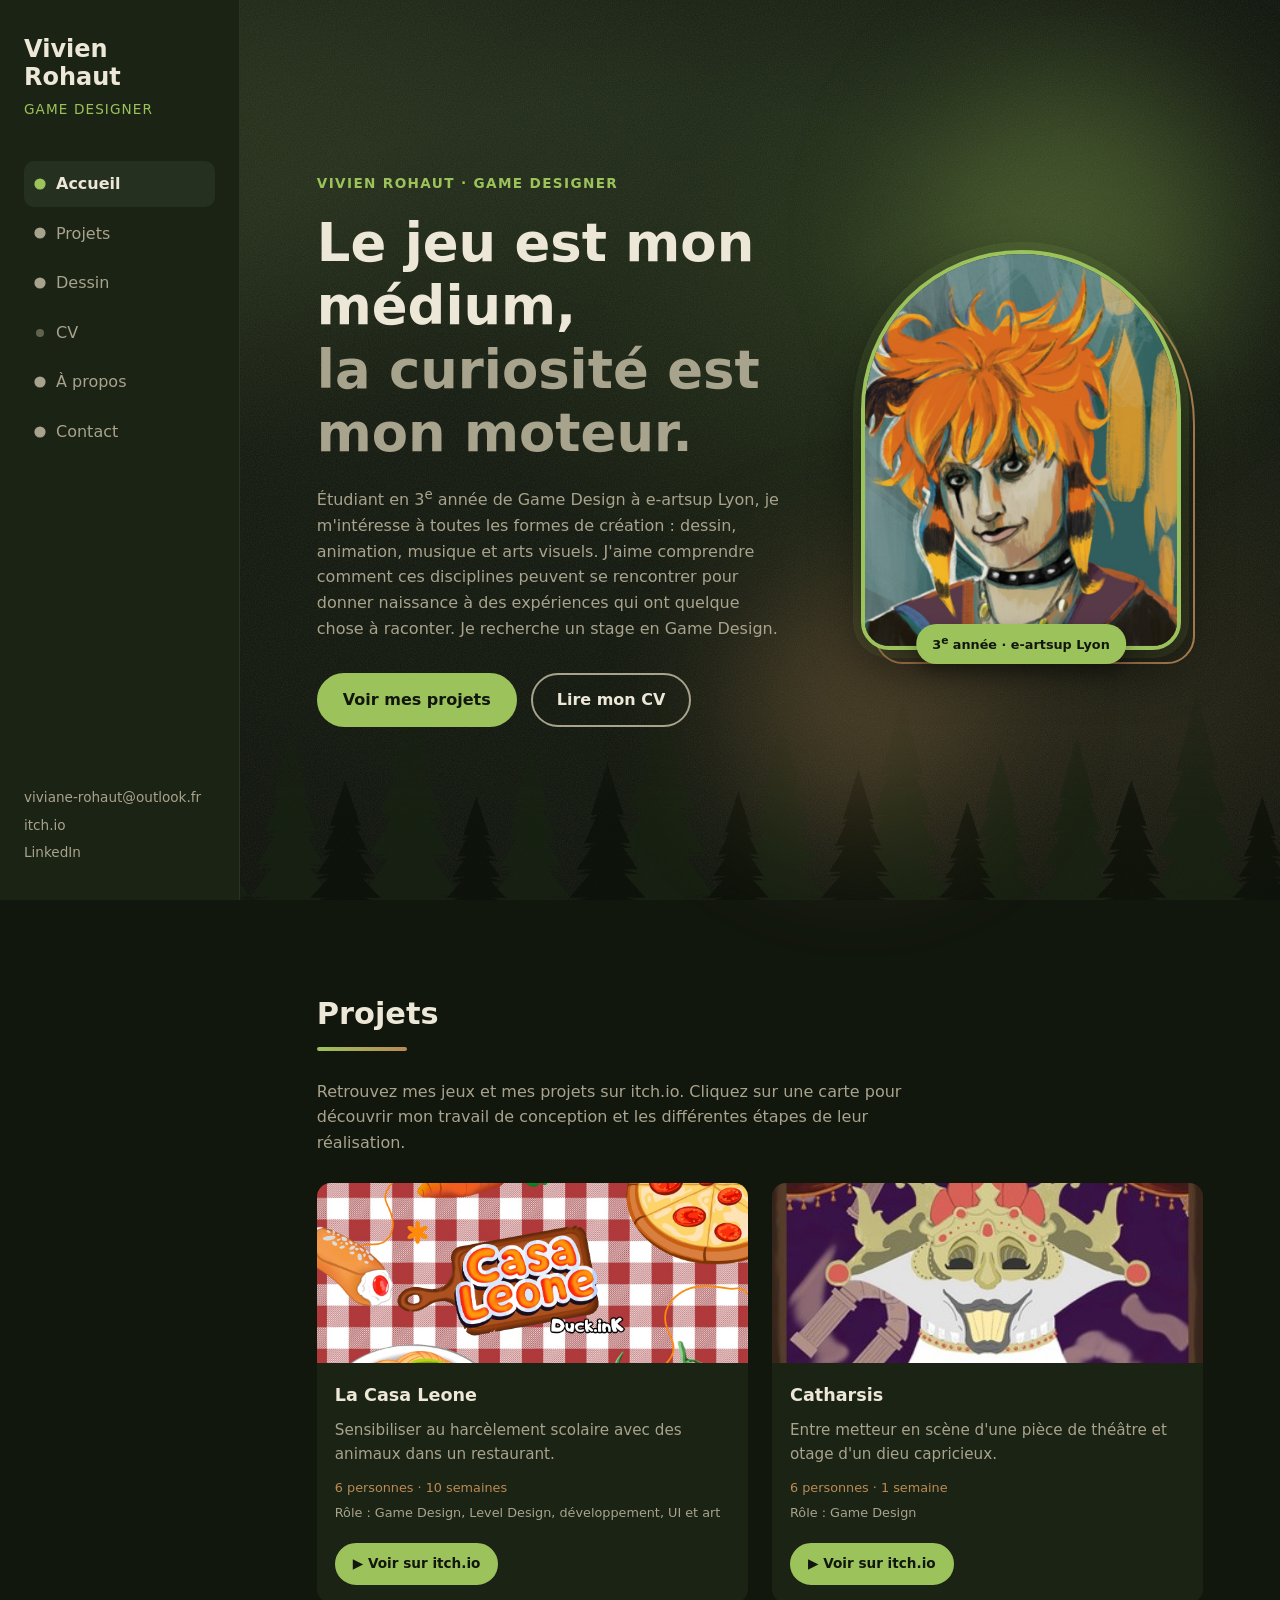
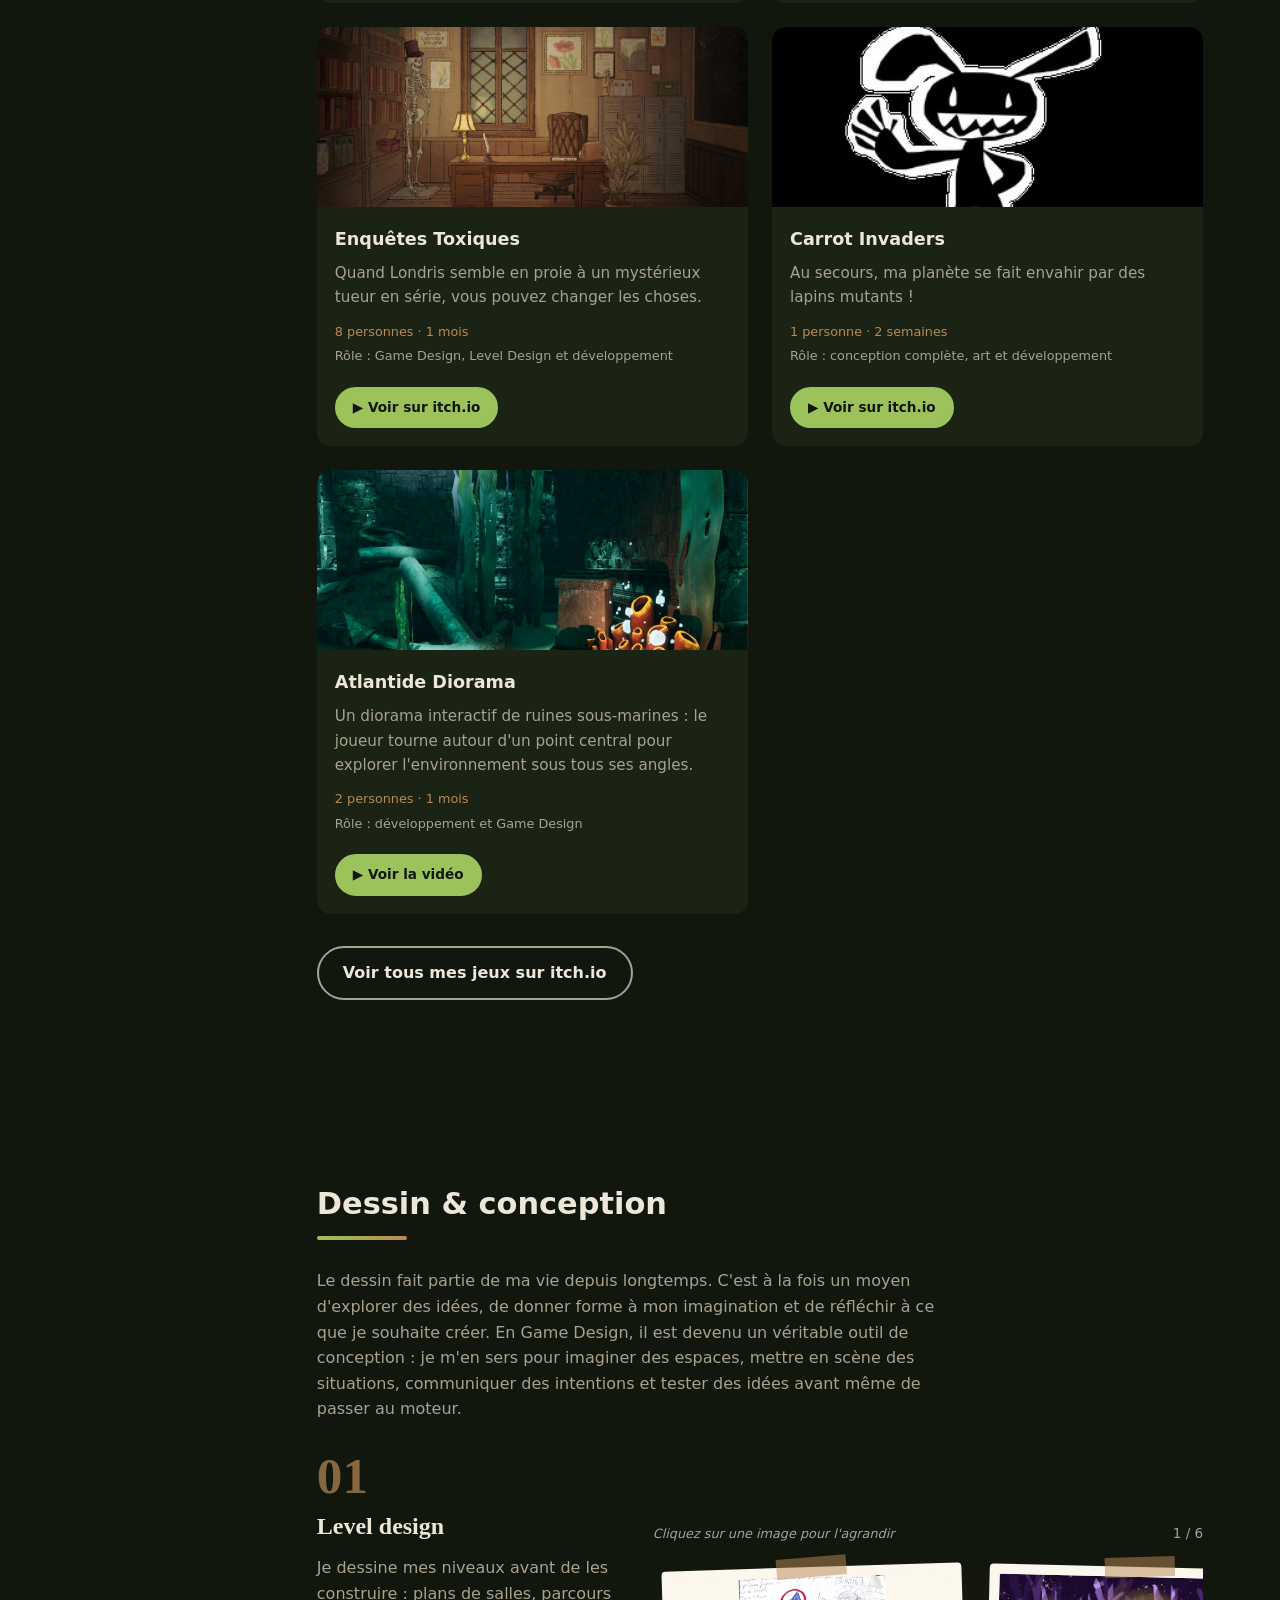
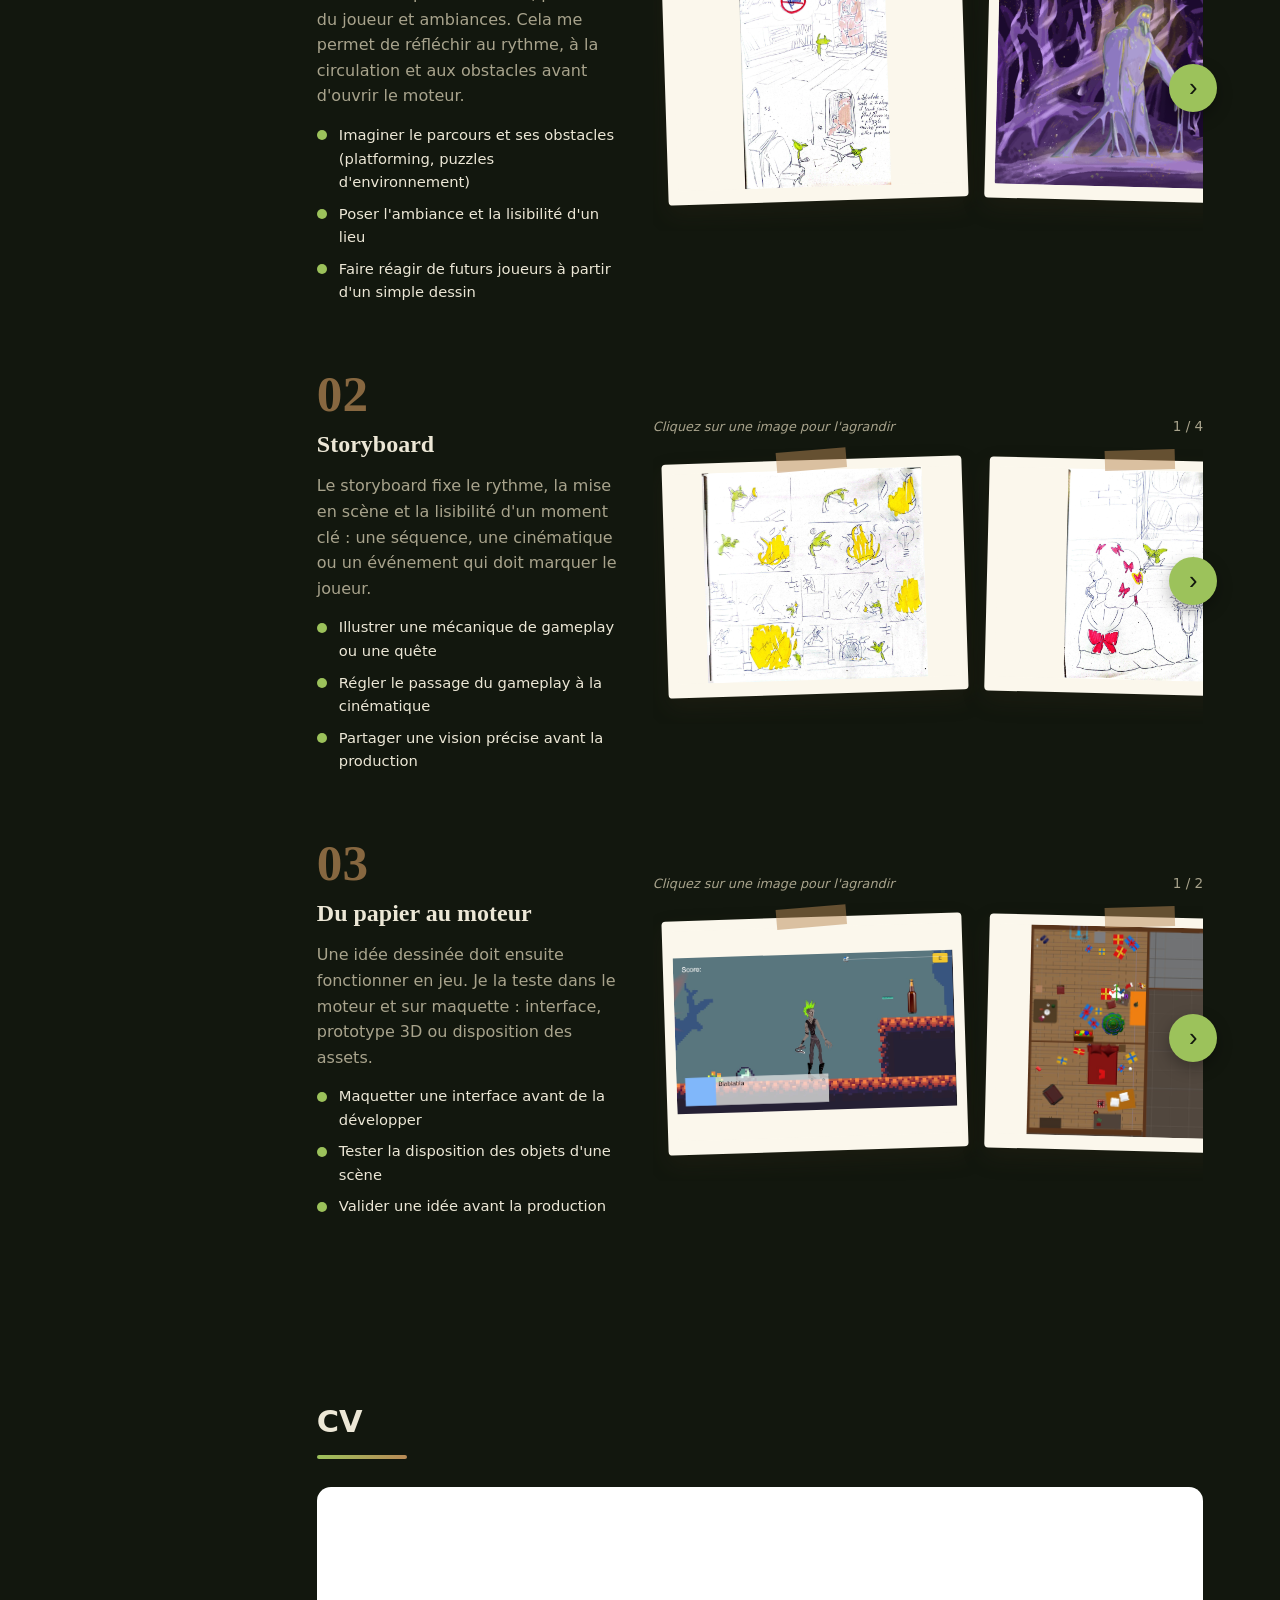
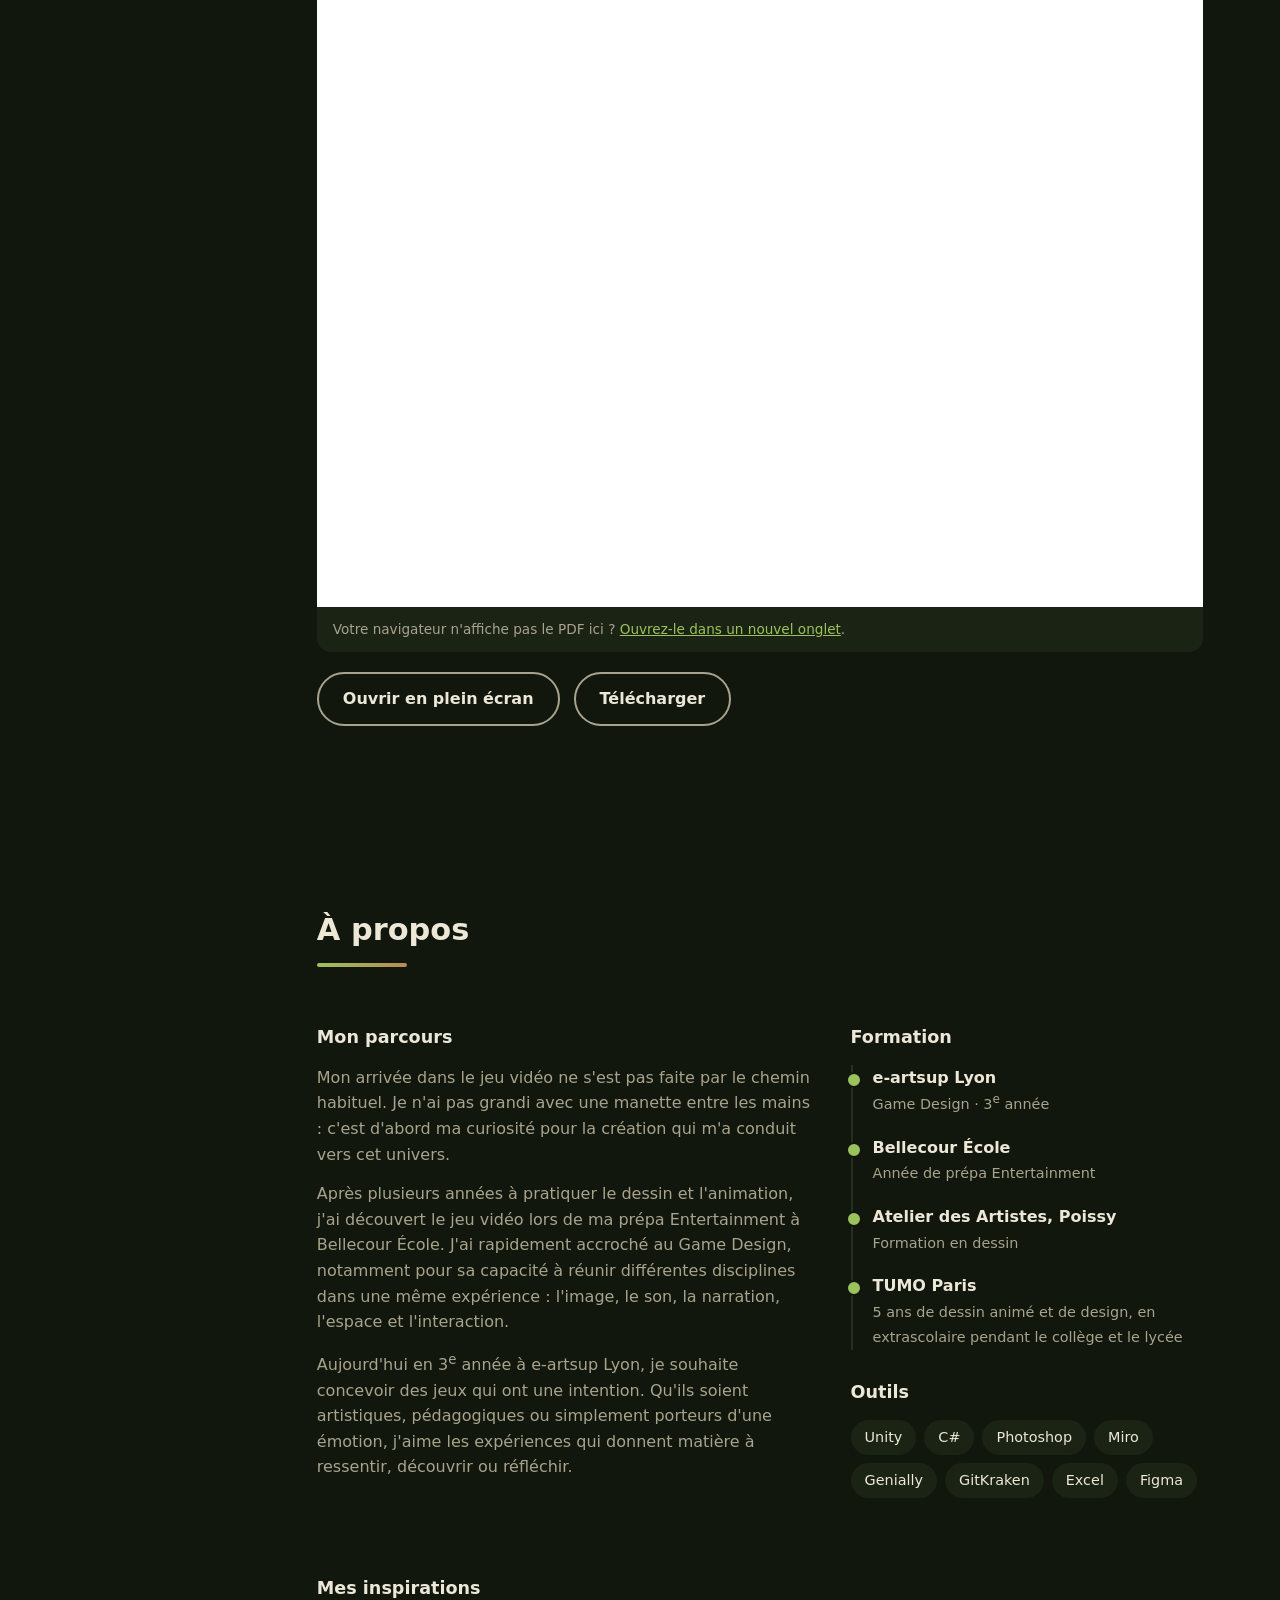
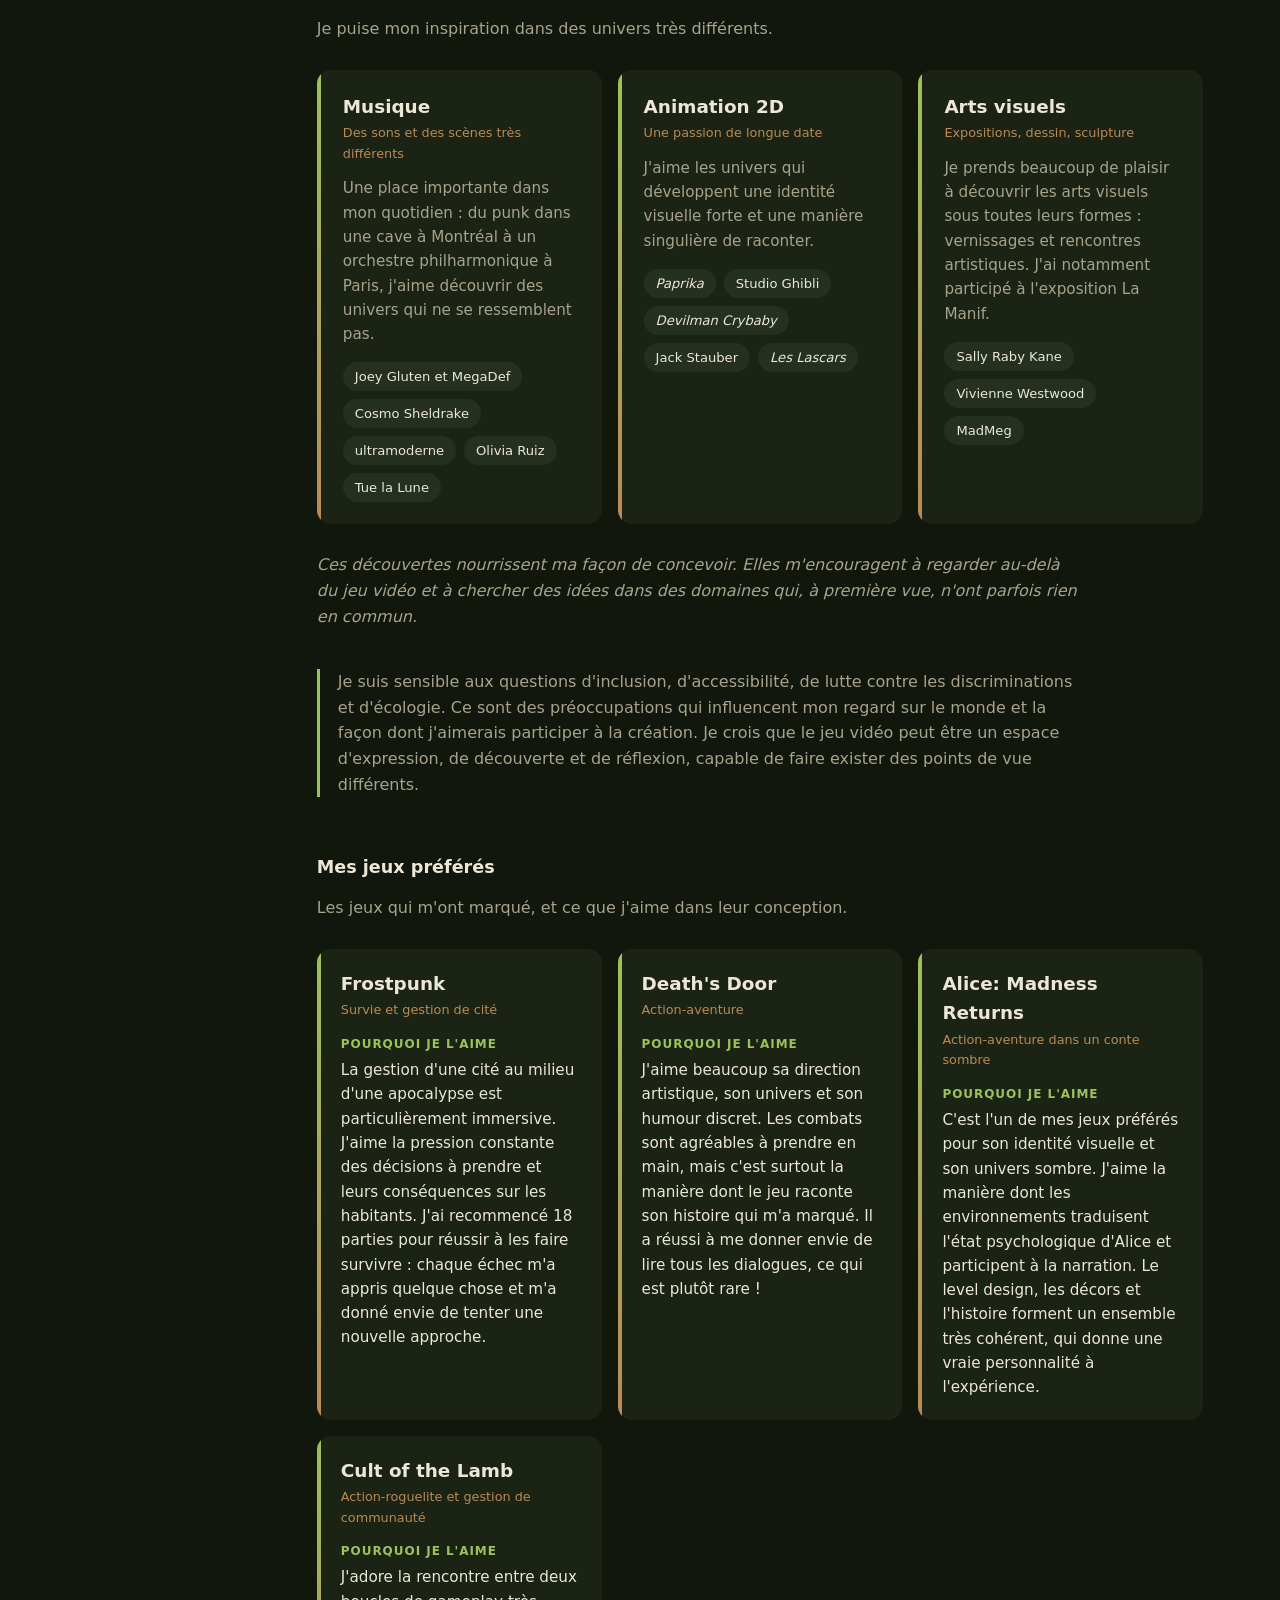
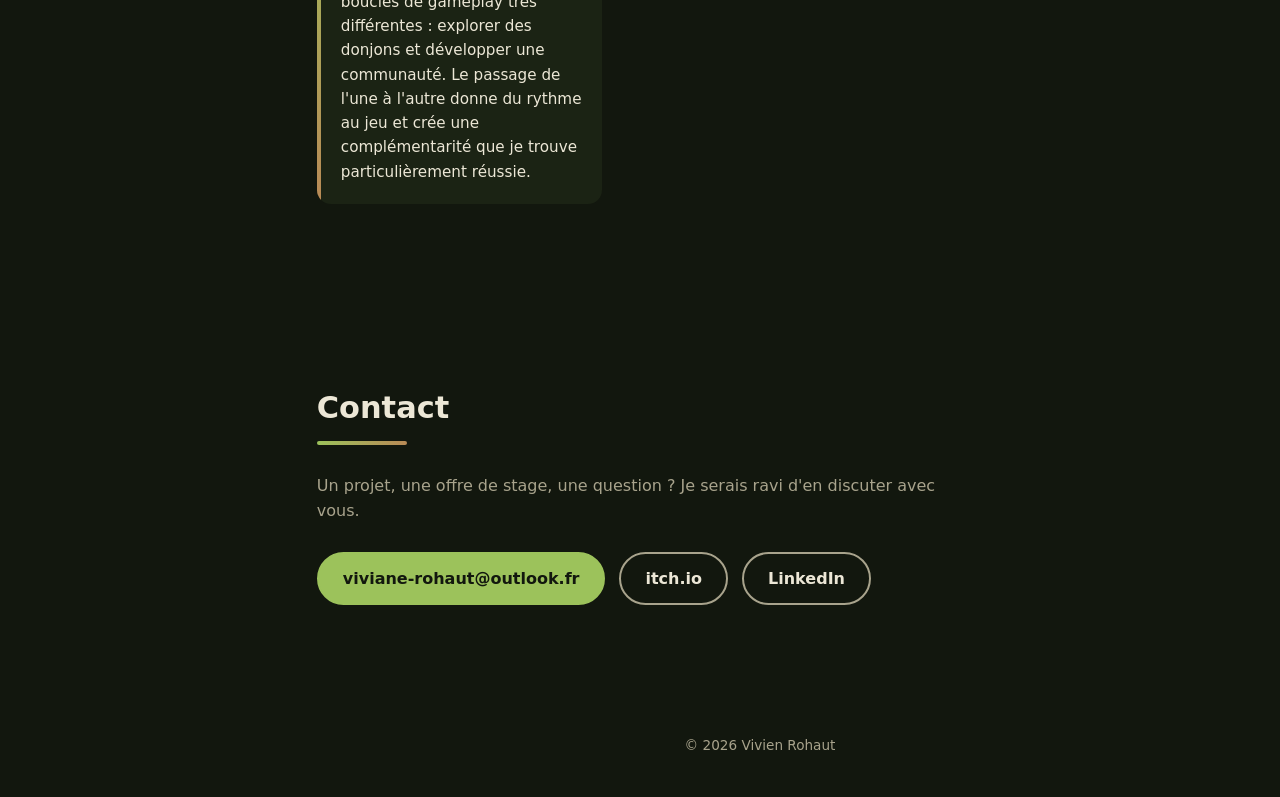
==== commit d23a34e5: "tout les projet fait" ====
--- a/index.html
+++ b/index.html
@@ -448,7 +448,9 @@
             j'aime les expériences qui donnent matière à ressentir,
             découvrir ou réfléchir.
           </p>
-
+        </div>
+
+        <div>
           <h3 class="subtitle" data-reveal>Formation</h3>
 
           <ul class="timeline" data-reveal>
@@ -469,49 +471,10 @@
               <span>5 ans de dessin animé et de design, en extrascolaire pendant le collège et le lycée</span>
             </li>
           </ul>
-        </div>
-
-        <div data-reveal>
-          <h3>Mes inspirations</h3>
-
-          <p>
-            Je puise mon inspiration dans des univers très différents.
-            La musique occupe une place importante dans mon quotidien :
-            du punk dans une cave à Montréal à un orchestre philharmonique
-            à Paris, j'aime découvrir des sons et des scènes qui ne se
-            ressemblent pas. Des artistes comme Joey Gluten et MegaDef,
-            Cosmo Sheldrake, ultramoderne, Olivia Ruiz ou Tue la Lune
-            font partie de ces découvertes.
-          </p>
-
-          <p>
-            L'animation 2D est une autre de mes grandes passions.
-            Des films comme <em>Paprika</em>, les œuvres du Studio Ghibli
-            et <em>Devilman Crybaby</em>, jusqu'aux clips animés de
-            Jack Stauber ou à <em>Les Lascars</em>, j'aime les univers
-            qui développent une identité visuelle forte et une manière
-            singulière de raconter.
-          </p>
-
-          <p>
-            Je prends aussi beaucoup de plaisir à découvrir les arts
-            visuels sous toutes leurs formes : expositions, vernissages,
-            dessin, sculpture et rencontres artistiques. J'ai notamment
-            participé à l'exposition La Manif. Je suis également sensible
-            aux démarches de création de Sally Raby Kane, Vivienne Westwood
-            et MadMeg.
-          </p>
-
-          <p>
-            Ces découvertes nourrissent ma façon de concevoir. Elles
-            m'encouragent à regarder au-delà du jeu vidéo et à chercher
-            des idées dans des domaines qui, à première vue, n'ont parfois
-            rien en commun.
-          </p>
-
-          <h3>Outils</h3>
-
-          <ul class="chips">
+
+          <h3 class="subtitle" data-reveal>Outils</h3>
+
+          <ul class="chips" data-reveal>
             <li>Unity</li>
             <li>C#</li>
             <li>Photoshop</li>
@@ -522,6 +485,57 @@
             <li>Figma</li>
           </ul>
         </div>
+      </div>
+
+      <!-- MES INSPIRATIONS -->
+      <div class="insp-block">
+        <h3 class="subtitle" data-reveal>Mes inspirations</h3>
+        <p class="section-intro" data-reveal>
+          Je puise mon inspiration dans des univers très différents.
+        </p>
+
+        <div class="insp-grid">
+        <article class="insp" data-reveal>
+          <h4>Musique</h4>
+          <span class="insp-sub">Des sons et des scènes très différents</span>
+          <p>Une place importante dans mon quotidien : du punk dans une cave à Montréal à un orchestre philharmonique à Paris, j'aime découvrir des univers qui ne se ressemblent pas.</p>
+          <ul class="chips">
+              <li>Joey Gluten et MegaDef</li>
+              <li>Cosmo Sheldrake</li>
+              <li>ultramoderne</li>
+              <li>Olivia Ruiz</li>
+              <li>Tue la Lune</li>
+          </ul>
+        </article>
+        <article class="insp" data-reveal>
+          <h4>Animation 2D</h4>
+          <span class="insp-sub">Une passion de longue date</span>
+          <p>J'aime les univers qui développent une identité visuelle forte et une manière singulière de raconter.</p>
+          <ul class="chips">
+              <li><em>Paprika</em></li>
+              <li>Studio Ghibli</li>
+              <li><em>Devilman Crybaby</em></li>
+              <li>Jack Stauber</li>
+              <li><em>Les Lascars</em></li>
+          </ul>
+        </article>
+        <article class="insp" data-reveal>
+          <h4>Arts visuels</h4>
+          <span class="insp-sub">Expositions, dessin, sculpture</span>
+          <p>Je prends beaucoup de plaisir à découvrir les arts visuels sous toutes leurs formes : vernissages et rencontres artistiques. J'ai notamment participé à l'exposition La Manif.</p>
+          <ul class="chips">
+              <li>Sally Raby Kane</li>
+              <li>Vivienne Westwood</li>
+              <li>MadMeg</li>
+          </ul>
+        </article>
+        </div>
+
+        <p class="insp-outro" data-reveal>
+          Ces découvertes nourrissent ma façon de concevoir. Elles m'encouragent
+          à regarder au-delà du jeu vidéo et à chercher des idées dans des
+          domaines qui, à première vue, n'ont parfois rien en commun.
+        </p>
       </div>
 
       <div class="about-values" data-reveal>
--- a/style.css
+++ b/style.css
@@ -503,3 +503,25 @@
 .to-top.show { opacity: 1; visibility: visible; transform: none; }
 .to-top:hover { transform: translateY(-3px); }
 .to-top:focus-visible { outline: 3px solid var(--text); outline-offset: 3px; }
+
+/* ---------- À propos : inspirations en vignettes + valeurs ---------- */
+.insp-block { margin-top: 56px; }
+.insp-grid { display: grid; grid-template-columns: repeat(auto-fit, minmax(240px, 1fr)); gap: 16px; }
+.insp {
+  position: relative; overflow: hidden; background: var(--surface);
+  border-radius: var(--radius); padding: 22px 22px 8px 26px;
+}
+.insp::before {
+  content: ""; position: absolute; left: 0; top: 0; bottom: 0; width: 4px;
+  background: linear-gradient(var(--accent), var(--accent-2));
+}
+.insp h4 { font-size: 1.15rem; margin-bottom: 2px; }
+.insp-sub { display: block; color: var(--accent-2); font-size: .8rem; margin-bottom: 12px; }
+.insp p { color: var(--muted); font-size: .95rem; margin-bottom: 16px; }
+.insp .chips { margin-bottom: 14px; }
+.insp .chips li { background: var(--surface-2); font-size: .82rem; padding: 4px 12px; }
+.insp[data-reveal].visible { transition: opacity .7s ease, transform .25s ease, box-shadow .25s ease; }
+.insp[data-reveal].visible:hover { transform: translateY(-5px); box-shadow: 0 12px 24px rgba(0,0,0,.35); }
+.insp-outro { color: var(--muted); max-width: 760px; margin-top: 28px; font-style: italic; }
+.about-values { max-width: 760px; margin-top: 40px; padding-left: 18px; border-left: 3px solid var(--accent); }
+.about-values p { color: var(--muted); }
